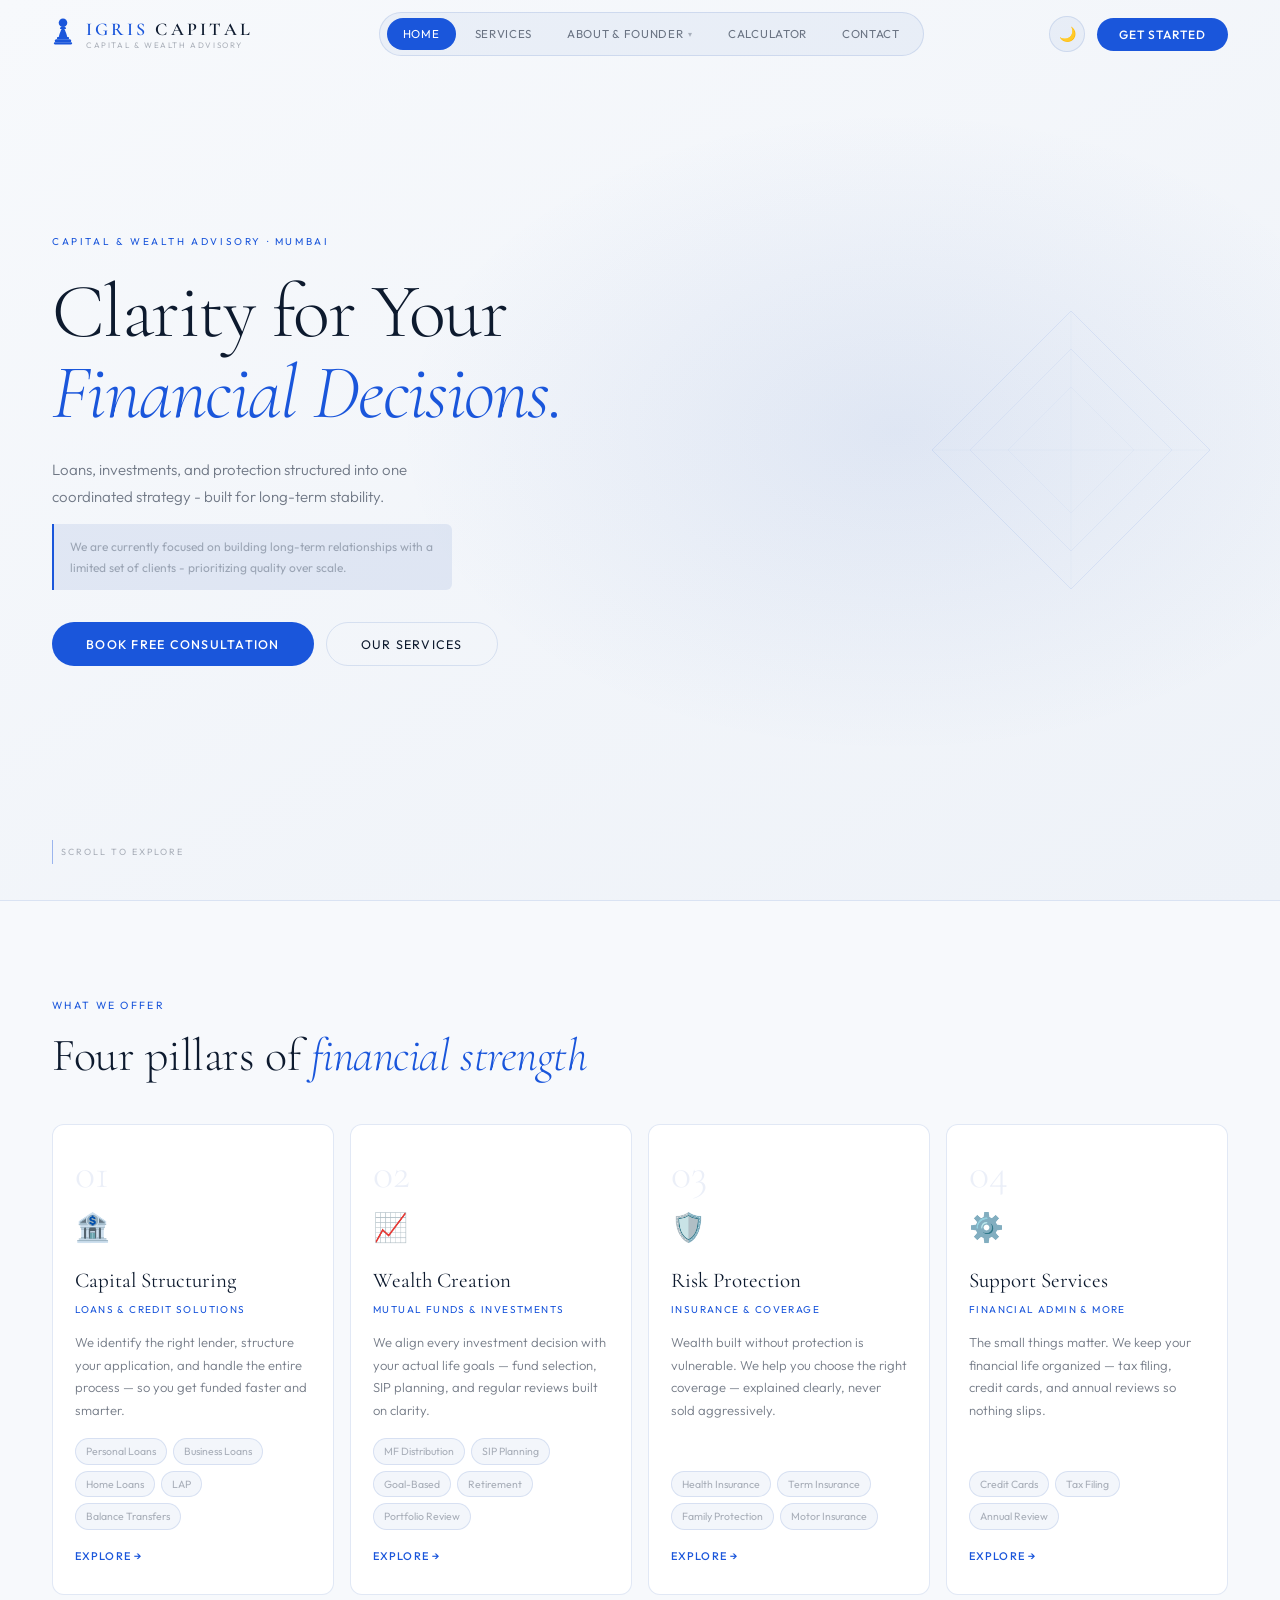
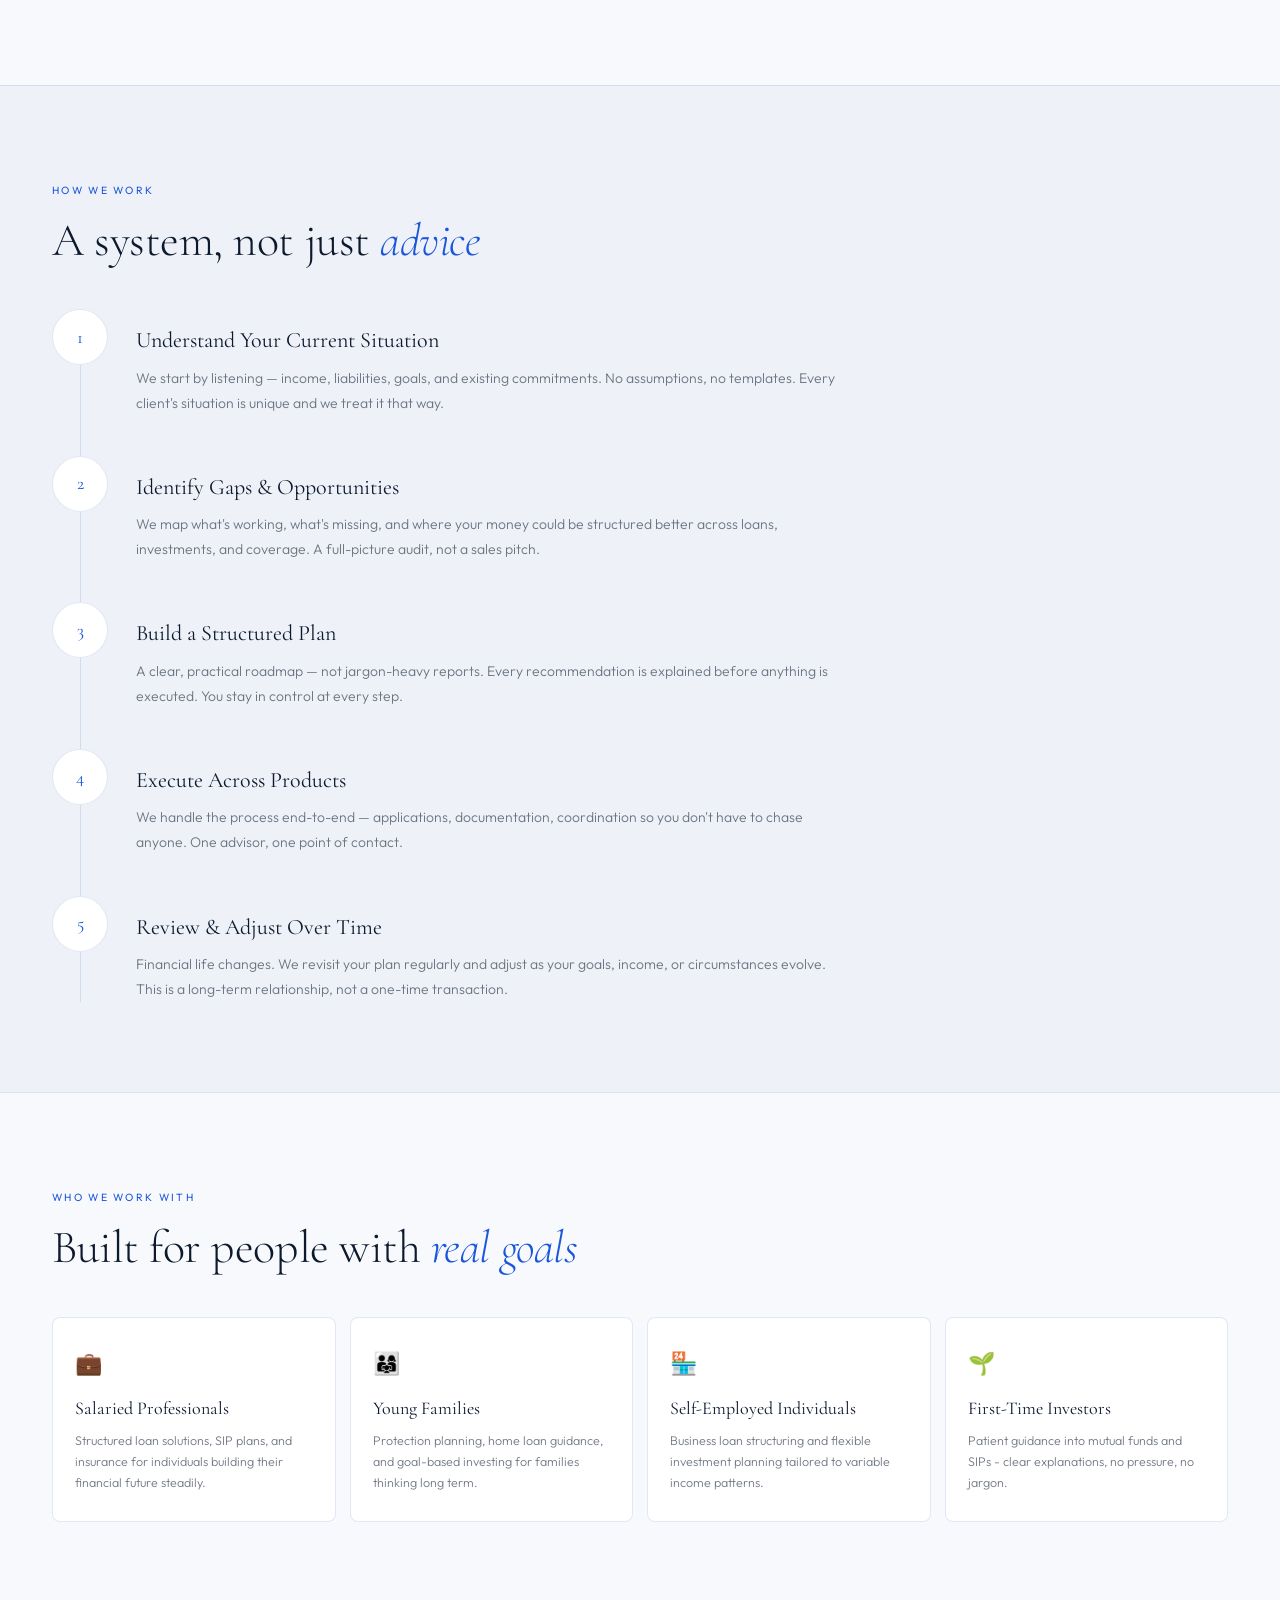
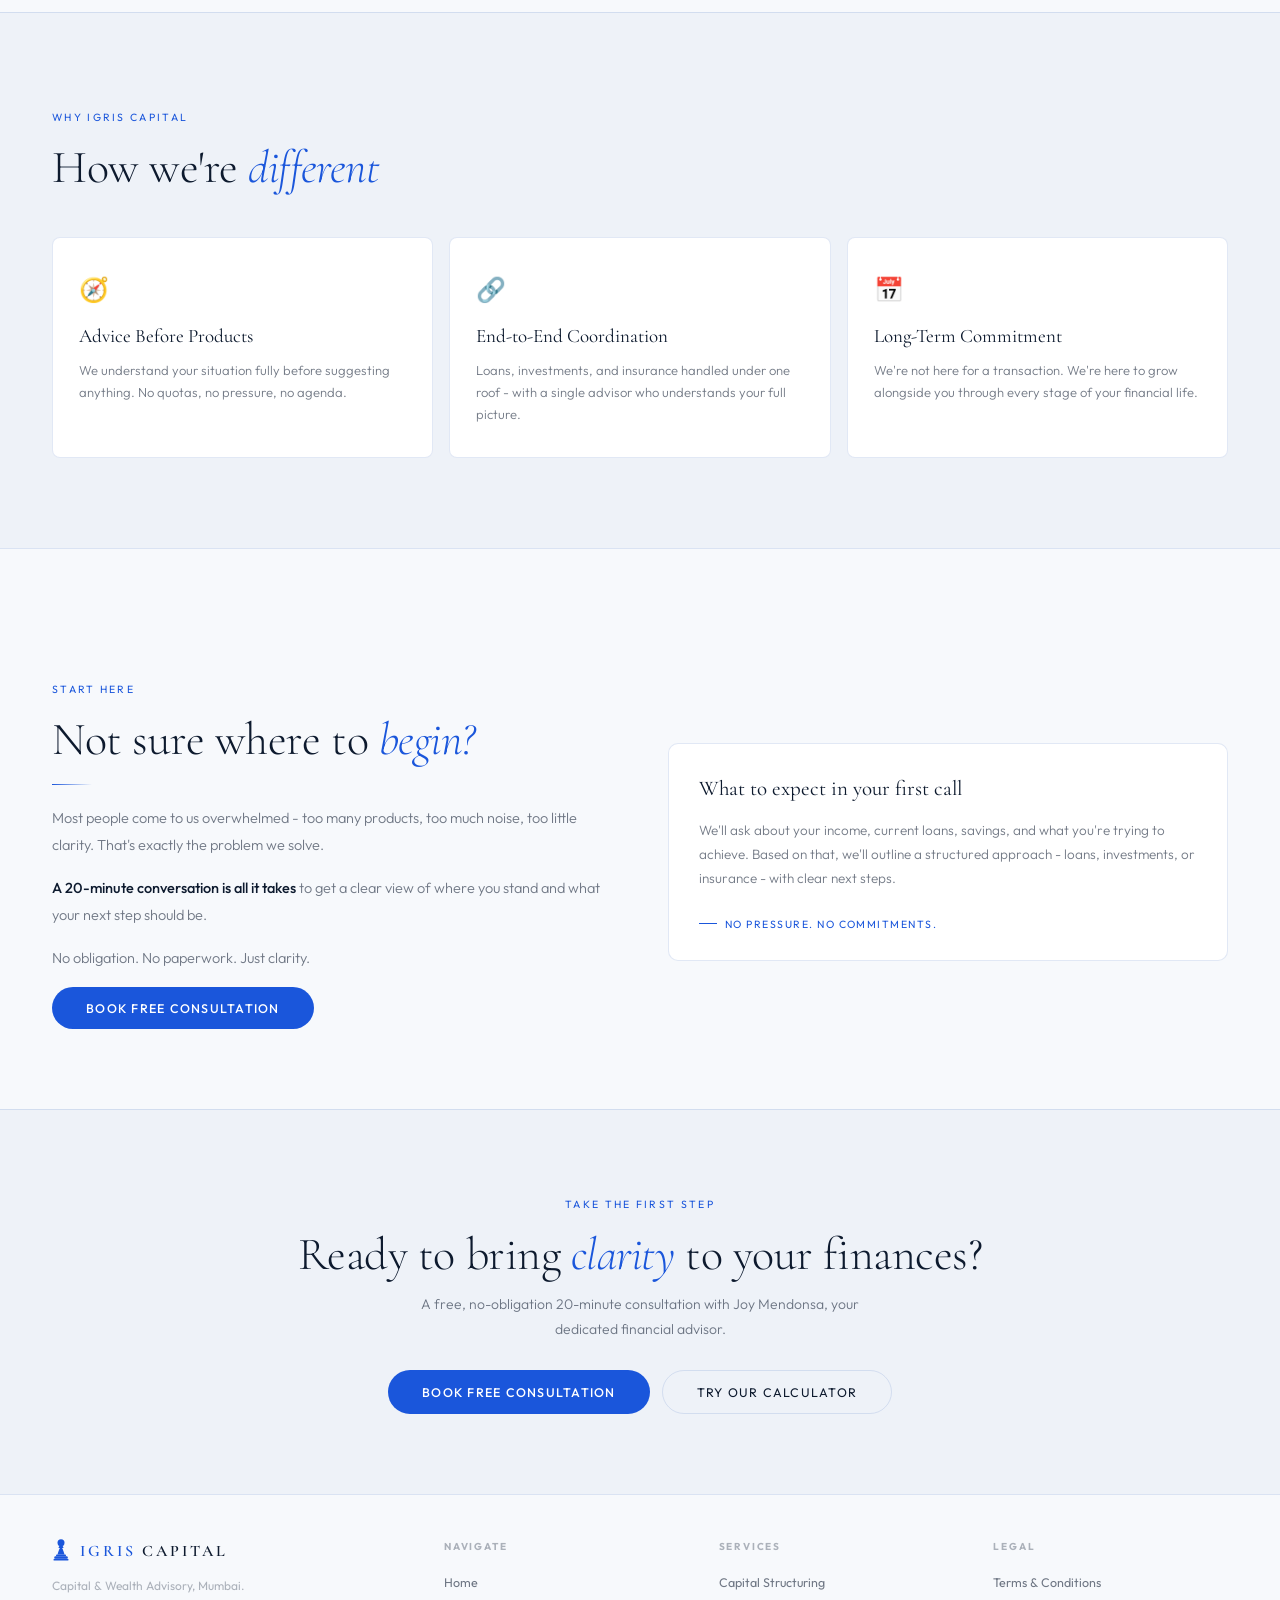
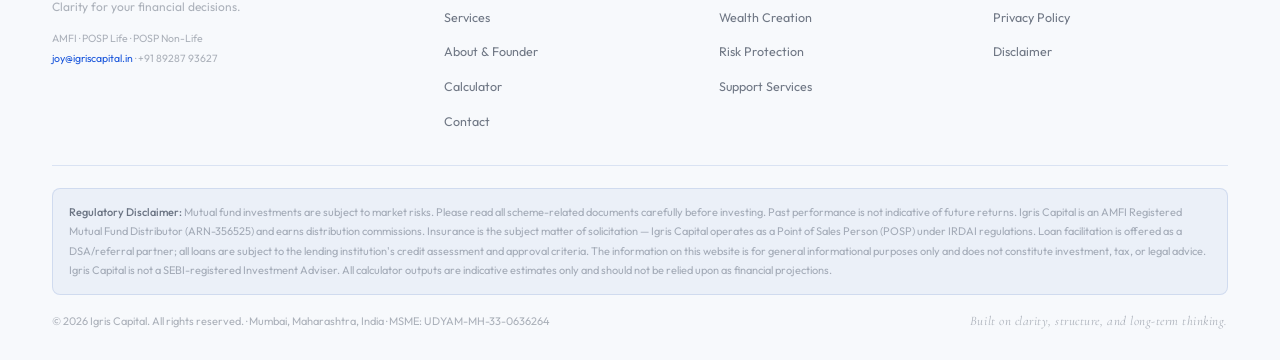
==== index.html @ b1b5e488 "Update index.html" ====
<!DOCTYPE html>
<html lang="en" data-theme="light">
<head>
<meta charset="UTF-8">
<meta name="viewport" content="width=device-width, initial-scale=1.0">
<meta http-equiv="X-Content-Type-Options" content="nosniff">
<meta http-equiv="X-Frame-Options" content="SAMEORIGIN">
<meta http-equiv="Referrer-Policy" content="strict-origin-when-cross-origin">
<meta name="description" content="Igris Capital — Clarity for Your Financial Decisions. Loans, investments, and protection structured into one coordinated strategy.">
<title>Igris Capital — Clarity for Your Financial Decisions</title>
<link href="https://fonts.googleapis.com/css2?family=Cormorant+Garamond:ital,wght@0,300;0,400;0,500;0,600;1,300;1,400&family=Outfit:wght@300;400;500&display=swap" rel="stylesheet">
<link rel="stylesheet" href="css/styles.css">
<link rel="icon" type="image/png" href="igris-capital-instagram-dp.png">
</head>
<body>
</head>
<body>

<!-- CHESS PAWN LOGO MARK (SVG definition, reused inline) -->
<svg style="display:none">
  <defs>
    <g id="pawn-logo">
      <!-- Chess pawn outline matching the reference image, filled blue -->
      <circle cx="30" cy="11" r="9" fill="var(--acc)" stroke="var(--acc)" stroke-width="1"/>
      <rect x="23" y="20" width="14" height="7" rx="3.5" fill="var(--acc)"/>
      <path d="M21 27 L16 54 L44 54 L39 27Z" fill="var(--acc)"/>
      <rect x="12" y="54" width="36" height="7" rx="3.5" fill="var(--acc)"/>
      <rect x="6" y="61" width="48" height="8" rx="4" fill="var(--acc)"/>
    </g>
  </defs>
</svg>

<nav id="nav">
  <div class="logo" onclick="go('home')">
    <!-- Chess Pawn Logo — Narrow Waist Staunton -->
    <svg class="logo-mark" viewBox="0 0 72 104" fill="none" xmlns="http://www.w3.org/2000/svg">
      <circle cx="36" cy="15" r="14" fill="var(--acc)"/>
      <rect x="28" y="28" width="16" height="4" rx="2" fill="var(--acc)"/>
      <rect x="26" y="31" width="20" height="4.5" rx="2.25" fill="var(--acc)"/>
      <path d="M32 35.5 C30 38 28 41 28 44 C26 48 24 54 22 62 L50 62 C48 54 46 48 44 44 C44 41 42 38 40 35.5 Z" fill="var(--acc)"/>
      <rect x="16" y="62" width="40" height="7" rx="3.5" fill="var(--acc)"/>
      <rect x="9" y="69" width="54" height="10" rx="5" fill="var(--acc)"/>
      <rect x="6" y="79" width="60" height="7" rx="3.5" fill="var(--acc)"/>
    </svg>
    <div class="logo-info">
      <span class="logo-name">Igris <span>Capital</span></span>
      <span class="logo-sub">Capital &amp; Wealth Advisory</span>
    </div>
  </div>
  <div class="nav-pill">
    <a onclick="go('home')" data-p="home" class="active">Home</a>
    <a onclick="go('services')" data-p="services">Services</a>
    <!-- About with dropdown -->
    <span class="nav-drop" style="position:relative">
      <a onclick="go('about')" data-p="about" style="display:inline-flex;align-items:center;gap:3px">About &amp; Founder <span class="nav-drop-arrow">▾</span></a>
      <div class="nav-drop-menu">
        <a onclick="go('about')">About &amp; Founder</a>
        <a onclick="go('terms')">Terms &amp; Conditions</a>
        <a onclick="go('privacy')">Privacy Policy</a>
        <a onclick="go('disclaimer')">Disclaimer</a>
      </div>
    </span>
    <a onclick="go('calculator')" data-p="calculator">Calculator</a>
    <a onclick="go('contact')" data-p="contact">Contact</a>
  </div>
  <div class="nav-r">
    <button class="theme-btn" id="themeBtn" aria-label="Toggle theme">🌙</button>
    <button class="cta-btn" onclick="go('contact')">Get Started</button>
    <button class="ham-btn" id="hamBtn" aria-label="Menu">
      <span></span><span></span><span></span>
    </button>
  </div>
</nav>

<div class="mob-nav" id="mobNav">
  <a onclick="go('home');closeMob()" data-p="home">Home</a>
  <a onclick="go('services');closeMob()" data-p="services">Services</a>
  <a onclick="go('about');closeMob()" data-p="about">About &amp; Founder</a>
  <a onclick="go('calculator');closeMob()" data-p="calculator">Calculator</a>
  <a onclick="go('contact');closeMob()" data-p="contact">Contact</a>
  <a onclick="go('terms');closeMob()" data-p="terms" style="font-size:11px;opacity:.7">Terms &amp; Conditions</a>
  <a onclick="go('privacy');closeMob()" data-p="privacy" style="font-size:11px;opacity:.7">Privacy Policy</a>
  <a onclick="go('disclaimer');closeMob()" data-p="disclaimer" style="font-size:11px;opacity:.7">Disclaimer</a>
</div>

<!-- ══════════════════════════════════════
     HOME
══════════════════════════════════════ -->
<div class="page active" id="page-home">
  <section class="hero">
    <div class="hero-bg"></div>
    <div class="hero-geo" aria-hidden="true">
      <svg viewBox="0 0 290 290" fill="none" xmlns="http://www.w3.org/2000/svg">
        <polygon points="145,6 284,145 145,284 6,145" stroke="var(--acc)" stroke-width="1" opacity="0.22"/>
        <polygon points="145,44 246,145 145,246 44,145" stroke="var(--acc)" stroke-width="1" opacity="0.14"/>
        <polygon points="145,82 208,145 145,208 82,145" stroke="var(--acc)" stroke-width="1" opacity="0.08"/>
        <line x1="145" y1="6" x2="145" y2="284" stroke="var(--acc)" stroke-width="0.5" opacity="0.1"/>
        <line x1="6" y1="145" x2="284" y2="145" stroke="var(--acc)" stroke-width="0.5" opacity="0.1"/>
      </svg>
    </div>
    <div class="hero-c">
      <div class="hero-eye fu">Capital &amp; Wealth Advisory &middot; Mumbai</div>
      <h1 class="fu d1">Clarity for Your<br><em>Financial Decisions.</em></h1>
      <p class="hero-sub fu d2">Loans, investments, and protection structured into one coordinated strategy - built for long-term stability.</p>
      <p class="hero-focus fu d3">We are currently focused on building long-term relationships with a limited set of clients - prioritizing quality over scale.</p>
      <div class="hero-acts fu d4">
        <button class="btn-p" onclick="go('contact')">Book Free Consultation</button>
        <button class="btn-o" onclick="go('services')">Our Services</button>
      </div>
    </div>
    <div class="scroll-hint">Scroll to explore</div>
  </section>

  <section class="h-svc">
    <div class="stag rev">What We Offer</div>
    <h2 class="rev">Four pillars of <em>financial strength</em></h2>
    <div class="pillar-grid rev">
      <div class="pillar-card" onclick="go('services')">
        <div class="pillar-num">01</div>
        <div class="pillar-icon">🏦</div>
        <div class="pillar-title">Capital Structuring</div>
        <div class="pillar-role">Loans &amp; Credit Solutions</div>
        <div class="pillar-desc">We identify the right lender, structure your application, and handle the entire process — so you get funded faster and smarter.</div>
        <div class="pillar-tags"><span>Personal Loans</span><span>Business Loans</span><span>Home Loans</span><span>LAP</span><span>Balance Transfers</span></div>
        <div class="pillar-cta">Explore →</div>
      </div>
      <div class="pillar-card" onclick="go('services')">
        <div class="pillar-num">02</div>
        <div class="pillar-icon">📈</div>
        <div class="pillar-title">Wealth Creation</div>
        <div class="pillar-role">Mutual Funds &amp; Investments</div>
        <div class="pillar-desc">We align every investment decision with your actual life goals — fund selection, SIP planning, and regular reviews built on clarity.</div>
        <div class="pillar-tags"><span>MF Distribution</span><span>SIP Planning</span><span>Goal-Based</span><span>Retirement</span><span>Portfolio Review</span></div>
        <div class="pillar-cta">Explore →</div>
      </div>
      <div class="pillar-card" onclick="go('services')">
        <div class="pillar-num">03</div>
        <div class="pillar-icon">🛡️</div>
        <div class="pillar-title">Risk Protection</div>
        <div class="pillar-role">Insurance &amp; Coverage</div>
        <div class="pillar-desc">Wealth built without protection is vulnerable. We help you choose the right coverage — explained clearly, never sold aggressively.</div>
        <div class="pillar-tags"><span>Health Insurance</span><span>Term Insurance</span><span>Family Protection</span><span>Motor Insurance</span></div>
        <div class="pillar-cta">Explore →</div>
      </div>
      <div class="pillar-card" onclick="go('services')">
        <div class="pillar-num">04</div>
        <div class="pillar-icon">⚙️</div>
        <div class="pillar-title">Support Services</div>
        <div class="pillar-role">Financial Admin &amp; More</div>
        <div class="pillar-desc">The small things matter. We keep your financial life organized — tax filing, credit cards, and annual reviews so nothing slips.</div>
        <div class="pillar-tags"><span>Credit Cards</span><span>Tax Filing</span><span>Annual Review</span></div>
        <div class="pillar-cta">Explore →</div>
      </div>
    </div>
  </section>

  <section class="process">
    <div class="stag rev">How We Work</div>
    <h2 class="rev">A system, not just <em>advice</em></h2>
    <div class="steps rev">
      <div class="step"><div class="step-num"><span>1</span></div><div class="step-body"><h4>Understand Your Current Situation</h4><p>We start by listening — income, liabilities, goals, and existing commitments. No assumptions, no templates. Every client's situation is unique and we treat it that way.</p></div></div>
      <div class="step"><div class="step-num"><span>2</span></div><div class="step-body"><h4>Identify Gaps &amp; Opportunities</h4><p>We map what's working, what's missing, and where your money could be structured better across loans, investments, and coverage. A full-picture audit, not a sales pitch.</p></div></div>
      <div class="step"><div class="step-num"><span>3</span></div><div class="step-body"><h4>Build a Structured Plan</h4><p>A clear, practical roadmap — not jargon-heavy reports. Every recommendation is explained before anything is executed. You stay in control at every step.</p></div></div>
      <div class="step"><div class="step-num"><span>4</span></div><div class="step-body"><h4>Execute Across Products</h4><p>We handle the process end-to-end — applications, documentation, coordination so you don't have to chase anyone. One advisor, one point of contact.</p></div></div>
      <div class="step"><div class="step-num"><span>5</span></div><div class="step-body"><h4>Review &amp; Adjust Over Time</h4><p>Financial life changes. We revisit your plan regularly and adjust as your goals, income, or circumstances evolve. This is a long-term relationship, not a one-time transaction.</p></div></div>
    </div>
  </section>

  <section class="who">
    <div class="stag rev">Who We Work With</div>
    <h2 class="rev">Built for people with <em>real goals</em></h2>
    <div class="who-grid rev">
      <div class="who-c"><div class="who-icon">💼</div><h4>Salaried Professionals</h4><p>Structured loan solutions, SIP plans, and insurance for individuals building their financial future steadily.</p></div>
      <div class="who-c"><div class="who-icon">👨‍👩‍👧</div><h4>Young Families</h4><p>Protection planning, home loan guidance, and goal-based investing for families thinking long term.</p></div>
      <div class="who-c"><div class="who-icon">🏪</div><h4>Self-Employed Individuals</h4><p>Business loan structuring and flexible investment planning tailored to variable income patterns.</p></div>
      <div class="who-c"><div class="who-icon">🌱</div><h4>First-Time Investors</h4><p>Patient guidance into mutual funds and SIPs - clear explanations, no pressure, no jargon.</p></div>
    </div>
  </section>

  <section class="h-why">
    <div class="stag rev">Why Igris Capital</div>
    <h2 class="rev">How we're <em>different</em></h2>
    <div class="why-trio rev">
      <div class="why-c"><div class="wi">🧭</div><h4>Advice Before Products</h4><p>We understand your situation fully before suggesting anything. No quotas, no pressure, no agenda.</p></div>
      <div class="why-c"><div class="wi">🔗</div><h4>End-to-End Coordination</h4><p>Loans, investments, and insurance handled under one roof - with a single advisor who understands your full picture.</p></div>
      <div class="why-c"><div class="wi">📅</div><h4>Long-Term Commitment</h4><p>We're not here for a transaction. We're here to grow alongside you through every stage of your financial life.</p></div>
    </div>
  </section>

  <section class="edu">
    <div class="edu-inner">
      <div class="edu-text rev">
        <div class="stag">Start Here</div>
        <h2>Not sure where to <em>begin?</em></h2>
        <div class="gline"></div>
        <p>Most people come to us overwhelmed - too many products, too much noise, too little clarity. That's exactly the problem we solve.</p>
        <p><strong>A 20-minute conversation is all it takes</strong> to get a clear view of where you stand and what your next step should be.</p>
        <p>No obligation. No paperwork. Just clarity.</p>
        <button class="btn-p" onclick="go('contact')">Book Free Consultation</button>
      </div>
      <div class="edu-focus rev">
        <h4>What to expect in your first call</h4>
        <p>We'll ask about your income, current loans, savings, and what you're trying to achieve. Based on that, we'll outline a structured approach - loans, investments, or insurance - with clear next steps.</p>
        <div class="early-tag">No pressure. No commitments.</div>
      </div>
    </div>
  </section>

  <section class="cta-band rev">
    <div class="stag" style="justify-content:center">Take the First Step</div>
    <h2 style="margin-bottom:12px">Ready to bring <em>clarity</em> to your finances?</h2>
    <p style="font-size:14px;color:var(--txm);max-width:440px;margin:0 auto 28px;line-height:1.8;font-weight:300">A free, no-obligation 20-minute consultation with Joy Mendonsa, your dedicated financial advisor.</p>
    <div style="display:flex;gap:12px;justify-content:center;flex-wrap:wrap">
      <button class="btn-p" onclick="go('contact')">Book Free Consultation</button>
      <button class="btn-o" onclick="go('calculator')">Try Our Calculator</button>
    </div>
  </section>
</div>

<!-- ══════════════════════════════════════
     SERVICES
══════════════════════════════════════ -->
<div class="page" id="page-services">
  <div class="pg-head">
    <div class="stag fu">Our Services</div>
    <h2 class="fu d1">Everything your finances <em>need</em></h2>
    <p class="fu d2">Four service pillars that work together - structured for your specific situation, not sold off a shelf.</p>
  </div>
  <div class="svcs-full">
    <div class="svc-row">
      <div class="svc-r-l rev">
        <div class="svc-r-num">01</div>
        <h3>Capital Structuring</h3>
        <div class="svc-r-role">Loans &amp; Credit Solutions</div>
        <p>We identify the right lender, structure your application, and handle the entire loan journey - so you get funded faster and smarter.</p>
      </div>
      <div class="svc-cards rev">
        <div class="svc-c"><div class="si">🏠</div><h5>Home Loans</h5><p>End-to-end home loan assistance with the right bank at the best rate.</p></div>
        <div class="svc-c"><div class="si">💳</div><h5>Personal Loans</h5><p>Quick disbursals for personal needs with transparent terms.</p></div>
        <div class="svc-c"><div class="si">🏢</div><h5>Business Loans</h5><p>Working capital and growth loans structured for your business cycle.</p></div>
        <div class="svc-c"><div class="si">🔑</div><h5>Loan Against Property</h5><p>Unlock the value of your assets at competitive rates.</p></div>
        <div class="svc-c"><div class="si">⚖️</div><h5>Balance Transfers</h5><p>Move your existing loan to a better lender and reduce your EMI.</p></div>
      </div>
    </div>
    <div class="svc-row">
      <div class="svc-r-l rev">
        <div class="svc-r-num">02</div>
        <h3>Wealth Creation</h3>
        <div class="svc-r-role">Mutual Funds &amp; Investments</div>
        <p>Goal-based investing through mutual funds and SIPs - every decision aligned with your actual life, not generic benchmarks.</p>
      </div>
      <div class="svc-cards rev">
        <div class="svc-c"><div class="si">📈</div><h5>Mutual Fund Distribution</h5><p>ARN-registered distributor. Direct and regular plan guidance.</p></div>
        <div class="svc-c"><div class="si">🔄</div><h5>SIP Planning</h5><p>Disciplined monthly investing matched to your income and goals.</p></div>
        <div class="svc-c"><div class="si">🎯</div><h5>Goal-Based Investing</h5><p>Build separate portfolios for each goal - home, education, retirement.</p></div>
        <div class="svc-c"><div class="si">🌅</div><h5>Retirement Planning</h5><p>Long-term wealth building for a financially independent future.</p></div>
        <div class="svc-c"><div class="si">🔍</div><h5>Portfolio Review</h5><p>Annual reviews to keep your portfolio aligned with your goals.</p></div>
      </div>
    </div>
    <div class="svc-row">
      <div class="svc-r-l rev">
        <div class="svc-r-num">03</div>
        <h3>Risk Protection</h3>
        <div class="svc-r-role">Insurance &amp; Coverage</div>
        <p>Wealth built without protection is vulnerable. We help you choose the right coverage - explained clearly, never sold aggressively.</p>
      </div>
      <div class="svc-cards rev">
        <div class="svc-c"><div class="si">🏥</div><h5>Health Insurance</h5><p>Comprehensive health cover for individuals and families.</p></div>
        <div class="svc-c"><div class="si">🛡️</div><h5>Term Insurance</h5><p>Pure life protection at the most affordable premiums.</p></div>
        <div class="svc-c"><div class="si">👨‍👩‍👧</div><h5>Family Protection</h5><p>Integrated insurance planning for your entire household.</p></div>
        <div class="svc-c"><div class="si">🚗</div><h5>Motor Insurance</h5><p>Car and two-wheeler insurance with quick claim support.</p></div>
      </div>
    </div>
    <div class="svc-row">
      <div class="svc-r-l rev">
        <div class="svc-r-num">04</div>
        <h3>Support Services</h3>
        <div class="svc-r-role">Financial Admin &amp; More</div>
        <p>The small things matter. We keep your financial life organized so nothing slips through the cracks.</p>
      </div>
      <div class="svc-cards rev">
        <div class="svc-c"><div class="si">💳</div><h5>Credit Cards</h5><p>Right card recommendations based on your spending patterns.</p></div>
        <div class="svc-c"><div class="si">📋</div><h5>Tax Filing Assistance</h5><p>Accurate ITR filing with professional guidance.</p></div>
        <div class="svc-c"><div class="si">📅</div><h5>Annual Financial Review</h5><p>Yearly check-in on your full financial picture and next steps.</p></div>
      </div>
    </div>
  </div>
</div>

<!-- ══════════════════════════════════════
     ABOUT
══════════════════════════════════════ -->
<div class="page" id="page-about">
  <div class="pg-head">
    <div class="stag fu">About Igris Capital</div>
    <h2 class="fu d1">Built on <em>clarity</em> and trust</h2>
    <p class="fu d2">A Mumbai-based financial advisory firm helping individuals and families structure their financial lives with clarity, purpose, and long-term thinking.</p>
  </div>
  <div style="padding:56px 52px 0">
    <div class="about-grid">
      <div class="at rev">
        <div class="stag">Our Story</div>
        <p>Igris Capital was founded with a simple belief: <strong>most people don't need more financial products - they need better financial clarity.</strong></p>
        <p>In a market flooded with agents chasing quotas, we chose a different path - building a firm where every recommendation starts with a question, not a product pitch.</p>
        <p>We work with a limited number of clients deliberately, because <strong>quality of advice demands depth of relationship.</strong> We are not building volume. We are building trust.</p>
        <div class="qbox"><p>"Most financial decisions go wrong not because of bad math, but because of unclear priorities."</p></div>
      </div>
      <div class="pain-stack rev">
        <div class="stag">Problems We Solve</div>
        <div class="pc"><div class="pci">😕</div><span>Confused about which mutual fund to pick or where to start investing</span></div>
        <div class="pc"><div class="pci">📞</div><span>Overwhelmed by agents pushing products without understanding your needs</span></div>
        <div class="pc"><div class="pci">🔗</div><span>Managing loans, insurance, and investments with different people and no coordination</span></div>
        <div class="pc"><div class="pci">⏳</div><span>Delaying financial decisions because nothing feels clear or trustworthy</span></div>
        <div class="pc"><div class="pci">💡</div><span>Needing a single, honest advisor who understands your full financial picture</span></div>
      </div>
    </div>
  </div>

  <section class="diff">
    <div class="stag rev">Our Philosophy</div>
    <h2 class="rev">Advisors, not <em>salespeople</em></h2>
    <div class="diff-grid">
      <div class="diff-left rev">
        <p>We don't lead with products. We lead with questions — about your goals, your situation, your timeline. Only then do we recommend.</p>
        <p>In a market full of agents pushing quotas, <strong>we've chosen to be advisors building relationships.</strong> Every client gets honest, jargon-free explanations before anything is executed.</p>
        <div class="phil-q"><p>"Good financial decisions start with clarity, not confidence."</p><cite>— Joy Mendonsa, Founder</cite></div>
      </div>
      <div class="diff-list rev">
        <div class="diff-item"><div class="diff-dot"></div><div class="diff-item-body"><h5>Advice-First Approach</h5><p>We understand fully before we recommend anything. No pressure, no agenda.</p></div></div>
        <div class="diff-item"><div class="diff-dot"></div><div class="diff-item-body"><h5>Clear Explanations - No Jargon</h5><p>Every product explained in plain language you can act on confidently.</p></div></div>
        <div class="diff-item"><div class="diff-dot"></div><div class="diff-item-body"><h5>Practical Execution Support</h5><p>We don't just advise and step back. We handle the process end-to-end with you.</p></div></div>
        <div class="diff-item"><div class="diff-dot"></div><div class="diff-item-body"><h5>Long-Term Planning Mindset</h5><p>We're here for the next decade of your financial life — not just the next transaction.</p></div></div>
      </div>
    </div>
  </section>

  <div style="padding:60px 52px 70px">
    <div class="stag rev">Our Commitment</div>
    <h2 class="rev">What we stand <em>for</em></h2>
    <div class="adv-g">
      <div class="adv-c rev"><div class="ai">🏛️</div><h4>All Needs, One Roof</h4><p>Every financial need coordinated by one trusted firm.</p></div>
      <div class="adv-c rev"><div class="ai">🤝</div><h4>Truly Personalized</h4><p>We understand your full picture before recommending anything.</p></div>
      <div class="adv-c rev"><div class="ai">⚡</div><h4>Fast Execution</h4><p>From documentation to disbursement - we move with precision.</p></div>
      <div class="adv-c rev"><div class="ai">📅</div><h4>Long-Term Relationship</h4><p>We track and support your journey through every life stage.</p></div>
      <div class="adv-c rev"><div class="ai">💬</div><h4>No Jargon, Ever</h4><p>Every recommendation explained clearly before any execution.</p></div>
      <div class="adv-c rev"><div class="ai">🔗</div><h4>Structured System</h4><p>Every service is part of a broader financial architecture for you.</p></div>
    </div>
  </div>

  <section class="founder-section">
    <div class="stag rev">Meet the Founder</div>
    <h2 class="rev">The person behind <em>Igris Capital</em></h2>
    <div class="team-grid team-solo">

      <div class="founder-card-v2 horizontal rev">
        <div class="fc-avatar-wrap">
          <div class="fc-avatar"><img src="[data-uri]" alt="Joy Mendonsa"></div>
          <div class="fc-avatar-info">
            <div class="fc-name">Joy Mendonsa</div>
            <div class="fc-title">Founder · Consultant &amp; Advisor</div>
          </div>
        </div>
        <div class="fc-content">
          <p class="fc-bio">Joy founded Igris Capital with a single conviction: <strong>financial advice should start with understanding, not with selling.</strong> With experience across mutual fund distribution, insurance planning, and loan structuring, Joy brings a rare ability to see the full financial picture — and communicate it plainly. Every client advisory relationship is led personally by Joy.</p>
          <div class="fc-creds">
            <div class="cred-badge"><span class="ci2">🎓</span> MBA Graduate</div>
            <div class="cred-badge"><span class="ci2">✦</span> AMFI Registered MF Distributor</div>
            <div class="cred-badge"><span class="ci2">✦</span> POSP Life &amp; Non-Life Insurance</div>
            <div class="cred-badge"><span class="ci2">💡</span> Financial Consultant &amp; Advisor</div>
            <div class="cred-badge"><span class="ci2">📍</span> Mumbai, Maharashtra</div>
          </div>
          <div class="fc-tags">
            <span class="fc-tag">MBA Graduate</span>
            <span class="fc-tag">Financial Advisory</span>
            <span class="fc-tag">Loan Structuring</span>
            <span class="fc-tag">Wealth Planning</span>
            <span class="fc-tag">Insurance Planning</span>
          </div>
          <div class="founder-phil" style="margin-top:18px;width:100%"><p>"I started Igris Capital because I believed clients deserved an advisor who asks before they answer."</p><cite>— Joy Mendonsa</cite></div>
        </div>
      </div>
    </div>
  </section>

  <div class="vision-b">
    <div class="vis-eye rev">Our Vision</div>
    <blockquote class="rev">To build a trusted financial ecosystem helping clients <em>structure capital</em>, protect wealth, and grow confidently.</blockquote>
    <div style="display:flex;gap:12px;justify-content:center;flex-wrap:wrap" class="rev">
      <button class="btn-p" onclick="go('contact')">Start the Conversation</button>
      <button class="btn-o" onclick="go('terms')">Legal &amp; Policies</button>
    </div>
  </div>
</div>

<!-- ══════════════════════════════════════
     CALCULATOR
══════════════════════════════════════ -->
<div class="page" id="page-calculator">
  <div class="calc-hero">
    <div class="stag fu">Financial Calculators</div>
    <h2 class="fu d1">Calculate your <em>financial future</em></h2>
    <p class="fu d2">Use our tools to estimate returns, plan SIPs, and understand how your money can grow over time.</p>
  </div>
  <div class="calc-body">
    <div class="calc-tabs-nav">
      <button class="calc-tab-btn on" onclick="switchCalc(0)">SIP Returns</button>
      <button class="calc-tab-btn" onclick="switchCalc(1)">Lumpsum Returns</button>
      <button class="calc-tab-btn" onclick="switchCalc(2)">Goal SIP Planner</button>
      <button class="calc-tab-btn" onclick="switchCalc(3)">EMI Calculator</button>
    </div>

    <!-- SIP CALCULATOR -->
    <div class="calc-panel on" id="calc-0">
      <div class="calc-grid">
        <div class="calc-card">
          <h3>SIP Returns Calculator</h3>
          <p>Estimate the wealth you can build through a Systematic Investment Plan over time.</p>
          <div class="calc-field">
            <label>Monthly SIP Amount (₹) <span style="color:var(--txf);font-size:10px;letter-spacing:0;text-transform:none;font-weight:300">Min ₹100</span></label>
            <div class="manual-row">
              <span class="rupee-prefix">₹</span>
              <input type="number" id="sip-amt-manual" min="100" max="100000" step="100" value="5000" oninput="syncFromManual('sip-amt','sip-amt-manual',100,100000);calcSIP()" class="manual-input">
            </div>
            <input type="range" id="sip-amt" min="100" max="100000" step="100" value="5000" oninput="syncFromRange('sip-amt','sip-amt-manual');calcSIP()" style="width:100%;accent-color:var(--acc);margin-top:8px">
            <div class="range-hints"><span>₹100</span><span>₹1L</span></div>
          </div>
          <div class="calc-field">
            <label>Expected Annual Return (%)</label>
            <div class="manual-row">
              <input type="number" id="sip-rate-manual" min="1" max="30" step="0.5" value="12" oninput="syncFromManual('sip-rate','sip-rate-manual',1,30);calcSIP()" class="manual-input" style="padding-left:13px">
              <span class="pct-suffix">%</span>
            </div>
            <input type="range" id="sip-rate" min="1" max="30" step="0.5" value="12" oninput="syncFromRange('sip-rate','sip-rate-manual');calcSIP()" style="width:100%;accent-color:var(--acc);margin-top:8px">
            <div class="range-hints"><span>1%</span><span>30%</span></div>
          </div>
          <div class="calc-field">
            <label>Investment Period (Years)</label>
            <div class="manual-row">
              <input type="number" id="sip-yrs-manual" min="1" max="40" step="1" value="10" oninput="syncFromManual('sip-yrs','sip-yrs-manual',1,40);calcSIP()" class="manual-input" style="padding-left:13px">
              <span class="pct-suffix">yrs</span>
            </div>
            <input type="range" id="sip-yrs" min="1" max="40" step="1" value="10" oninput="syncFromRange('sip-yrs','sip-yrs-manual');calcSIP()" style="width:100%;accent-color:var(--acc);margin-top:8px">
            <div class="range-hints"><span>1 yr</span><span>40 yrs</span></div>
          </div>
          <div class="calc-field inf-field">
            <label>&#127777;&#65039; Inflation Rate (%) <span style="font-size:10px;color:var(--txf);letter-spacing:0;text-transform:none;font-weight:300">for real returns</span></label>
            <div class="manual-row">
              <input type="number" id="sip-inf-manual" min="0" max="15" step="0.5" value="6" oninput="syncFromManual('sip-inf','sip-inf-manual',0,15);calcSIP()" class="manual-input" style="padding-left:13px">
              <span class="pct-suffix">%</span>
            </div>
            <input type="range" id="sip-inf" min="0" max="15" step="0.5" value="6" oninput="syncFromRange('sip-inf','sip-inf-manual');calcSIP()" style="width:100%;accent-color:#f59e0b;margin-top:8px">
            <div class="range-hints"><span>0%</span><span>15%</span></div>
          </div>
        </div>
        <div class="calc-result">
          <h3>Projected Returns</h3>
          <div class="result-row"><span class="result-label">Total Amount Invested</span><span class="result-val" id="sip-invested">—</span></div>
          <div class="result-row"><span class="result-label">Estimated Returns Earned</span><span class="result-val pos" id="sip-returns">—</span></div>
          <div class="result-row"><span class="result-label">Total Corpus (Nominal)</span><span class="result-val big" id="sip-total">—</span></div>
          <div class="result-row inf-row"><span class="result-label inf-label">&#127777;&#65039; Inflation-Adjusted Corpus</span><span class="result-val inf-val" id="sip-real">—</span></div>
          <div class="result-row"><span class="result-label" style="font-size:10.5px;color:var(--txf)">Real purchasing power in today's money</span></div>
          <div class="calc-chart" id="sip-chart"></div>
          <div class="calc-note">&#9888; These are estimated projections based on assumed returns. Mutual fund investments are subject to market risks. Past performance does not guarantee future results. Please consult your advisor before investing.</div>
        </div>
      </div>
    </div>

    <!-- LUMPSUM CALCULATOR -->
    <div class="calc-panel" id="calc-1">
      <div class="calc-grid">
        <div class="calc-card">
          <h3>Lumpsum Returns Calculator</h3>
          <p>Estimate how a one-time investment can grow over your investment horizon.</p>
          <div class="calc-field">
            <label>Investment Amount (₹)</label>
            <div class="manual-row">
              <span class="rupee-prefix">₹</span>
              <input type="number" id="ls-amt-manual" min="100" max="100000000" step="1000" value="100000" oninput="syncFromManual('ls-amt','ls-amt-manual',100,100000000);calcLS()" class="manual-input">
            </div>
            <input type="range" id="ls-amt" min="100" max="10000000" step="1000" value="100000" oninput="syncFromRange('ls-amt','ls-amt-manual');calcLS()" style="width:100%;accent-color:var(--acc);margin-top:8px">
            <div class="range-hints"><span>₹100</span><span>₹1 Cr</span></div>
          </div>
          <div class="calc-field">
            <label>Expected Annual Return (%)</label>
            <div class="manual-row">
              <input type="number" id="ls-rate-manual" min="1" max="30" step="0.5" value="12" oninput="syncFromManual('ls-rate','ls-rate-manual',1,30);calcLS()" class="manual-input" style="padding-left:13px">
              <span class="pct-suffix">%</span>
            </div>
            <input type="range" id="ls-rate" min="1" max="30" step="0.5" value="12" oninput="syncFromRange('ls-rate','ls-rate-manual');calcLS()" style="width:100%;accent-color:var(--acc);margin-top:8px">
            <div class="range-hints"><span>1%</span><span>30%</span></div>
          </div>
          <div class="calc-field">
            <label>Investment Period (Years)</label>
            <div class="manual-row">
              <input type="number" id="ls-yrs-manual" min="1" max="40" step="1" value="10" oninput="syncFromManual('ls-yrs','ls-yrs-manual',1,40);calcLS()" class="manual-input" style="padding-left:13px">
              <span class="pct-suffix">yrs</span>
            </div>
            <input type="range" id="ls-yrs" min="1" max="40" step="1" value="10" oninput="syncFromRange('ls-yrs','ls-yrs-manual');calcLS()" style="width:100%;accent-color:var(--acc);margin-top:8px">
            <div class="range-hints"><span>1 yr</span><span>40 yrs</span></div>
          </div>
          <div class="calc-field inf-field">
            <label>&#127777;&#65039; Inflation Rate (%) <span style="font-size:10px;color:var(--txf);letter-spacing:0;text-transform:none;font-weight:300">for real returns</span></label>
            <div class="manual-row">
              <input type="number" id="ls-inf-manual" min="0" max="15" step="0.5" value="6" oninput="syncFromManual('ls-inf','ls-inf-manual',0,15);calcLS()" class="manual-input" style="padding-left:13px">
              <span class="pct-suffix">%</span>
            </div>
            <input type="range" id="ls-inf" min="0" max="15" step="0.5" value="6" oninput="syncFromRange('ls-inf','ls-inf-manual');calcLS()" style="width:100%;accent-color:#f59e0b;margin-top:8px">
            <div class="range-hints"><span>0%</span><span>15%</span></div>
          </div>
        </div>
        <div class="calc-result">
          <h3>Projected Returns</h3>
          <div class="result-row"><span class="result-label">Amount Invested</span><span class="result-val" id="ls-invested">—</span></div>
          <div class="result-row"><span class="result-label">Estimated Returns Earned</span><span class="result-val pos" id="ls-returns">—</span></div>
          <div class="result-row"><span class="result-label">Total Corpus (Nominal)</span><span class="result-val big" id="ls-total">—</span></div>
          <div class="result-row"><span class="result-label">Wealth Multiplied By</span><span class="result-val" id="ls-mult">—</span></div>
          <div class="result-row inf-row"><span class="result-label inf-label">&#127777;&#65039; Inflation-Adjusted Corpus</span><span class="result-val inf-val" id="ls-real">—</span></div>
          <div class="result-row"><span class="result-label" style="font-size:10.5px;color:var(--txf)">Real purchasing power in today's money</span></div>
          <div class="calc-note">&#9888; These are estimated projections based on assumed returns. Mutual fund investments are subject to market risks. Past performance does not guarantee future results.</div>
        </div>
      </div>
    </div>

    <!-- GOAL SIP PLANNER -->
    <div class="calc-panel" id="calc-2">
      <div class="calc-grid">
        <div class="calc-card">
          <h3>Goal-Based SIP Planner</h3>
          <p>How much do you need to invest every month to reach your financial goal?</p>
          <div class="calc-field">
            <label>Target Corpus (₹)</label>
            <div class="manual-row">
              <span class="rupee-prefix">₹</span>
              <input type="number" id="goal-target-manual" min="1000" max="1000000000" step="10000" value="1000000" oninput="syncFromManual('goal-target','goal-target-manual',1000,1000000000);calcGoal()" class="manual-input">
            </div>
            <input type="range" id="goal-target" min="1000" max="100000000" step="10000" value="1000000" oninput="syncFromRange('goal-target','goal-target-manual');calcGoal()" style="width:100%;accent-color:var(--acc);margin-top:8px">
            <div class="range-hints"><span>₹1,000</span><span>₹10 Cr</span></div>
          </div>
          <div class="calc-field">
            <label>Expected Annual Return (%)</label>
            <div class="manual-row">
              <input type="number" id="goal-rate-manual" min="1" max="30" step="0.5" value="12" oninput="syncFromManual('goal-rate','goal-rate-manual',1,30);calcGoal()" class="manual-input" style="padding-left:13px">
              <span class="pct-suffix">%</span>
            </div>
            <input type="range" id="goal-rate" min="1" max="30" step="0.5" value="12" oninput="syncFromRange('goal-rate','goal-rate-manual');calcGoal()" style="width:100%;accent-color:var(--acc);margin-top:8px">
            <div class="range-hints"><span>1%</span><span>30%</span></div>
          </div>
          <div class="calc-field">
            <label>Time to Achieve Goal (Years)</label>
            <div class="manual-row">
              <input type="number" id="goal-yrs-manual" min="1" max="40" step="1" value="10" oninput="syncFromManual('goal-yrs','goal-yrs-manual',1,40);calcGoal()" class="manual-input" style="padding-left:13px">
              <span class="pct-suffix">yrs</span>
            </div>
            <input type="range" id="goal-yrs" min="1" max="40" step="1" value="10" oninput="syncFromRange('goal-yrs','goal-yrs-manual');calcGoal()" style="width:100%;accent-color:var(--acc);margin-top:8px">
            <div class="range-hints"><span>1 yr</span><span>40 yrs</span></div>
          </div>
          <div class="calc-field inf-field">
            <label>&#127777;&#65039; Inflation Rate (%) <span style="font-size:10px;color:var(--txf);letter-spacing:0;text-transform:none;font-weight:300">adjusts target for rising costs</span></label>
            <div class="manual-row">
              <input type="number" id="goal-inf-manual" min="0" max="15" step="0.5" value="6" oninput="syncFromManual('goal-inf','goal-inf-manual',0,15);calcGoal()" class="manual-input" style="padding-left:13px">
              <span class="pct-suffix">%</span>
            </div>
            <input type="range" id="goal-inf" min="0" max="15" step="0.5" value="6" oninput="syncFromRange('goal-inf','goal-inf-manual');calcGoal()" style="width:100%;accent-color:#f59e0b;margin-top:8px">
            <div class="range-hints"><span>0%</span><span>15%</span></div>
          </div>
        </div>
        <div class="calc-result">
          <h3>SIP Required</h3>
          <div class="result-row"><span class="result-label">Goal in Today's Value</span><span class="result-val" id="goal-corpus">—</span></div>
          <div class="result-row inf-row"><span class="result-label inf-label">&#127777;&#65039; Inflation-Adjusted Target</span><span class="result-val inf-val" id="goal-inf-target">—</span></div>
          <div class="result-row"><span class="result-label">Monthly SIP Needed</span><span class="result-val big" id="goal-sip">—</span></div>
          <div class="result-row"><span class="result-label">Total Amount You'll Invest</span><span class="result-val" id="goal-invested">—</span></div>
          <div class="result-row"><span class="result-label">Returns Your Money Generates</span><span class="result-val pos" id="goal-returns">—</span></div>
          <div class="calc-note">&#9888; These are estimated projections. Actual returns may vary depending on market conditions. Consult Igris Capital for a personalized investment plan.</div>
        </div>
      </div>
    </div>

    <!-- EMI CALCULATOR -->
    <div class="calc-panel" id="calc-3">
      <div class="calc-grid">
        <div class="calc-card">
          <h3>Loan EMI Calculator</h3>
          <p>Calculate your monthly EMI and total interest outgo for any loan.</p>
          <div class="calc-field">
            <label>Loan Amount (₹)</label>
            <div class="manual-row">
              <span class="rupee-prefix">₹</span>
              <input type="number" id="emi-amt-manual" min="1000" max="1000000000" step="10000" value="1000000" oninput="syncFromManual('emi-amt','emi-amt-manual',1000,1000000000);calcEMI()" class="manual-input">
            </div>
            <input type="range" id="emi-amt" min="1000" max="50000000" step="10000" value="1000000" oninput="syncFromRange('emi-amt','emi-amt-manual');calcEMI()" style="width:100%;accent-color:var(--acc);margin-top:8px">
            <div class="range-hints"><span>₹1,000</span><span>₹5 Cr</span></div>
          </div>
          <div class="calc-field">
            <label>Annual Interest Rate (%)</label>
            <div class="manual-row">
              <input type="number" id="emi-rate-manual" min="1" max="36" step="0.1" value="10.5" oninput="syncFromManual('emi-rate','emi-rate-manual',1,36);calcEMI()" class="manual-input" style="padding-left:13px">
              <span class="pct-suffix">%</span>
            </div>
            <input type="range" id="emi-rate" min="1" max="36" step="0.1" value="10.5" oninput="syncFromRange('emi-rate','emi-rate-manual');calcEMI()" style="width:100%;accent-color:var(--acc);margin-top:8px">
            <div class="range-hints"><span>1%</span><span>36%</span></div>
          </div>
          <div class="calc-field">
            <label>Loan Tenure (Years)</label>
            <div class="manual-row">
              <input type="number" id="emi-yrs-manual" min="1" max="30" step="1" value="5" oninput="syncFromManual('emi-yrs','emi-yrs-manual',1,30);calcEMI()" class="manual-input" style="padding-left:13px">
              <span class="pct-suffix">yrs</span>
            </div>
            <input type="range" id="emi-yrs" min="1" max="30" step="1" value="5" oninput="syncFromRange('emi-yrs','emi-yrs-manual');calcEMI()" style="width:100%;accent-color:var(--acc);margin-top:8px">
            <div class="range-hints"><span>1 yr</span><span>30 yrs</span></div>
          </div>
        </div>
        <div class="calc-result">
          <h3>EMI Breakdown</h3>
          <div class="result-row"><span class="result-label">Monthly EMI</span><span class="result-val big" id="emi-monthly">₹21,494</span></div>
          <div class="result-row"><span class="result-label">Loan Amount</span><span class="result-val" id="emi-principal">₹10,00,000</span></div>
          <div class="result-row"><span class="result-label">Total Interest Payable</span><span class="result-val" style="color:#ef4444" id="emi-interest">₹2,89,640</span></div>
          <div class="result-row"><span class="result-label">Total Amount Payable</span><span class="result-val" id="emi-total">₹12,89,640</span></div>
          <div class="calc-note">💡 Need a better rate? Igris Capital partners with HDFC, ICICI, Axis, and Bajaj Finserv to get you the most competitive loan terms. <span style="color:var(--acc);cursor:pointer" onclick="go('contact')">Book a free consultation →</span></div>
        </div>
      </div>
    </div>

    <div style="margin-top:44px;padding:24px 28px;border:1px solid var(--bdr);border-radius:10px;background:var(--surf)">
      <div style="display:flex;align-items:center;gap:16px;flex-wrap:wrap;justify-content:space-between">
        <div>
          <div class="stag" style="margin-bottom:6px">Get Expert Guidance</div>
          <p style="font-size:13.5px;color:var(--txm);font-weight:300;max-width:480px;line-height:1.7">These calculations are indicative. For a personalized plan tailored to your goals and situation, speak with Joy Mendonsa directly.</p>
        </div>
        <button class="btn-p" onclick="go('contact')">Book Free Consultation</button>
      </div>
    </div>
  </div>
</div>

<!-- ══════════════════════════════════════
     CONTACT
══════════════════════════════════════ -->
<div class="page" id="page-contact">
  <div class="pg-head">
    <div class="stag fu">Contact Us</div>
    <h2 class="fu d1">Let's talk about <em>your goals</em></h2>
    <p class="fu d2">Free 20-minute consultation. No obligation. No product pushing. Just an honest conversation about your financial situation.</p>
  </div>
  <div class="contact-body">
    <div class="ci-b rev">
      <h3>We're here to help</h3>
      <p>Every enquiry gets a personal response from Joy directly — no bots, no call centres, no outsourcing.</p>
      <div class="ci-list">
        <div class="ci-item"><span class="cii">📍</span><span>Mumbai, Maharashtra, India</span></div>
        <div class="ci-item"><span class="cii">✉️</span><span><a href="mailto:joy@igriscapital.in" style="color:var(--acc);text-decoration:none">joy@igriscapital.in</a></span></div>
        <div class="ci-item"><span class="cii">📞</span><span>+91 89287 93627</span></div>
        <div class="ci-item"><span class="cii">🕐</span><span>Monday – Saturday, 10am – 7pm</span></div>
      </div>
      <a class="wa-btn" href="https://wa.me/918928793627?text=Hi%20Joy%2C%20I%20came%20across%20Igris%20Capital%20and%20would%20like%20to%20book%20a%20free%2020-minute%20consultation." target="_blank" rel="noopener noreferrer">
        <svg viewBox="0 0 24 24" xmlns="http://www.w3.org/2000/svg"><path d="M17.472 14.382c-.297-.149-1.758-.867-2.03-.967-.273-.099-.471-.148-.67.15-.197.297-.767.966-.94 1.164-.173.199-.347.223-.644.075-.297-.15-1.255-.463-2.39-1.475-.883-.788-1.48-1.761-1.653-2.059-.173-.297-.018-.458.13-.606.134-.133.298-.347.446-.52.149-.174.198-.298.298-.497.099-.198.05-.371-.025-.52-.075-.149-.669-1.612-.916-2.207-.242-.579-.487-.5-.669-.51-.173-.008-.371-.01-.57-.01-.198 0-.52.074-.792.372-.272.297-1.04 1.016-1.04 2.479 0 1.462 1.065 2.875 1.213 3.074.149.198 2.096 3.2 5.077 4.487.709.306 1.262.489 1.694.625.712.227 1.36.195 1.871.118.571-.085 1.758-.719 2.006-1.413.248-.694.248-1.289.173-1.413-.074-.124-.272-.198-.57-.347m-5.421 7.403h-.004a9.87 9.87 0 01-5.031-1.378l-.361-.214-3.741.982.998-3.648-.235-.374a9.86 9.86 0 01-1.51-5.26c.001-5.45 4.436-9.884 9.888-9.884 2.64 0 5.122 1.03 6.988 2.898a9.825 9.825 0 012.893 6.994c-.003 5.45-4.437 9.884-9.885 9.884m8.413-18.297A11.815 11.815 0 0012.05 0C5.495 0 .16 5.335.157 11.892c0 2.096.547 4.142 1.588 5.945L.057 24l6.305-1.654a11.882 11.882 0 005.683 1.448h.005c6.554 0 11.89-5.335 11.893-11.893a11.821 11.821 0 00-3.48-8.413z"/></svg>
        Chat on WhatsApp
      </a>
      <div class="contact-promises">
        <div class="promise">Free 20-minute consultation</div>
        <div class="promise">Clear guidance, no jargon</div>
        <div class="promise">No pressure, no commitments</div>
        <div class="promise">Direct response from Joy Mendonsa</div>
      </div>
      <div class="gline" style="margin-top:22px"></div>
      <p style="font-size:11px;color:var(--txf);line-height:1.7">AMFI Registered Mutual Fund Distributor<br>POSP Life &amp; Non-Life Insurance<br>Lending Partners: HDFC · ICICI · Axis · Bajaj Finserv<br><strong style="color:var(--txm)">MSME Registered</strong> · UDYAM-MH-33-0636264</p>
    </div>
    <div class="form-card rev">
      <div id="f-fields">
        <div class="form-head"><h4>Send an Enquiry</h4><p>We respond within 24 hours - personally.</p></div>
        <div class="frow">
          <div class="fg"><label>Full Name *</label><input type="text" id="fn" placeholder="Your full name" maxlength="80" autocomplete="name"></div>
          <div class="fg"><label>Phone Number *</label><input type="tel" id="fp" placeholder="+91 00000 00000" maxlength="20" autocomplete="tel"></div>
        </div>
        <div class="fg"><label>Email Address *</label><input type="email" id="fe" placeholder="you@email.com" maxlength="100" autocomplete="email"></div>
        <div class="fg">
          <label>I'm interested in</label>
          <select id="fs">
            <option value="" disabled selected>Select a service</option>
            <option>Personal Loan</option><option>Business Loan</option>
            <option>Home Loan / Loan Against Property</option>
            <option>Mutual Funds &amp; SIP Investment</option>
            <option>Health / Term Insurance</option>
            <option>Tax Filing Assistance</option><option>Credit Card</option>
            <option>Complete Financial Review</option>
            <option>Not sure yet - just exploring</option>
          </select>
        </div>
        <div class="fg"><label>Anything you'd like to share (optional)</label><textarea id="fm" placeholder="Your current financial situation, goals, or questions." maxlength="1000"></textarea></div>
        <div class="hp-field" aria-hidden="true"><input type="text" id="hp-contact" tabindex="-1" autocomplete="off"></div>
        <button class="btn-p" id="sbtn" style="width:100%;border-radius:8px;padding:14px;font-size:13px" onclick="submitForm()">Send Enquiry →</button>
        <p class="f-note">🔒 Your details are private and will never be shared with third parties.</p>
      </div>
      <div id="f-success">
        <div class="fck">✅</div>
        <h4>Enquiry Received!</h4>
        <p>Joy will reach out to you personally within 24 hours to schedule your free 20-minute consultation.</p>
      </div>
    </div>
  </div>

  <!-- FEEDBACK WALL -->
  <div class="fb-section rev">
    <div class="stag" style="justify-content:center">Client Feedback</div>
    <h2 style="text-align:center;margin-bottom:6px">What our <em>clients say</em></h2>
    <p style="text-align:center;color:var(--txm);font-size:13.5px;font-weight:300;margin-bottom:36px">Share your experience — it helps others make informed decisions.</p>
    <div class="fb-layout">
      <div class="fb-form-wrap">
        <h4>Leave a Review</h4>
        <div class="fg"><label>Your Name *</label><input type="text" id="fb-name" placeholder="Your full name" maxlength="60" autocomplete="off"></div>
        <div style="margin-bottom:16px">
          <label style="font-size:10.5px;letter-spacing:.08em;text-transform:uppercase;color:var(--txm);font-weight:500;display:block;margin-bottom:10px">Rating *</label>
          <div class="star-row" id="star-row" role="group" aria-label="Rating">
            <button class="star-btn" data-val="1" aria-label="1 star" type="button">&#9733;</button>
            <button class="star-btn" data-val="2" aria-label="2 stars" type="button">&#9733;</button>
            <button class="star-btn" data-val="3" aria-label="3 stars" type="button">&#9733;</button>
            <button class="star-btn" data-val="4" aria-label="4 stars" type="button">&#9733;</button>
            <button class="star-btn" data-val="5" aria-label="5 stars" type="button">&#9733;</button>
          </div>
          <div id="star-error" style="font-size:11px;color:#ef4444;margin-top:6px;display:none">Please select a rating.</div>
        </div>
        <div class="fg"><label>Your Feedback *</label><textarea id="fb-text" placeholder="Share your experience with Igris Capital..." maxlength="500" style="min-height:110px"></textarea></div>
        <button class="btn-p" id="fb-submit-btn" style="width:100%;border-radius:8px;padding:13px" type="button" onclick="submitFeedbackNew()">Submit Feedback &#8594;</button>
        <p class="f-note" style="margin-top:10px">&#128274; Your feedback is displayed publicly on this page.</p>
        <div id="fb-success-msg" style="display:none;margin-top:14px;padding:14px 16px;border-radius:8px;background:rgba(34,197,94,.1);border:1px solid rgba(34,197,94,.3);color:#16a34a;font-size:13px;text-align:center">
          ✓ Thank you! Your review has been submitted.
        </div>
      </div>
      <div class="fb-wall-wrap">
        <h4>Recent Reviews</h4>
        <div id="fb-wall">
          <div class="fb-empty" id="fb-empty-state">
            <div class="fb-empty-icon">&#9733;</div>
            <p>No reviews yet — be the first to share your experience!</p>
          </div>
        </div>
      </div>
    </div>
  </div>
</div>

<!-- ══════════════════════════════════════
     TERMS & CONDITIONS (hidden page)
══════════════════════════════════════ -->
<div class="page" id="page-terms">
  <div class="legal-body">
    <span class="legal-back" onclick="history.go(-1)||go('home')">← Back</span>
    <div class="stag">Legal</div>
    <h1>Terms &amp; <em>Conditions</em></h1>
    <span class="legal-date">Last updated: January 2026</span>
    <div class="legal-divider"></div>
    <p>Welcome to Igris Capital. By accessing or using our website and services, you agree to be bound by these Terms and Conditions. Please read them carefully before proceeding.</p>

    <h3>1. About Igris Capital</h3>
    <p>Igris Capital is a financial advisory and distribution services firm based in Mumbai, Maharashtra, India. We are registered as an AMFI Mutual Fund Distributor (ARN holder) and operate as a Point of Sales Person (POSP) for both Life and Non-Life Insurance products under applicable IRDAI regulations. Igris Capital is also a registered MSME under the Government of India — <strong>UDYAM-MH-33-0636264</strong>.</p>

    <h3>2. Services Offered</h3>
    <p>Igris Capital provides the following services:</p>
    <ul>
      <li>Mutual Fund Distribution and SIP planning (as an AMFI registered ARN holder)</li>
      <li>Insurance product distribution (Life and Non-Life) as a POSP</li>
      <li>Loan facilitation and credit advisory (as a DSA/referral partner with licensed NBFCs and banks)</li>
      <li>General financial advisory and planning guidance</li>
    </ul>

    <h3>3. Nature of Advice</h3>
    <p>Information provided on this website and in consultations is for general educational and informational purposes only. It does not constitute personalized investment advice, tax advice, or legal counsel. Igris Capital is not a registered Investment Advisor (IA) under SEBI (Investment Advisers) Regulations, 2013.</p>
    <p>All mutual fund investments are subject to market risks. Clients are advised to read all scheme-related documents carefully before investing.</p>

    <h3>4. User Responsibilities</h3>
    <ul>
      <li>Provide accurate and complete information when seeking our services</li>
      <li>Conduct your own due diligence before making any financial decision</li>
      <li>Not misuse this website or attempt to gain unauthorized access to any system</li>
      <li>Comply with all applicable laws and regulations in your jurisdiction</li>
    </ul>

    <h3>5. Intellectual Property</h3>
    <p>All content on this website — including text, logos, graphics, and the Igris Capital brand — is the intellectual property of Igris Capital. Unauthorized reproduction, distribution, or use is strictly prohibited.</p>

    <h3>6. Third-Party Links</h3>
    <p>Our website may contain links to third-party websites (such as mutual fund AMCs, insurance companies, or lenders). Igris Capital is not responsible for the content, accuracy, or privacy practices of any third-party sites. Visiting such links is at your own risk.</p>

    <h3>7. Limitation of Liability</h3>
    <p>Igris Capital shall not be liable for any direct, indirect, incidental, or consequential losses arising from reliance on information on this website or from investment decisions made by clients. Past performance of any product is not indicative of future returns.</p>

    <h3>8. Amendments</h3>
    <p>Igris Capital reserves the right to update these Terms and Conditions at any time without prior notice. Continued use of the website constitutes acceptance of the revised terms.</p>

    <h3>9. Governing Law</h3>
    <p>These terms are governed by the laws of India. Any disputes arising shall be subject to the exclusive jurisdiction of courts in Mumbai, Maharashtra.</p>

    <h3>10. Contact</h3>
    <p>For any questions regarding these terms, please contact us at <a href="mailto:joy@igriscapital.in" style="color:var(--acc);text-decoration:none">joy@igriscapital.in</a> or call +91 89287 93627.</p>
    <div class="legal-divider"></div>
    <div style="display:flex;gap:12px;flex-wrap:wrap">
      <button class="btn-p" onclick="go('contact')">Get in Touch</button>
      <button class="btn-o" onclick="go('privacy')">Privacy Policy</button>
      <button class="btn-o" onclick="go('disclaimer')">Disclaimer</button>
    </div>
  </div>
</div>

<!-- ══════════════════════════════════════
     PRIVACY POLICY (hidden page)
══════════════════════════════════════ -->
<div class="page" id="page-privacy">
  <div class="legal-body">
    <span class="legal-back" onclick="history.go(-1)||go('home')">← Back</span>
    <div class="stag">Legal</div>
    <h1>Privacy <em>Policy</em></h1>
    <span class="legal-date">Last updated: January 2026</span>
    <div class="legal-divider"></div>
    <p>Igris Capital is committed to protecting your personal information. This Privacy Policy explains how we collect, use, store, and safeguard your data when you use our website or engage with our services.</p>

    <h3>1. Information We Collect</h3>
    <p>We may collect the following types of information when you interact with Igris Capital:</p>
    <ul>
      <li><strong>Personal Identification:</strong> Name, phone number, email address, date of birth</li>
      <li><strong>Financial Information:</strong> Income details, loan requirements, investment goals — shared voluntarily for advisory purposes</li>
      <li><strong>Communication Data:</strong> Messages sent via our contact form, WhatsApp, or email</li>
      <li><strong>Usage Data:</strong> Browser type, pages visited, time spent — collected anonymously for improving user experience</li>
    </ul>

    <h3>2. How We Use Your Information</h3>
    <ul>
      <li>To respond to your enquiries and provide financial advisory services</li>
      <li>To process loan applications, mutual fund investments, or insurance through our partner institutions</li>
      <li>To send relevant updates, service reminders, or important communications (you may opt out at any time)</li>
      <li>To improve our website and services</li>
    </ul>

    <h3>3. Data Sharing</h3>
    <p>We do not sell, rent, or trade your personal information. We may share data with:</p>
    <ul>
      <li>Lending partners (HDFC, ICICI, Axis, Bajaj Finserv) solely for loan processing purposes</li>
      <li>AMFI-registered AMCs for mutual fund transactions</li>
      <li>IRDAI-regulated insurance companies for policy issuance</li>
      <li>Regulatory bodies if required by law</li>
    </ul>
    <p>All third-party partners are bound by their own privacy policies and applicable regulations.</p>

    <h3>4. Data Security</h3>
    <p>We implement appropriate technical and organizational measures to protect your data from unauthorized access, disclosure, or loss. However, no method of internet transmission is 100% secure, and we cannot guarantee absolute security.</p>

    <h3>5. Data Retention</h3>
    <p>We retain your personal data only for as long as necessary to fulfil the purposes outlined in this policy, or as required by applicable law (e.g., KYC and financial transaction records as mandated by SEBI/IRDAI/RBI).</p>

    <h3>6. Your Rights</h3>
    <ul>
      <li>Right to access: Request a copy of the personal data we hold about you</li>
      <li>Right to correction: Request correction of inaccurate data</li>
      <li>Right to deletion: Request deletion of your data, subject to legal obligations</li>
      <li>Right to opt out: Unsubscribe from communications at any time</li>
    </ul>

    <h3>7. Cookies</h3>
    <p>Our website may use minimal cookies to improve functionality and user experience. No personally identifiable information is stored in cookies.</p>

    <h3>8. Children's Privacy</h3>
    <p>Our services are not directed to individuals under 18 years of age. We do not knowingly collect data from minors.</p>

    <h3>9. Changes to This Policy</h3>
    <p>We may update this Privacy Policy periodically. Any changes will be reflected on this page with an updated date. Continued use of our services constitutes acceptance of the revised policy.</p>

    <h3>10. Contact Us</h3>
    <p>For privacy-related queries or to exercise your rights, contact Joy Mendonsa at <a href="mailto:joy@igriscapital.in" style="color:var(--acc);text-decoration:none">joy@igriscapital.in</a> or +91 89287 93627.</p>
    <div class="legal-divider"></div>
    <div style="display:flex;gap:12px;flex-wrap:wrap">
      <button class="btn-p" onclick="go('contact')">Get in Touch</button>
      <button class="btn-o" onclick="go('terms')">Terms &amp; Conditions</button>
      <button class="btn-o" onclick="go('disclaimer')">Disclaimer</button>
    </div>
  </div>
</div>

<!-- ══════════════════════════════════════
     DISCLAIMER (hidden page)
══════════════════════════════════════ -->
<div class="page" id="page-disclaimer">
  <div class="legal-body">
    <span class="legal-back" onclick="history.go(-1)||go('home')">← Back</span>
    <div class="stag">Legal</div>
    <h1>Investment <em>Disclaimer</em></h1>
    <span class="legal-date">Last updated: January 2026</span>
    <div class="legal-divider"></div>

    <h3>Mutual Fund Disclaimer</h3>
    <p><strong>Mutual fund investments are subject to market risks. Please read all scheme-related documents carefully before investing.</strong></p>
    <p>Past performance of a mutual fund scheme does not indicate or guarantee future performance. The NAV of units issued under the scheme can go up or down depending on factors and forces affecting the securities markets.</p>
    <p>Igris Capital is registered as an AMFI Mutual Fund Distributor (ARN holder) and earns commission/trail income from AMCs for mutual fund distribution. This constitutes a potential conflict of interest. Clients are advised to seek independent advice if in doubt.</p>

    <h3>Insurance Disclaimer</h3>
    <p>Insurance is the subject matter of solicitation. Igris Capital operates as a Point of Sales Person (POSP) for Life and Non-Life Insurance under the IRDAI framework.</p>
    <ul>
      <li>Tax benefits under the Income Tax Act are subject to change in tax laws</li>
      <li>Please read the policy document carefully before purchasing</li>
      <li>Claims are subject to policy terms and conditions</li>
    </ul>

    <h3>Loan / Credit Disclaimer</h3>
    <p>Igris Capital facilitates loan applications as a referral/DSA partner with licensed banks and NBFCs. We do not independently lend money. All loans are subject to approval by the respective lending institution based on their credit assessment criteria.</p>
    <ul>
      <li>Loan approval is not guaranteed</li>
      <li>Interest rates and terms are determined by the lending institution</li>
      <li>All EMI calculations shown on this website are indicative only</li>
    </ul>

    <h3>General Financial Disclaimer</h3>
    <p>Information on this website is for general informational purposes only and does not constitute financial, investment, tax, or legal advice. Igris Capital is not a SEBI-registered Investment Adviser.</p>
    <p>The calculators and tools on this website provide approximate estimations based on user-inputted assumptions. Actual returns will depend on market conditions, specific fund performance, interest rate changes, and other factors beyond our control.</p>
    <p>Igris Capital is not liable for any financial losses incurred based on information provided on this website. We strongly recommend consulting with a qualified financial professional before making any investment, insurance, or borrowing decision.</p>

    <h3>Regulatory Registrations</h3>
    <ul>
      <li>MSME Registered · UDYAM-MH-33-0636264</li>
      <li>AMFI Registered Mutual Fund Distributor (ARN Holder)</li>
      <li>POSP — Life Insurance (IRDAI Compliant)</li>
      <li>POSP — Non-Life Insurance (IRDAI Compliant)</li>
      <li>DSA / Referral Partner: HDFC Bank, ICICI Bank, Axis Bank, Bajaj Finserv</li>
    </ul>

    <h3>Contact for Grievances</h3>
    <p>If you have a grievance related to our services, please contact Joy Mendonsa at <a href="mailto:joy@igriscapital.in" style="color:var(--acc);text-decoration:none">joy@igriscapital.in</a> or +91 89287 93627. We are committed to resolving all concerns within 7 working days.</p>
    <div class="legal-divider"></div>
    <div style="display:flex;gap:12px;flex-wrap:wrap">
      <button class="btn-p" onclick="go('contact')">Get in Touch</button>
      <button class="btn-o" onclick="go('terms')">Terms &amp; Conditions</button>
      <button class="btn-o" onclick="go('privacy')">Privacy Policy</button>
    </div>
  </div>
</div>

<!-- ══════════════════════════════════════
     FOOTER
══════════════════════════════════════ -->
<footer id="site-footer">
  <div class="footer-top">
    <div class="footer-brand">
      <div style="display:flex;align-items:center;gap:10px;margin-bottom:8px">
        <svg width="18" height="26" viewBox="0 0 72 104" fill="none">
          <circle cx="36" cy="15" r="14" fill="var(--acc)"/>
          <rect x="28" y="28" width="16" height="4" rx="2" fill="var(--acc)"/>
          <rect x="26" y="31" width="20" height="4.5" rx="2.25" fill="var(--acc)"/>
          <path d="M32 35.5 C30 38 28 41 28 44 C26 48 24 54 22 62 L50 62 C48 54 46 48 44 44 C44 41 42 38 40 35.5 Z" fill="var(--acc)"/>
          <rect x="16" y="62" width="40" height="7" rx="3.5" fill="var(--acc)"/>
          <rect x="9" y="69" width="54" height="10" rx="5" fill="var(--acc)"/>
          <rect x="6" y="79" width="60" height="7" rx="3.5" fill="var(--acc)"/>
        </svg>
        <span class="logo-name" style="font-size:16px">Igris <span>Capital</span></span>
      </div>
      <p>Capital &amp; Wealth Advisory, Mumbai. Clarity for your financial decisions.</p>
      <div style="margin-top:12px;font-size:10.5px;color:var(--txf);line-height:1.85">
        AMFI · POSP Life · POSP Non-Life<br>
        <span style="color:var(--acc)"><a href="mailto:joy@igriscapital.in" style="color:var(--acc);text-decoration:none">joy@igriscapital.in</a></span> · +91 89287 93627
      </div>
    </div>
    <div class="footer-col">
      <h5>Navigate</h5>
      <ul>
        <li><a onclick="go('home')">Home</a></li>
        <li><a onclick="go('services')">Services</a></li>
        <li><a onclick="go('about')">About &amp; Founder</a></li>
        <li><a onclick="go('calculator')">Calculator</a></li>
        <li><a onclick="go('contact')">Contact</a></li>
      </ul>
    </div>
    <div class="footer-col">
      <h5>Services</h5>
      <ul>
        <li><a onclick="go('services')">Capital Structuring</a></li>
        <li><a onclick="go('services')">Wealth Creation</a></li>
        <li><a onclick="go('services')">Risk Protection</a></li>
        <li><a onclick="go('services')">Support Services</a></li>
      </ul>
    </div>
    <div class="footer-col">
      <h5>Legal</h5>
      <ul>
        <li><a onclick="go('terms')">Terms &amp; Conditions</a></li>
        <li><a onclick="go('privacy')">Privacy Policy</a></li>
        <li><a onclick="go('disclaimer')">Disclaimer</a></li>
      </ul>
    </div>
  </div>
  <div class="footer-bottom">
    <div class="footer-disclaimer">
      <strong>Regulatory Disclaimer:</strong> Mutual fund investments are subject to market risks. Please read all scheme-related documents carefully before investing. Past performance is not indicative of future returns. Igris Capital is an AMFI Registered Mutual Fund Distributor (ARN-356525) and earns distribution commissions. Insurance is the subject matter of solicitation — Igris Capital operates as a Point of Sales Person (POSP) under IRDAI regulations. Loan facilitation is offered as a DSA/referral partner; all loans are subject to the lending institution's credit assessment and approval criteria. The information on this website is for general informational purposes only and does not constitute investment, tax, or legal advice. Igris Capital is not a SEBI-registered Investment Adviser. All calculator outputs are indicative estimates only and should not be relied upon as financial projections.
    </div>
    <div class="footer-meta">
      <div class="fcopy">© 2026 Igris Capital. All rights reserved. · Mumbai, Maharashtra, India · MSME: UDYAM-MH-33-0636264</div>
      <div class="footer-dna">Built on clarity, structure, and long-term thinking.</div>
    </div>
  </div>
</footer>
<script src="js/app.js"></script>
</body>
</html>
---- css/styles.css ----
*,*::before,*::after{box-sizing:border-box;margin:0;padding:0}
:root{--tr:.32s ease}
[data-theme="light"]{
  --bg:#f7f9fc;--bg2:#eef2f8;--surf:#ffffff;
  --bdr:rgba(30,80,180,.13);--txt:#0d1a2e;--txm:rgba(13,26,46,.58);--txf:rgba(13,26,46,.32);
  --card:rgba(30,80,180,.05);--navbg:rgba(247,249,252,.97);
  --acc:#1a56db;--acc2:#2563eb;--accsub:rgba(30,80,180,.09);
  --sh:0 8px 32px rgba(13,26,46,.09)
}
[data-theme="dark"]{
  --bg:#070d1a;--bg2:#0b1221;--surf:#0f1829;
  --bdr:rgba(80,130,255,.16);--txt:#e8f0ff;--txm:rgba(232,240,255,.54);--txf:rgba(232,240,255,.28);
  --card:rgba(255,255,255,.03);--navbg:rgba(7,13,26,.96);
  --acc:#4f8cff;--acc2:#6ba3ff;--accsub:rgba(80,140,255,.1);
  --sh:0 12px 48px rgba(0,0,0,.5)
}
html{scroll-behavior:smooth}
body{font-family:'Outfit',sans-serif;background:var(--bg);color:var(--txt);overflow-x:hidden;line-height:1.6;transition:background var(--tr),color var(--tr)}
.page{display:none;min-height:100vh}.page.active{display:block}

/* NAV */
nav{position:fixed;top:0;left:0;right:0;z-index:500;display:flex;align-items:center;justify-content:space-between;padding:0 52px;height:68px;transition:background var(--tr),box-shadow var(--tr)}
nav.scrolled{background:var(--navbg);box-shadow:0 1px 0 var(--bdr);backdrop-filter:blur(16px)}
.logo{display:flex;align-items:center;gap:12px;cursor:pointer;user-select:none}
.logo-mark{width:22px;height:32px;flex-shrink:0}
.logo-info{display:flex;flex-direction:column;line-height:1}
.logo-name{font-family:'Cormorant Garamond',serif;font-size:18px;font-weight:600;letter-spacing:.18em;text-transform:uppercase;color:var(--acc)}
.logo-name span{color:var(--txt)}
.logo-sub{font-size:8px;letter-spacing:.2em;text-transform:uppercase;color:var(--txf);margin-top:3px}
.nav-pill{display:flex;align-items:center;gap:3px;background:var(--card);border:1px solid var(--bdr);border-radius:100px;padding:5px 7px}
.nav-pill a{padding:7px 16px;border-radius:100px;font-size:11.5px;letter-spacing:.06em;text-transform:uppercase;color:var(--txm);text-decoration:none;cursor:pointer;font-weight:400;transition:all .25s;white-space:nowrap}
.nav-pill a:hover{color:var(--txt)}
.nav-pill a.active{background:var(--acc);color:#fff}
.nav-r{display:flex;align-items:center;gap:12px}
.theme-btn{width:36px;height:36px;border-radius:50%;border:1px solid var(--bdr);background:var(--card);cursor:pointer;display:flex;align-items:center;justify-content:center;font-size:14px;transition:all .3s}
.theme-btn:hover{border-color:var(--acc)}
.cta-btn{padding:9px 22px;border-radius:100px;background:var(--acc);border:none;color:#fff;font-family:'Outfit',sans-serif;font-size:12px;letter-spacing:.08em;text-transform:uppercase;cursor:pointer;font-weight:500;transition:all .3s}
.cta-btn:hover{background:var(--acc2);transform:translateY(-1px)}

/* UTILITY */
.stag{display:inline-flex;align-items:center;gap:9px;font-size:10.5px;letter-spacing:.22em;text-transform:uppercase;color:var(--acc);margin-bottom:16px;font-weight:400}
h2{font-family:'Cormorant Garamond',serif;font-size:clamp(28px,3.6vw,48px);font-weight:300;line-height:1.1;color:var(--txt);letter-spacing:-.01em}
h2 em{font-style:italic;color:var(--acc)}
.gline{width:40px;height:1px;background:linear-gradient(to right,var(--acc),transparent);margin:20px 0}
.btn-p{background:var(--acc);color:#fff;border:none;padding:13px 34px;font-family:'Outfit',sans-serif;font-size:12.5px;letter-spacing:.1em;text-transform:uppercase;cursor:pointer;font-weight:500;border-radius:100px;display:inline-block;transition:all .3s;text-decoration:none}
.btn-p:hover{background:var(--acc2);transform:translateY(-1px)}
.btn-o{background:transparent;color:var(--txt);border:1px solid var(--bdr);padding:13px 34px;font-family:'Outfit',sans-serif;font-size:12.5px;letter-spacing:.1em;text-transform:uppercase;cursor:pointer;font-weight:400;border-radius:100px;display:inline-block;transition:all .3s}
.btn-o:hover{border-color:var(--acc);color:var(--acc)}
@keyframes fadeUp{from{opacity:0;transform:translateY(24px)}to{opacity:1;transform:translateY(0)}}
.fu{animation:fadeUp .7s ease forwards;opacity:0}
.d1{animation-delay:.1s}.d2{animation-delay:.22s}.d3{animation-delay:.36s}.d4{animation-delay:.5s}
.rev{opacity:0;transform:translateY(18px);transition:opacity .6s ease,transform .6s ease}
.rev.vis{opacity:1;transform:translateY(0)}

/* HERO */
.hero{min-height:100vh;display:flex;align-items:center;padding:0 52px;position:relative;overflow:hidden}
.hero-bg{position:absolute;inset:0;background:radial-gradient(ellipse 60% 55% at 70% 48%,var(--accsub) 0%,transparent 65%),linear-gradient(150deg,var(--bg) 0%,var(--bg2) 100%)}
.hero-geo{position:absolute;right:5%;top:50%;transform:translateY(-50%);width:290px;height:290px;z-index:1;opacity:.4}
.hero-c{position:relative;z-index:2;max-width:580px}
.hero-eye{font-size:10px;letter-spacing:.26em;text-transform:uppercase;color:var(--acc);margin-bottom:22px;opacity:.8}
h1{font-family:'Cormorant Garamond',serif;font-size:clamp(44px,6vw,80px);font-weight:300;line-height:1.05;color:var(--txt);letter-spacing:-.02em;margin-bottom:22px}
h1 em{font-style:italic;color:var(--acc)}
.hero-sub{font-size:15px;color:var(--txm);max-width:430px;line-height:1.8;margin-bottom:14px;font-weight:300}
.hero-focus{font-size:12px;color:var(--txf);max-width:400px;line-height:1.75;margin-bottom:32px;padding:12px 16px;border-left:2px solid var(--acc);background:var(--accsub);border-radius:0 6px 6px 0}
.hero-acts{display:flex;gap:12px;flex-wrap:wrap}
.scroll-hint{position:absolute;bottom:36px;left:52px;font-size:9px;letter-spacing:.22em;text-transform:uppercase;color:var(--txf);z-index:2;display:flex;align-items:center;gap:8px}
.scroll-hint::before{content:'';width:1px;height:24px;background:var(--acc);opacity:.4}

/* SERVICE PILLARS */
.h-svc{padding:90px 52px;border-top:1px solid var(--bdr)}
.pillar-grid{display:grid;grid-template-columns:repeat(4,1fr);gap:16px;margin-top:44px}
.pillar-card{background:var(--surf);border:1px solid var(--bdr);border-radius:12px;padding:28px 22px;cursor:pointer;transition:all .3s;position:relative;overflow:hidden;display:flex;flex-direction:column}
.pillar-card::after{content:'';position:absolute;bottom:0;left:0;right:0;height:3px;background:var(--acc);transform:scaleX(0);transform-origin:left;transition:transform .35s}
.pillar-card:hover{transform:translateY(-4px);box-shadow:var(--sh);border-color:var(--acc)}.pillar-card:hover::after{transform:scaleX(1)}
.pillar-num{font-family:'Cormorant Garamond',serif;font-size:42px;font-weight:300;color:var(--accsub);line-height:1;margin-bottom:10px}
.pillar-icon{font-size:28px;margin-bottom:14px}
.pillar-title{font-family:'Cormorant Garamond',serif;font-size:21px;font-weight:400;color:var(--txt);margin-bottom:4px}
.pillar-role{font-size:10px;letter-spacing:.14em;text-transform:uppercase;color:var(--acc);margin-bottom:13px}
.pillar-desc{font-size:13px;color:var(--txm);line-height:1.75;font-weight:300;margin-bottom:16px;flex:1}
.pillar-tags{display:flex;flex-wrap:wrap;gap:6px;margin-bottom:18px}
.pillar-tags span{padding:4px 10px;border:1px solid var(--bdr);border-radius:100px;font-size:10.5px;color:var(--txf);background:var(--card)}
.pillar-cta{font-size:11px;letter-spacing:.1em;text-transform:uppercase;color:var(--acc);font-weight:500;margin-top:auto}

/* PROCESS */
.process{padding:90px 52px;border-top:1px solid var(--bdr);background:var(--bg2)}
.steps{display:flex;flex-direction:column;gap:0;margin-top:44px;position:relative;max-width:800px}
.steps::before{content:'';position:absolute;left:28px;top:0;bottom:0;width:1px;background:var(--bdr)}
.step{display:flex;align-items:flex-start;gap:28px;padding-bottom:40px;position:relative}
.step:last-child{padding-bottom:0}
.step-num{width:56px;height:56px;border-radius:50%;background:var(--surf);border:1px solid var(--bdr);display:flex;align-items:center;justify-content:center;flex-shrink:0;position:relative;z-index:1}
.step-num span{font-family:'Cormorant Garamond',serif;font-size:18px;font-weight:400;color:var(--acc)}
.step-body{padding-top:14px}
.step-body h4{font-family:'Cormorant Garamond',serif;font-size:22px;font-weight:400;color:var(--txt);margin-bottom:7px}
.step-body p{font-size:14px;color:var(--txm);line-height:1.8;font-weight:300}

/* SOLO TEAM (founder only) */
.team-solo{grid-template-columns:1fr;max-width:720px}

/* WHO */
.who{padding:90px 52px;border-top:1px solid var(--bdr)}
.who-grid{display:grid;grid-template-columns:repeat(4,1fr);gap:14px;margin-top:44px}
.who-c{padding:28px 22px;border:1px solid var(--bdr);border-radius:8px;background:var(--surf);transition:all .3s;position:relative;overflow:hidden}
.who-c::after{content:'';position:absolute;bottom:0;left:0;right:0;height:2px;background:var(--acc);transform:scaleX(0);transform-origin:left;transition:transform .35s}
.who-c:hover{transform:translateY(-3px);box-shadow:var(--sh)}.who-c:hover::after{transform:scaleX(1)}
.who-icon{font-size:22px;margin-bottom:13px}
.who-c h4{font-family:'Cormorant Garamond',serif;font-size:18px;font-weight:400;color:var(--txt);margin-bottom:7px}
.who-c p{font-size:12.5px;color:var(--txm);line-height:1.7;font-weight:300}

/* WHY */
.h-why{padding:90px 52px;border-top:1px solid var(--bdr);background:var(--bg2)}
.why-trio{display:grid;grid-template-columns:repeat(3,1fr);gap:16px;margin-top:44px}
.why-c{padding:32px 26px;border:1px solid var(--bdr);border-radius:8px;background:var(--surf);transition:all .3s;position:relative;overflow:hidden}
.why-c::before{content:'';position:absolute;top:0;left:0;right:0;height:2px;background:linear-gradient(to right,var(--acc),transparent);transform:scaleX(0);transform-origin:left;transition:transform .35s}
.why-c:hover{transform:translateY(-3px);box-shadow:var(--sh)}.why-c:hover::before{transform:scaleX(1)}
.wi{font-size:24px;margin-bottom:13px}
.why-c h4{font-family:'Cormorant Garamond',serif;font-size:19px;font-weight:400;color:var(--txt);margin-bottom:7px}
.why-c p{font-size:13px;color:var(--txm);line-height:1.7;font-weight:300}

/* EDU */
.edu{padding:80px 52px;border-top:1px solid var(--bdr)}
.edu-inner{display:grid;grid-template-columns:1fr 1fr;gap:56px;align-items:center;margin-top:46px}
.edu-text p{font-size:14.5px;color:var(--txm);line-height:1.85;font-weight:300;margin-bottom:16px}
.edu-text p strong{color:var(--txt);font-weight:500}
.edu-focus{padding:28px 30px;border:1px solid var(--bdr);border-radius:10px;background:var(--surf)}
.edu-focus h4{font-family:'Cormorant Garamond',serif;font-size:21px;font-weight:400;color:var(--txt);margin-bottom:12px}
.edu-focus p{font-size:13.5px;color:var(--txm);line-height:1.8;font-weight:300;margin-bottom:16px}
.early-tag{display:inline-flex;align-items:center;gap:8px;font-size:10.5px;letter-spacing:.14em;text-transform:uppercase;color:var(--acc)}
.early-tag::before{content:'';width:18px;height:1px;background:var(--acc)}
.cta-band{padding:80px 52px;text-align:center;border-top:1px solid var(--bdr);background:var(--bg2)}

/* SERVICES */
.pg-head{padding:130px 52px 56px;border-bottom:1px solid var(--bdr);background:var(--bg2)}
.pg-head p{font-size:14.5px;color:var(--txm);max-width:520px;margin-top:14px;font-weight:300;line-height:1.8}
.svcs-full{padding:44px 52px 76px}
.svc-row{display:grid;grid-template-columns:1fr 1.8fr;gap:52px;padding:52px 0;border-bottom:1px solid var(--bdr);align-items:start}
.svc-row:last-child{border-bottom:none}
.svc-r-l{position:sticky;top:100px}
.svc-r-num{font-family:'Cormorant Garamond',serif;font-size:76px;font-weight:300;color:var(--accsub);line-height:1}
.svc-r-l h3{font-family:'Cormorant Garamond',serif;font-size:27px;font-weight:400;color:var(--txt);margin-bottom:6px}
.svc-r-role{font-size:10px;letter-spacing:.14em;text-transform:uppercase;color:var(--acc);margin-bottom:13px}
.svc-r-l p{font-size:13.5px;color:var(--txm);line-height:1.78;font-weight:300}
.svc-cards{display:grid;grid-template-columns:repeat(2,1fr);gap:12px}
.svc-c{padding:20px 18px;border:1px solid var(--bdr);border-radius:8px;background:var(--surf);transition:all .3s}
.svc-c:hover{border-color:var(--acc);transform:translateY(-2px);box-shadow:var(--sh)}
.svc-c .si{font-size:19px;margin-bottom:8px}
.svc-c h5{font-family:'Cormorant Garamond',serif;font-size:15px;font-weight:400;color:var(--txt);margin-bottom:4px}
.svc-c p{font-size:11.5px;color:var(--txm);line-height:1.6;font-weight:300}

/* ABOUT+FOUNDER */
.about-grid{display:grid;grid-template-columns:1fr 1fr;gap:70px;align-items:start;margin-top:46px}
.at p{font-size:14.5px;color:var(--txm);line-height:1.85;font-weight:300;margin-bottom:16px}
.at p strong{color:var(--txt);font-weight:500}
.qbox{border-left:2px solid var(--acc);padding:20px 24px;background:var(--accsub);border-radius:0 6px 6px 0;margin-top:20px}
.qbox p{font-family:'Cormorant Garamond',serif;font-size:18px;font-style:italic;color:var(--txt);line-height:1.5}
.pain-stack{display:flex;flex-direction:column;gap:10px}
.pc{display:flex;align-items:flex-start;gap:12px;padding:14px 16px;border:1px solid var(--bdr);border-radius:8px;background:var(--surf);transition:all .3s}
.pc:hover{border-color:var(--acc);transform:translateX(4px)}
.pci{width:28px;height:28px;border-radius:50%;background:var(--accsub);display:flex;align-items:center;justify-content:center;font-size:12px;flex-shrink:0}
.pc span{font-size:13px;color:var(--txm);line-height:1.55;padding-top:4px;font-weight:300}
.diff{padding:80px 52px;border-top:1px solid var(--bdr);background:var(--bg2)}
.diff-grid{display:grid;grid-template-columns:1fr 1fr;gap:56px;margin-top:46px}
.diff-left p{font-size:14.5px;color:var(--txm);line-height:1.85;font-weight:300;margin-bottom:16px}
.diff-left p strong{color:var(--txt);font-weight:500}
.phil-q{border-left:2px solid var(--acc);padding:20px 24px;background:var(--accsub);border-radius:0 8px 8px 0;margin-top:22px}
.phil-q p{font-family:'Cormorant Garamond',serif;font-size:18px;font-style:italic;color:var(--txt);line-height:1.5}
.phil-q cite{font-size:10px;letter-spacing:.14em;text-transform:uppercase;color:var(--acc);display:block;margin-top:10px}
.diff-list{display:flex;flex-direction:column;gap:10px}
.diff-item{display:flex;align-items:flex-start;gap:13px;padding:16px 18px;border:1px solid var(--bdr);border-radius:8px;background:var(--surf);transition:all .3s}
.diff-item:hover{border-color:var(--acc);transform:translateX(3px)}
.diff-dot{width:6px;height:6px;border-radius:50%;background:var(--acc);flex-shrink:0;margin-top:6px}
.diff-item-body h5{font-family:'Cormorant Garamond',serif;font-size:16px;font-weight:400;color:var(--txt);margin-bottom:3px}
.diff-item-body p{font-size:12.5px;color:var(--txm);line-height:1.6;font-weight:300}
.adv-g{display:grid;grid-template-columns:repeat(3,1fr);gap:13px;margin-top:42px}
.adv-c{padding:26px 22px;border:1px solid var(--bdr);border-radius:8px;background:var(--surf);transition:all .3s}
.adv-c:hover{border-color:var(--acc);transform:translateY(-3px);box-shadow:var(--sh)}
.adv-c .ai{font-size:22px;margin-bottom:11px}
.adv-c h4{font-family:'Cormorant Garamond',serif;font-size:18px;font-weight:400;color:var(--txt);margin-bottom:5px}
.adv-c p{font-size:12px;color:var(--txm);line-height:1.7;font-weight:300}
.vision-b{padding:90px 52px;text-align:center;background:var(--bg2);border-top:1px solid var(--bdr)}
.vis-eye{display:inline-flex;align-items:center;gap:12px;font-size:10.5px;letter-spacing:.2em;text-transform:uppercase;color:var(--acc);margin-bottom:24px}
.vis-eye::before,.vis-eye::after{content:'';width:32px;height:1px;background:var(--acc);opacity:.5}
.vision-b blockquote{font-family:'Cormorant Garamond',serif;font-size:clamp(22px,3vw,40px);font-weight:300;font-style:italic;line-height:1.45;max-width:800px;margin:0 auto 40px;color:var(--txt)}
.vision-b blockquote em{color:var(--acc);font-style:normal}

/* FOUNDER CARD */
.founder-section{padding:80px 52px;border-top:1px solid var(--bdr)}
.founder-card{display:grid;grid-template-columns:260px 1fr;gap:56px;align-items:start;margin-top:46px;padding:44px;border:1px solid var(--bdr);border-radius:12px;background:var(--surf)}
.founder-left{display:flex;flex-direction:column}
.founder-avatar{width:100px;height:100px;border-radius:50%;border:2.5px solid var(--acc);overflow:hidden;margin-bottom:18px;background:var(--accsub);display:flex;align-items:center;justify-content:center;font-size:38px}
.founder-name{font-family:'Cormorant Garamond',serif;font-size:24px;font-weight:400;color:var(--txt);margin-bottom:3px}
.founder-title{font-size:10px;letter-spacing:.16em;text-transform:uppercase;color:var(--acc);margin-bottom:18px}
.founder-creds{display:flex;flex-direction:column;gap:7px}
.cred-badge{display:flex;align-items:center;gap:8px;padding:7px 12px;border:1px solid var(--bdr);border-radius:6px;background:var(--card);font-size:11px;color:var(--txm);font-weight:300}
.cred-badge .ci2{color:var(--acc);font-size:13px;flex-shrink:0}
.founder-right p{font-size:14px;color:var(--txm);line-height:1.85;font-weight:300;margin-bottom:14px}
.founder-right p strong{color:var(--txt);font-weight:500}
.founder-phil{margin-top:20px;padding:20px 24px;border-left:2px solid var(--acc);background:var(--accsub);border-radius:0 8px 8px 0}
.founder-phil p{font-family:'Cormorant Garamond',serif;font-size:18px;font-style:italic;color:var(--txt);line-height:1.5}
.founder-phil cite{font-size:10px;letter-spacing:.14em;text-transform:uppercase;color:var(--acc);display:block;margin-top:10px}
/* TEAM CARDS */
.team-grid{display:grid;grid-template-columns:1fr 1fr;gap:28px;margin-top:46px}
.founder-card-v2{display:flex;flex-direction:column;border:1px solid var(--bdr);border-radius:12px;background:var(--surf);padding:36px 32px 32px;transition:all .3s;align-items:flex-start}
.founder-card-v2:hover{transform:translateY(-3px);box-shadow:var(--sh)}
.fc-avatar-wrap{display:flex;align-items:center;gap:20px;margin-bottom:22px;width:100%}
.fc-avatar{width:90px;height:90px;border-radius:50%;border:2.5px solid var(--acc);overflow:hidden;flex-shrink:0;background:var(--accsub)}
.fc-avatar img{width:100%;height:100%;object-fit:cover;object-position:center top;display:block}
.fc-avatar-info{display:flex;flex-direction:column}
.fc-name{font-family:'Cormorant Garamond',serif;font-size:24px;font-weight:400;color:var(--txt);margin-bottom:3px}
.fc-title{font-size:10px;letter-spacing:.16em;text-transform:uppercase;color:var(--acc)}
.fc-bio{font-size:13.5px;color:var(--txm);line-height:1.8;font-weight:300;margin-bottom:16px}
.fc-creds{display:flex;flex-direction:column;gap:7px;margin-bottom:16px;width:100%}
.fc-tags{display:flex;flex-wrap:wrap;gap:7px}
.fc-tag{padding:5px 12px;border:1px solid var(--bdr);border-radius:100px;font-size:11px;color:var(--txm);background:var(--card)}
@media(max-width:860px){.team-grid{grid-template-columns:1fr}}
@media(max-width:600px){.fc-avatar{width:72px;height:72px}.fc-name{font-size:20px}}


/* DSA */
.dsa-row{display:flex;flex-wrap:wrap;gap:7px;margin-top:18px}
.dsa-tag{padding:5px 13px;border-radius:100px;border:1px solid var(--bdr);font-size:11px;color:var(--txm);background:var(--card);font-weight:300}

/* CONTACT */
.contact-body{padding:56px 52px 90px;display:grid;grid-template-columns:1fr 1.4fr;gap:70px;align-items:start}
.ci-b{position:sticky;top:100px}
.ci-b h3{font-family:'Cormorant Garamond',serif;font-size:26px;font-weight:400;margin-bottom:12px;color:var(--txt)}
.ci-b>p{font-size:14px;color:var(--txm);line-height:1.8;font-weight:300;margin-bottom:24px}
.ci-list{display:flex;flex-direction:column;gap:12px}
.ci-item{display:flex;align-items:center;gap:12px;font-size:13px;color:var(--txm)}
.cii{font-size:15px;width:20px;text-align:center;color:var(--acc);flex-shrink:0}
.contact-promises{display:flex;flex-direction:column;gap:9px;margin-top:22px}
.promise{display:flex;align-items:center;gap:10px;font-size:13px;color:var(--txm);font-weight:300}
.promise::before{content:'✓';color:var(--acc);font-weight:600}
.wa-btn{display:flex;align-items:center;gap:10px;padding:12px 22px;border-radius:100px;background:#25d366;border:none;color:#fff;font-family:'Outfit',sans-serif;font-size:13px;font-weight:500;cursor:pointer;text-decoration:none;transition:all .3s;margin-top:22px;width:fit-content}
.wa-btn:hover{background:#1ebe5d;transform:translateY(-1px)}
.wa-btn svg{width:17px;height:17px;fill:#fff;flex-shrink:0}
.form-card{background:var(--surf);border:1px solid var(--bdr);border-radius:12px;padding:34px 30px;box-shadow:var(--sh)}
.form-head{margin-bottom:22px}
.form-head h4{font-family:'Cormorant Garamond',serif;font-size:21px;font-weight:400;color:var(--txt);margin-bottom:3px}
.form-head p{font-size:12px;color:var(--txm)}
.fg{margin-bottom:14px}
.fg label{display:block;font-size:10px;letter-spacing:.15em;text-transform:uppercase;color:var(--txf);margin-bottom:5px}
.fg input,.fg select,.fg textarea{width:100%;background:var(--bg);border:1px solid var(--bdr);border-radius:6px;padding:11px 13px;font-family:'Outfit',sans-serif;font-size:13.5px;color:var(--txt);outline:none;transition:border-color .3s;font-weight:300}
.fg input::placeholder,.fg textarea::placeholder{color:var(--txf)}
.fg input:focus,.fg select:focus,.fg textarea:focus{border-color:var(--acc)}
.fg select{appearance:none;cursor:pointer;background-repeat:no-repeat;background-position:right 13px center}
[data-theme="dark"] .fg select{background-image:url("data:image/svg+xml,%3Csvg xmlns='http://www.w3.org/2000/svg' width='10' height='6'%3E%3Cpath fill='%234f8cff' d='M0 0l5 6 5-6z'/%3E%3C/svg%3E")}
[data-theme="light"] .fg select{background-image:url("data:image/svg+xml,%3Csvg xmlns='http://www.w3.org/2000/svg' width='10' height='6'%3E%3Cpath fill='%231a56db' d='M0 0l5 6 5-6z'/%3E%3C/svg%3E")}
.fg select option{background:var(--bg);color:var(--txt)}
.fg textarea{resize:vertical;min-height:86px}
.frow{display:grid;grid-template-columns:1fr 1fr;gap:12px}
.f-note{font-size:10.5px;color:var(--txf);margin-top:10px;text-align:center;line-height:1.6}
#f-success{display:none;text-align:center;padding:34px 14px}
#f-success .fck{font-size:42px;margin-bottom:12px}
#f-success h4{font-family:'Cormorant Garamond',serif;font-size:23px;font-weight:400;color:var(--txt);margin-bottom:7px}
#f-success p{font-size:13px;color:var(--txm)}
.hp-field{position:absolute;left:-9999px;opacity:0;pointer-events:none;tabindex:-1}

/* FEEDBACK */
.feedback-sec{padding:80px 52px;border-top:1px solid var(--bdr);background:var(--bg2)}
.feedback-sec .stag{justify-content:flex-start}
.fb-layout{display:grid;grid-template-columns:1fr 1.6fr;gap:52px;margin-top:44px;align-items:start}
.fb-form-wrap{background:var(--surf);border:1px solid var(--bdr);border-radius:12px;padding:30px 26px}
.fb-form-wrap h4{font-family:'Cormorant Garamond',serif;font-size:20px;font-weight:400;color:var(--txt);margin-bottom:4px}
.fb-form-wrap p{font-size:12.5px;color:var(--txm);margin-bottom:20px}
.fb-wall{display:flex;flex-direction:column;gap:14px}
.fb-empty{text-align:center;padding:40px 20px;color:var(--txf);font-size:13px;border:1px dashed var(--bdr);border-radius:10px}
.fb-card{background:var(--surf);border:1px solid var(--bdr);border-radius:10px;padding:18px 20px;position:relative;transition:all .3s}
.fb-card:hover{border-color:var(--acc);box-shadow:var(--sh)}
.fb-card::before{content:'\201C';font-family:'Cormorant Garamond',serif;font-size:44px;color:var(--acc);opacity:.25;position:absolute;top:8px;left:14px;line-height:1}
.fb-text{font-size:13.5px;color:var(--txm);line-height:1.75;font-weight:300;padding-left:8px;margin-bottom:12px}
.fb-meta{display:flex;align-items:center;justify-content:space-between}
.fb-name{font-size:11px;letter-spacing:.12em;text-transform:uppercase;color:var(--acc);font-weight:400}
.fb-date{font-size:10px;color:var(--txf)}
.fb-stars{font-size:12px;margin-bottom:6px}

/* ── CALCULATOR ── */
.calc-hero{padding:130px 52px 56px;border-bottom:1px solid var(--bdr);background:var(--bg2)}
.calc-hero p{font-size:14.5px;color:var(--txm);max-width:520px;margin-top:14px;font-weight:300;line-height:1.8}
.calc-body{padding:52px 52px 90px;max-width:1100px}
.calc-tabs-nav{display:flex;gap:8px;flex-wrap:wrap;margin-bottom:36px}
.calc-tab-btn{padding:9px 22px;border-radius:100px;border:1px solid var(--bdr);background:var(--card);font-family:'Outfit',sans-serif;font-size:12px;letter-spacing:.06em;text-transform:uppercase;color:var(--txm);cursor:pointer;transition:all .25s}
.calc-tab-btn.on{background:var(--acc);color:#fff;border-color:var(--acc)}
.calc-panel{display:none}.calc-panel.on{display:block}
.calc-grid{display:grid;grid-template-columns:1fr 1fr;gap:32px;align-items:start}
.calc-card{background:var(--surf);border:1px solid var(--bdr);border-radius:12px;padding:32px 28px;box-shadow:var(--sh)}
.calc-card h3{font-family:'Cormorant Garamond',serif;font-size:22px;font-weight:400;color:var(--txt);margin-bottom:6px}
.calc-card>p{font-size:13px;color:var(--txm);margin-bottom:24px;line-height:1.7}
.calc-field{margin-bottom:18px}
.calc-field label{display:block;font-size:10px;letter-spacing:.15em;text-transform:uppercase;color:var(--txf);margin-bottom:6px}
.calc-field input,.calc-field select{width:100%;background:var(--bg);border:1px solid var(--bdr);border-radius:6px;padding:11px 13px;font-family:'Outfit',sans-serif;font-size:14px;color:var(--txt);outline:none;transition:border-color .3s}
.calc-field input:focus,.calc-field select:focus{border-color:var(--acc)}
.calc-field .range-row{display:flex;align-items:center;gap:12px}
.calc-field input[type=range]{flex:1;accent-color:var(--acc);height:4px}
.calc-field .range-val{font-size:14px;font-weight:500;color:var(--acc);min-width:80px;text-align:right}
.calc-result{background:var(--bg2);border:1px solid var(--bdr);border-radius:12px;padding:28px 26px}
.calc-result h3{font-family:'Cormorant Garamond',serif;font-size:22px;font-weight:400;color:var(--txt);margin-bottom:20px}
.result-row{display:flex;justify-content:space-between;align-items:center;padding:12px 0;border-bottom:1px solid var(--bdr)}
.result-row:last-child{border-bottom:none}
.result-label{font-size:12px;color:var(--txm);letter-spacing:.04em}
.result-val{font-family:'Cormorant Garamond',serif;font-size:22px;font-weight:400;color:var(--acc)}
.result-val.big{font-size:30px}
.result-val.pos{color:#22c55e}
.calc-note{font-size:10.5px;color:var(--txf);line-height:1.65;margin-top:16px;padding:12px 14px;border-left:2px solid var(--bdr);background:var(--card);border-radius:0 6px 6px 0}
.calc-chart{margin-top:20px;height:140px;position:relative;display:flex;align-items:flex-end;gap:4px;padding:0 0 24px}
.bar-wrap{flex:1;display:flex;flex-direction:column;align-items:center;gap:4px}
.bar-invested,.bar-returns{width:100%;border-radius:4px 4px 0 0;transition:height .6s ease}
.bar-invested{background:var(--bdr)}
.bar-returns{background:var(--acc);opacity:.8}
.bar-yr{font-size:9px;color:var(--txf);text-align:center}
/* manual input rows */
.manual-row{display:flex;align-items:center;background:var(--bg);border:1px solid var(--bdr);border-radius:6px;overflow:hidden;transition:border-color .3s}
.manual-row:focus-within{border-color:var(--acc)}
.rupee-prefix{padding:0 8px 0 12px;font-size:14px;color:var(--txm);font-weight:400;flex-shrink:0}
.pct-suffix{padding:0 12px 0 6px;font-size:13px;color:var(--txm);flex-shrink:0}
.manual-input{flex:1;background:transparent;border:none;outline:none;padding:10px 8px;font-family:'Outfit',sans-serif;font-size:14px;color:var(--txt);font-weight:400;min-width:0}
.manual-input::-webkit-inner-spin-button,.manual-input::-webkit-outer-spin-button{-webkit-appearance:none;margin:0}
.manual-input[type=number]{-moz-appearance:textfield}
.range-hints{display:flex;justify-content:space-between;font-size:10px;color:var(--txf);margin-top:3px}

/* ── HIDDEN PAGES ── */
.legal-body{padding:130px 52px 90px;max-width:860px;margin:0 auto}
.legal-body h1{font-size:clamp(32px,4vw,52px);margin-bottom:8px}
.legal-body .legal-date{font-size:11px;color:var(--txf);letter-spacing:.12em;text-transform:uppercase;margin-bottom:40px;display:block}
.legal-body h3{font-family:'Cormorant Garamond',serif;font-size:20px;font-weight:400;color:var(--txt);margin:28px 0 8px}
.legal-body p{font-size:14px;color:var(--txm);line-height:1.85;margin-bottom:12px;font-weight:300}
.legal-body ul{list-style:none;display:flex;flex-direction:column;gap:7px;margin-bottom:16px}
.legal-body ul li{font-size:14px;color:var(--txm);padding-left:18px;position:relative;line-height:1.75;font-weight:300}
.legal-body ul li::before{content:'—';position:absolute;left:0;color:var(--acc);font-size:12px}
.legal-back{display:inline-flex;align-items:center;gap:8px;font-size:11px;letter-spacing:.12em;text-transform:uppercase;color:var(--acc);cursor:pointer;margin-bottom:32px;transition:gap .25s}
.legal-back:hover{gap:12px}
.legal-divider{width:100%;height:1px;background:var(--bdr);margin:20px 0}

/* FOOTER */
footer{background:var(--bg);border-top:1px solid var(--bdr);padding:44px 52px 28px}
.footer-top{display:grid;grid-template-columns:1.5fr 1fr 1fr 1fr;gap:40px;margin-bottom:32px}
.footer-brand .logo-name{font-size:17px}
.footer-brand p{font-size:12px;color:var(--txf);line-height:1.75;margin-top:10px;max-width:220px}
.footer-col h5{font-size:10px;letter-spacing:.18em;text-transform:uppercase;color:var(--txf);margin-bottom:14px}
.footer-col ul{list-style:none;display:flex;flex-direction:column;gap:9px}
.footer-col ul li a{font-size:12.5px;color:var(--txm);text-decoration:none;cursor:pointer;transition:color .25s}
.footer-col ul li a:hover{color:var(--acc)}
.footer-bottom{border-top:1px solid var(--bdr);padding-top:22px}
.footer-disclaimer{font-size:11px;color:var(--txf);line-height:1.75;margin-bottom:16px;padding:14px 16px;border:1px solid var(--bdr);border-radius:8px;background:var(--card)}
.footer-disclaimer strong{color:var(--txm);font-weight:500}
.footer-meta{display:flex;justify-content:space-between;align-items:center;flex-wrap:wrap;gap:12px}
.fcopy{font-size:11px;color:var(--txf)}
.footer-dna{font-family:'Cormorant Garamond',serif;font-size:13px;font-style:italic;color:var(--txf);letter-spacing:.04em}

/* HAMBURGER / MOBILE NAV */
.ham-btn{display:none;flex-direction:column;gap:5px;background:none;border:none;cursor:pointer;padding:6px;margin-left:4px}
.ham-btn span{display:block;width:22px;height:2px;background:var(--txt);border-radius:2px;transition:all .3s}
.ham-btn.open span:nth-child(1){transform:translateY(7px) rotate(45deg)}
.ham-btn.open span:nth-child(2){opacity:0}
.ham-btn.open span:nth-child(3){transform:translateY(-7px) rotate(-45deg)}
.mob-nav{display:none;position:fixed;top:60px;left:0;right:0;z-index:490;background:var(--navbg);backdrop-filter:blur(16px);border-bottom:1px solid var(--bdr);flex-direction:column;padding:12px 0 18px}
.mob-nav a{padding:13px 22px;font-size:13px;letter-spacing:.07em;text-transform:uppercase;color:var(--txm);cursor:pointer;border-bottom:1px solid var(--bdr);transition:color .25s}
.mob-nav a:last-child{border-bottom:none}
.mob-nav a:hover,.mob-nav a.active{color:var(--acc)}

/* ABOUT DROPDOWN */
.nav-drop{position:relative}
.nav-drop-menu{display:none;position:absolute;top:calc(100% + 8px);left:50%;transform:translateX(-50%);background:var(--surf);border:1px solid var(--bdr);border-radius:10px;padding:8px;min-width:200px;box-shadow:var(--sh);z-index:600}
.nav-drop:hover .nav-drop-menu,.nav-drop-menu:hover{display:block}
.nav-drop-menu a{display:block;padding:9px 14px;font-size:11.5px;letter-spacing:.05em;text-transform:uppercase;color:var(--txm);text-decoration:none;cursor:pointer;border-radius:6px;transition:all .2s;white-space:nowrap}
.nav-drop-menu a:hover{background:var(--accsub);color:var(--acc)}
.nav-drop-arrow{font-size:8px;margin-left:2px;opacity:.5}

/* RESPONSIVE */
@media(max-width:960px){
  .ham-btn{display:flex}
  .cta-btn{display:none}
  .nav-pill{display:none}
  nav{padding:0 20px}
  .logo-name{font-size:16px}
  .hero,.h-svc,.h-why,.cta-band,.process,.who,.diff,.edu,
  .founder-section,.pg-head,.svcs-full,.contact-body,.vision-b,.feedback-sec,
  .calc-hero,.calc-body,.legal-body{padding-left:28px;padding-right:28px}
  .calc-body{padding-top:36px;padding-bottom:52px}
  h1{font-size:clamp(36px,7vw,58px)}
  h2{font-size:clamp(26px,4.5vw,40px)}
  .hero{padding-top:100px;padding-bottom:60px;align-items:flex-start}
  .hero-c{max-width:100%}
  .hero-geo{display:none}
  .scroll-hint{display:none}
  .pillar-grid{grid-template-columns:repeat(2,1fr)}
  .about-grid{grid-template-columns:1fr;gap:32px}
  .svc-row{grid-template-columns:1fr;gap:28px}
  .contact-body{grid-template-columns:1fr;gap:36px}
  .diff-grid{grid-template-columns:1fr;gap:32px}
  .edu-inner{grid-template-columns:1fr;gap:28px}
  .founder-card{grid-template-columns:1fr;gap:28px;padding:28px 24px}
  .founder-left{flex-direction:row;align-items:flex-start;gap:20px;flex-wrap:wrap}
  .founder-avatar{width:80px;height:80px;flex-shrink:0}
  .founder-creds{margin-top:0}
  .svc-r-l{position:static}
  .ci-b{position:static}
  .who-grid{grid-template-columns:repeat(2,1fr)}
  .adv-g{grid-template-columns:repeat(2,1fr)}
  .why-trio{grid-template-columns:repeat(2,1fr)}
  .svc-cards{grid-template-columns:repeat(2,1fr)}
  .frow{grid-template-columns:1fr 1fr}
  .steps::before{left:22px}
  footer{padding:32px 28px 20px}
  .footer-top{grid-template-columns:1fr 1fr;gap:28px}
  .footer-meta{flex-direction:column;align-items:flex-start;gap:8px}
  .fb-layout{grid-template-columns:1fr;gap:32px}
  .calc-grid{grid-template-columns:1fr;gap:24px}
}
@media(max-width:600px){
  nav{padding:0 16px;height:60px}
  .logo-name{font-size:15px;letter-spacing:.12em}
  .logo-sub{display:none}
  .hero,.h-svc,.h-why,.cta-band,.process,.who,.diff,.edu,
  .founder-section,.pg-head,.svcs-full,.contact-body,.vision-b,.feedback-sec,
  .calc-hero,.calc-body,.legal-body{padding-left:16px;padding-right:16px}
  h1{font-size:clamp(32px,9vw,48px)}
  h2{font-size:clamp(24px,6.5vw,34px)}
  .hero{padding-top:90px;min-height:auto;padding-bottom:56px}
  .hero-sub{font-size:14px}
  .hero-acts{flex-direction:column;gap:10px}
  .hero-acts .btn-p,.hero-acts .btn-o{width:100%;text-align:center;padding:14px}
  .who-grid{grid-template-columns:1fr}
  .adv-g{grid-template-columns:1fr}
  .why-trio{grid-template-columns:1fr}
  .svc-cards{grid-template-columns:1fr}
  .step{gap:18px}
  .step-num{width:38px;height:38px;flex-shrink:0}
  .step-num span{font-size:15px}
  .founder-card{padding:22px 16px}
  .founder-left{flex-direction:column;align-items:flex-start}
  .founder-avatar{width:80px;height:80px}
  .pillar-grid{grid-template-columns:1fr}
  .h-svc,.process,.who,.h-why,.edu,.diff,.founder-section{padding-top:60px;padding-bottom:60px}
  .pg-head{padding-top:100px;padding-bottom:36px}
  .svcs-full{padding-top:28px;padding-bottom:44px}
  .svc-row{padding:36px 0}
  .frow{grid-template-columns:1fr}
  .form-card{padding:24px 18px}
  .contact-body{padding-top:36px;padding-bottom:60px}
  .vision-b{padding:60px 16px}
  .cta-band{padding:60px 16px}
  .cta-band .btn-p,.cta-band .btn-o{width:100%;text-align:center}
  footer{padding:24px 16px 16px}
  .footer-top{grid-template-columns:1fr}
  .feedback-sec{padding-top:60px;padding-bottom:60px}
  .calc-tabs-nav{gap:6px}
  .calc-tab-btn{font-size:11px;padding:8px 16px}
  .legal-body{padding-top:100px;padding-left:16px;padding-right:16px}
}
::-webkit-scrollbar{width:4px}
::-webkit-scrollbar-track{background:var(--bg)}
[data-theme="dark"] ::-webkit-scrollbar-thumb{background:rgba(80,140,255,.25);border-radius:2px}
[data-theme="light"] ::-webkit-scrollbar-thumb{background:rgba(30,80,180,.3);border-radius:2px}

/* ── INFLATION FIELD ── */
.inf-field{background:rgba(245,158,11,.06);border:1px solid rgba(245,158,11,.25);border-radius:8px;padding:12px 14px;margin-top:4px}
.inf-field label{color:var(--txm)}
.inf-row{border-top:1px dashed var(--bdr);padding-top:10px;margin-top:4px}
.inf-label{color:#f59e0b!important}
.inf-val{color:#f59e0b!important}

/* ── FEEDBACK SECTION ── */
.fb-section{max-width:1100px;margin:0 auto;padding:60px 32px 80px}
.fb-layout{display:grid;grid-template-columns:1fr 1.4fr;gap:36px;align-items:start}
.fb-form-wrap,.fb-wall-wrap{background:var(--surf);border:1px solid var(--bdr);border-radius:14px;padding:28px 24px}
.fb-form-wrap h4,.fb-wall-wrap h4{font-size:15px;font-weight:500;color:var(--tx);margin-bottom:18px;letter-spacing:-.02em}
.star-row{display:flex;gap:6px}
.star-btn{background:none;border:none;font-size:26px;color:var(--txf);cursor:pointer;padding:0;line-height:1;transition:color .15s,transform .12s}
.star-btn:hover,.star-btn.active{color:#f59e0b;transform:scale(1.15)}
.fb-wall{display:flex;flex-direction:column;gap:14px;max-height:520px;overflow-y:auto}
.fb-card{background:var(--bg);border:1px solid var(--bdr);border-radius:10px;padding:16px 18px}
.fb-stars{color:#f59e0b;font-size:14px;letter-spacing:1px;margin-bottom:8px}
.fb-text{font-size:13.5px;color:var(--txm);line-height:1.7;font-weight:300;margin-bottom:10px}
.fb-meta{display:flex;justify-content:space-between;align-items:center}
.fb-name{font-size:12px;font-weight:500;color:var(--tx)}
.fb-date{font-size:11px;color:var(--txf)}
@media(max-width:700px){
  .fb-layout{grid-template-columns:1fr}
  .fb-section{padding:44px 16px 60px}
}
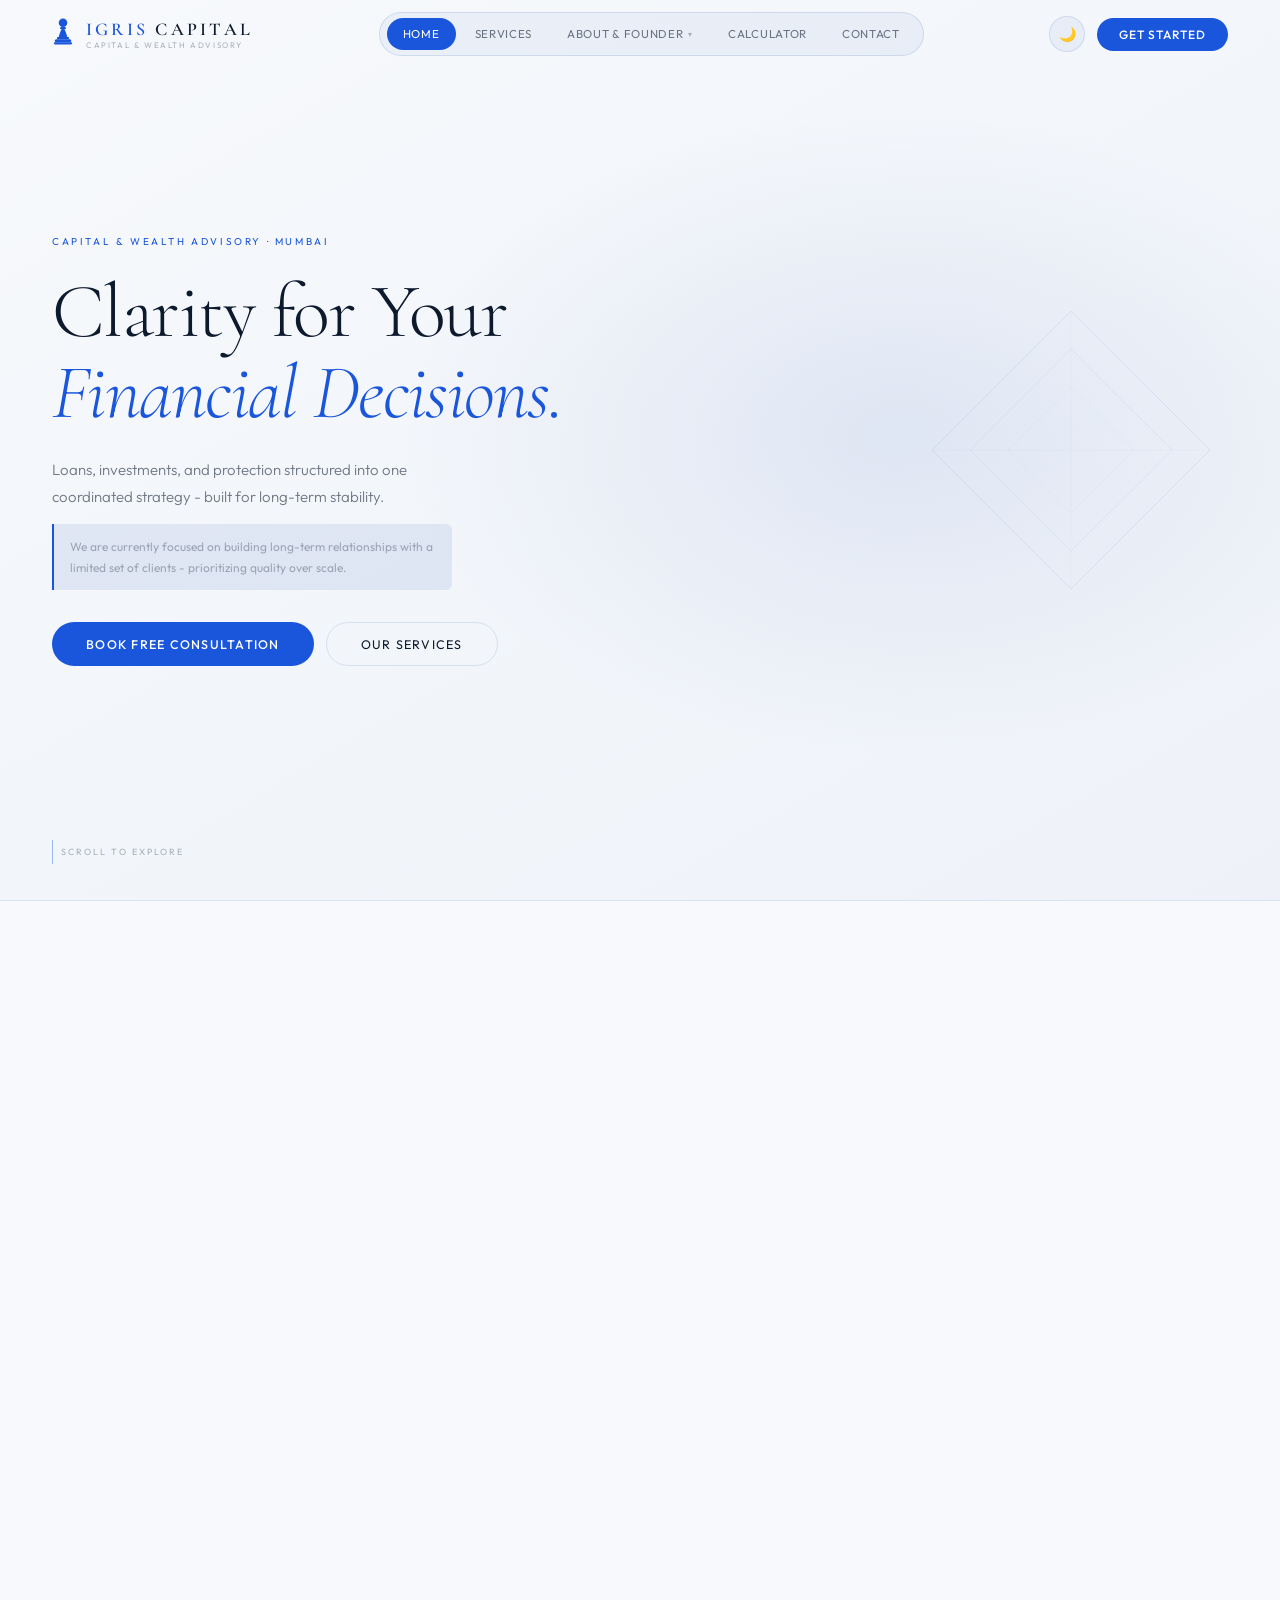
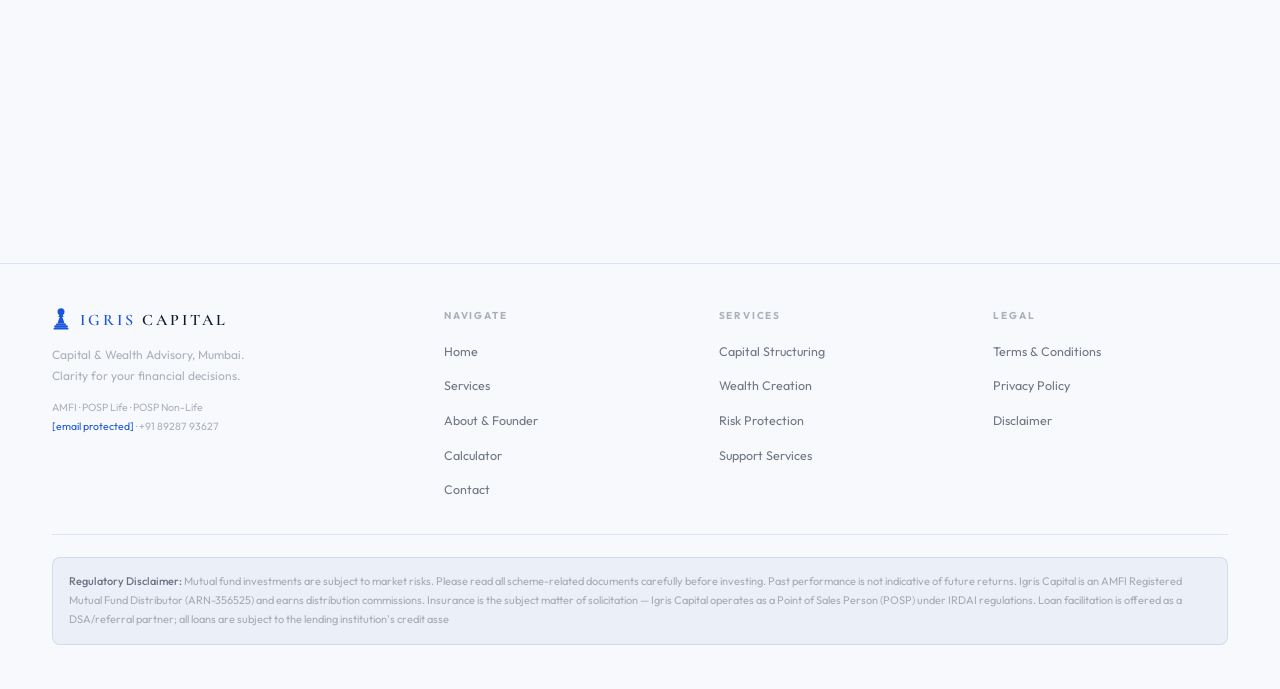
==== commit 7f25c635: "Update index.html" ====
--- a/index.html
+++ b/index.html
@@ -115,54 +115,114 @@
     <div class="stag rev">What We Offer</div>
     <h2 class="rev">Four pillars of <em>financial strength</em></h2>
     <div class="pillar-grid rev">
+
+      <!-- CARD 01 — Capital Structuring -->
       <div class="pillar-card" onclick="go('services')">
-        <div class="pillar-num">01</div>
-        <div class="pillar-icon">🏦</div>
-        <div class="pillar-title">Capital Structuring</div>
-        <div class="pillar-role">Loans &amp; Credit Solutions</div>
-        <div class="pillar-desc">We identify the right lender, structure your application, and handle the entire process — so you get funded faster and smarter.</div>
-        <div class="pillar-tags"><span>Personal Loans</span><span>Business Loans</span><span>Home Loans</span><span>LAP</span><span>Balance Transfers</span></div>
-        <div class="pillar-cta">Explore →</div>
-      </div>
+        <div class="pillar-img-wrap">
+          <img src="[data-uri]" alt="Capital Structuring — Loans & Credit">
+          <div class="pillar-slash"></div>
+          <div class="pillar-num-badge">01</div>
+        </div>
+        <div class="pillar-body">
+          <div class="pillar-title">Capital Structuring</div>
+          <div class="pillar-role">Loans &amp; Credit Solutions</div>
+          <div class="pillar-desc">We identify the right lender, structure your application, and handle the entire process — so you get funded faster and smarter.</div>
+          <div class="pillar-tags"><span>Personal Loans</span><span>Business Loans</span><span>Home Loans</span><span>LAP</span><span>Balance Transfers</span></div>
+          <div class="pillar-cta">Explore →</div>
+        </div>
+      </div>
+
+      <!-- CARD 02 — Wealth Creation -->
       <div class="pillar-card" onclick="go('services')">
-        <div class="pillar-num">02</div>
-        <div class="pillar-icon">📈</div>
-        <div class="pillar-title">Wealth Creation</div>
-        <div class="pillar-role">Mutual Funds &amp; Investments</div>
-        <div class="pillar-desc">We align every investment decision with your actual life goals — fund selection, SIP planning, and regular reviews built on clarity.</div>
-        <div class="pillar-tags"><span>MF Distribution</span><span>SIP Planning</span><span>Goal-Based</span><span>Retirement</span><span>Portfolio Review</span></div>
-        <div class="pillar-cta">Explore →</div>
-      </div>
+        <div class="pillar-img-wrap">
+          <img src="[data-uri]" alt="Wealth Creation — Mutual Funds & Investments">
+          <div class="pillar-slash"></div>
+          <div class="pillar-num-badge">02</div>
+        </div>
+        <div class="pillar-body">
+          <div class="pillar-title">Wealth Creation</div>
+          <div class="pillar-role">Mutual Funds &amp; Investments</div>
+          <div class="pillar-desc">We align every investment decision with your actual life goals — fund selection, SIP planning, and regular reviews built on clarity.</div>
+          <div class="pillar-tags"><span>MF Distribution</span><span>SIP Planning</span><span>Goal-Based</span><span>Retirement</span><span>Portfolio Review</span></div>
+          <div class="pillar-cta">Explore →</div>
+        </div>
+      </div>
+
+      <!-- CARD 03 — Risk Protection -->
       <div class="pillar-card" onclick="go('services')">
-        <div class="pillar-num">03</div>
-        <div class="pillar-icon">🛡️</div>
-        <div class="pillar-title">Risk Protection</div>
-        <div class="pillar-role">Insurance &amp; Coverage</div>
-        <div class="pillar-desc">Wealth built without protection is vulnerable. We help you choose the right coverage — explained clearly, never sold aggressively.</div>
-        <div class="pillar-tags"><span>Health Insurance</span><span>Term Insurance</span><span>Family Protection</span><span>Motor Insurance</span></div>
-        <div class="pillar-cta">Explore →</div>
-      </div>
+        <div class="pillar-img-wrap">
+          <img src="[data-uri]" alt="Risk Protection — Insurance & Coverage">
+          <div class="pillar-slash"></div>
+          <div class="pillar-num-badge">03</div>
+        </div>
+        <div class="pillar-body">
+          <div class="pillar-title">Risk Protection</div>
+          <div class="pillar-role">Insurance &amp; Coverage</div>
+          <div class="pillar-desc">Wealth built without protection is vulnerable. We help you choose the right coverage — explained clearly, never sold aggressively.</div>
+          <div class="pillar-tags"><span>Health Insurance</span><span>Term Insurance</span><span>Family Protection</span><span>Motor Insurance</span></div>
+          <div class="pillar-cta">Explore →</div>
+        </div>
+      </div>
+
+      <!-- CARD 04 — Support Services -->
       <div class="pillar-card" onclick="go('services')">
-        <div class="pillar-num">04</div>
-        <div class="pillar-icon">⚙️</div>
-        <div class="pillar-title">Support Services</div>
-        <div class="pillar-role">Financial Admin &amp; More</div>
-        <div class="pillar-desc">The small things matter. We keep your financial life organized — tax filing, credit cards, and annual reviews so nothing slips.</div>
-        <div class="pillar-tags"><span>Credit Cards</span><span>Tax Filing</span><span>Annual Review</span></div>
-        <div class="pillar-cta">Explore →</div>
-      </div>
+        <div class="pillar-img-wrap">
+          <img src="[data-uri]" alt="Support Services — Financial Admin & More">
+          <div class="pillar-slash"></div>
+          <div class="pillar-num-badge">04</div>
+        </div>
+        <div class="pillar-body">
+          <div class="pillar-title">Support Services</div>
+          <div class="pillar-role">Financial Admin &amp; More</div>
+          <div class="pillar-desc">The small things matter. We keep your financial life organized — tax filing, credit cards, and annual reviews so nothing slips.</div>
+          <div class="pillar-tags"><span>Credit Cards</span><span>Tax Filing</span><span>Annual Review</span></div>
+          <div class="pillar-cta">Explore →</div>
+        </div>
+      </div>
+
     </div>
   </section>
 
   <section class="process">
     <div class="stag rev">How We Work</div>
     <h2 class="rev">A system, not just <em>advice</em></h2>
-    <div class="steps rev">
-      <div class="step"><div class="step-num"><span>1</span></div><div class="step-body"><h4>Understand Your Current Situation</h4><p>We start by listening — income, liabilities, goals, and existing commitments. No assumptions, no templates. Every client's situation is unique and we treat it that way.</p></div></div>
-      <div class="step"><div class="step-num"><span>2</span></div><div class="step-body"><h4>Identify Gaps &amp; Opportunities</h4><p>We map what's working, what's missing, and where your money could be structured better across loans, investments, and coverage. A full-picture audit, not a sales pitch.</p></div></div>
-      <div class="step"><div class="step-num"><span>3</span></div><div class="step-body"><h4>Build a Structured Plan</h4><p>A clear, practical roadmap — not jargon-heavy reports. Every recommendation is explained before anything is executed. You stay in control at every step.</p></div></div>
-      <div class="step"><div class="step-num"><span>4</span></div><div class="step-body"><h4>Execute Across Products</h4><p>We handle the process end-to-end — applications, documentation, coordination so you don't have to chase anyone. One advisor, one point of contact.</p></div></div>
-      <div class="step"><div class="step-num"><span>5</span></div><div class="step-body"><h4>Review &amp; Adjust Over Time</h4><p>Financial life changes. We revisit your plan regularly and adjust as your goals, income, or circumstances evolve. This is a long-term relationship, not a one-time transaction.</p></div></div>
+
+    <!-- FLOWCHART ARROWS -->
+    <div class="flow-arrows rev">
+      <div class="flow-arrow fa-1"><span>Understand</span></div>
+      <div class="flow-arrow fa-2"><span>Identify</span></div>
+      <div class="flow-arrow fa-3"><span>Plan</span></div>
+      <div class="flow-arrow fa-4"><span>Execute</span></div>
+      <div class="flow-arrow fa-5"><span>Review</span></div>
+    </div>
+
+    <!-- STEP CARDS BELOW ARROWS -->
+    <div class="flow-cards rev">
+      <div class="flow-card">
+        <div class="flow-icon">🎧</div>
+        <h4>Understand Your Current Situation</h4>
+        <p>We start by listening — income, liabilities, goals, and existing commitments. No assumptions, no templates. Every client's situation is unique and we treat it that way.</p>
+      </div>
+      <div class="flow-card">
+        <div class="flow-icon">🔍</div>
+        <h4>Identify Gaps &amp; Opportunities</h4>
+        <p>We map what's working, what's missing, and where your money could be structured better across loans, investments, and coverage. A full-picture audit, not a sales pitch.</p>
+      </div>
+      <div class="flow-card">
+        <div class="flow-icon">📋</div>
+        <h4>Build a Structured Plan</h4>
+        <p>A clear, practical roadmap — not jargon-heavy reports. Every recommendation is explained before anything is executed. You stay in control at every step.</p>
+      </div>
+      <div class="flow-card">
+        <div class="flow-icon">⚡</div>
+        <h4>Execute Across Products</h4>
+        <p>We handle the process end-to-end — applications, documentation, coordination so you don't have to chase anyone. One advisor, one point of contact.</p>
+      </div>
+      <div class="flow-card">
+        <div class="flow-icon">🎯</div>
+        <h4>Review &amp; Adjust Over Time</h4>
+        <p>Financial life changes. We revisit your plan regularly and adjust as your goals, income, or circumstances evolve. This is a long-term relationship, not a one-time transaction.</p>
+      </div>
     </div>
   </section>
 
@@ -350,33 +410,44 @@
   <section class="founder-section">
     <div class="stag rev">Meet the Founder</div>
     <h2 class="rev">The person behind <em>Igris Capital</em></h2>
-    <div class="team-grid team-solo">
-
-      <div class="founder-card-v2 horizontal rev">
-        <div class="fc-avatar-wrap">
-          <div class="fc-avatar"><img src="[data-uri]" alt="Joy Mendonsa"></div>
-          <div class="fc-avatar-info">
-            <div class="fc-name">Joy Mendonsa</div>
-            <div class="fc-title">Founder · Consultant &amp; Advisor</div>
-          </div>
-        </div>
-        <div class="fc-content">
-          <p class="fc-bio">Joy founded Igris Capital with a single conviction: <strong>financial advice should start with understanding, not with selling.</strong> With experience across mutual fund distribution, insurance planning, and loan structuring, Joy brings a rare ability to see the full financial picture — and communicate it plainly. Every client advisory relationship is led personally by Joy.</p>
-          <div class="fc-creds">
-            <div class="cred-badge"><span class="ci2">🎓</span> MBA Graduate</div>
-            <div class="cred-badge"><span class="ci2">✦</span> AMFI Registered MF Distributor</div>
-            <div class="cred-badge"><span class="ci2">✦</span> POSP Life &amp; Non-Life Insurance</div>
-            <div class="cred-badge"><span class="ci2">💡</span> Financial Consultant &amp; Advisor</div>
-            <div class="cred-badge"><span class="ci2">📍</span> Mumbai, Maharashtra</div>
-          </div>
-          <div class="fc-tags">
-            <span class="fc-tag">MBA Graduate</span>
-            <span class="fc-tag">Financial Advisory</span>
-            <span class="fc-tag">Loan Structuring</span>
-            <span class="fc-tag">Wealth Planning</span>
-            <span class="fc-tag">Insurance Planning</span>
-          </div>
-          <div class="founder-phil" style="margin-top:18px;width:100%"><p>"I started Igris Capital because I believed clients deserved an advisor who asks before they answer."</p><cite>— Joy Mendonsa</cite></div>
+
+    <div class="founder-profile-new rev">
+      <div class="fpn-photo-col">
+        <div class="fpn-photo-frame">
+          <img src="[data-uri]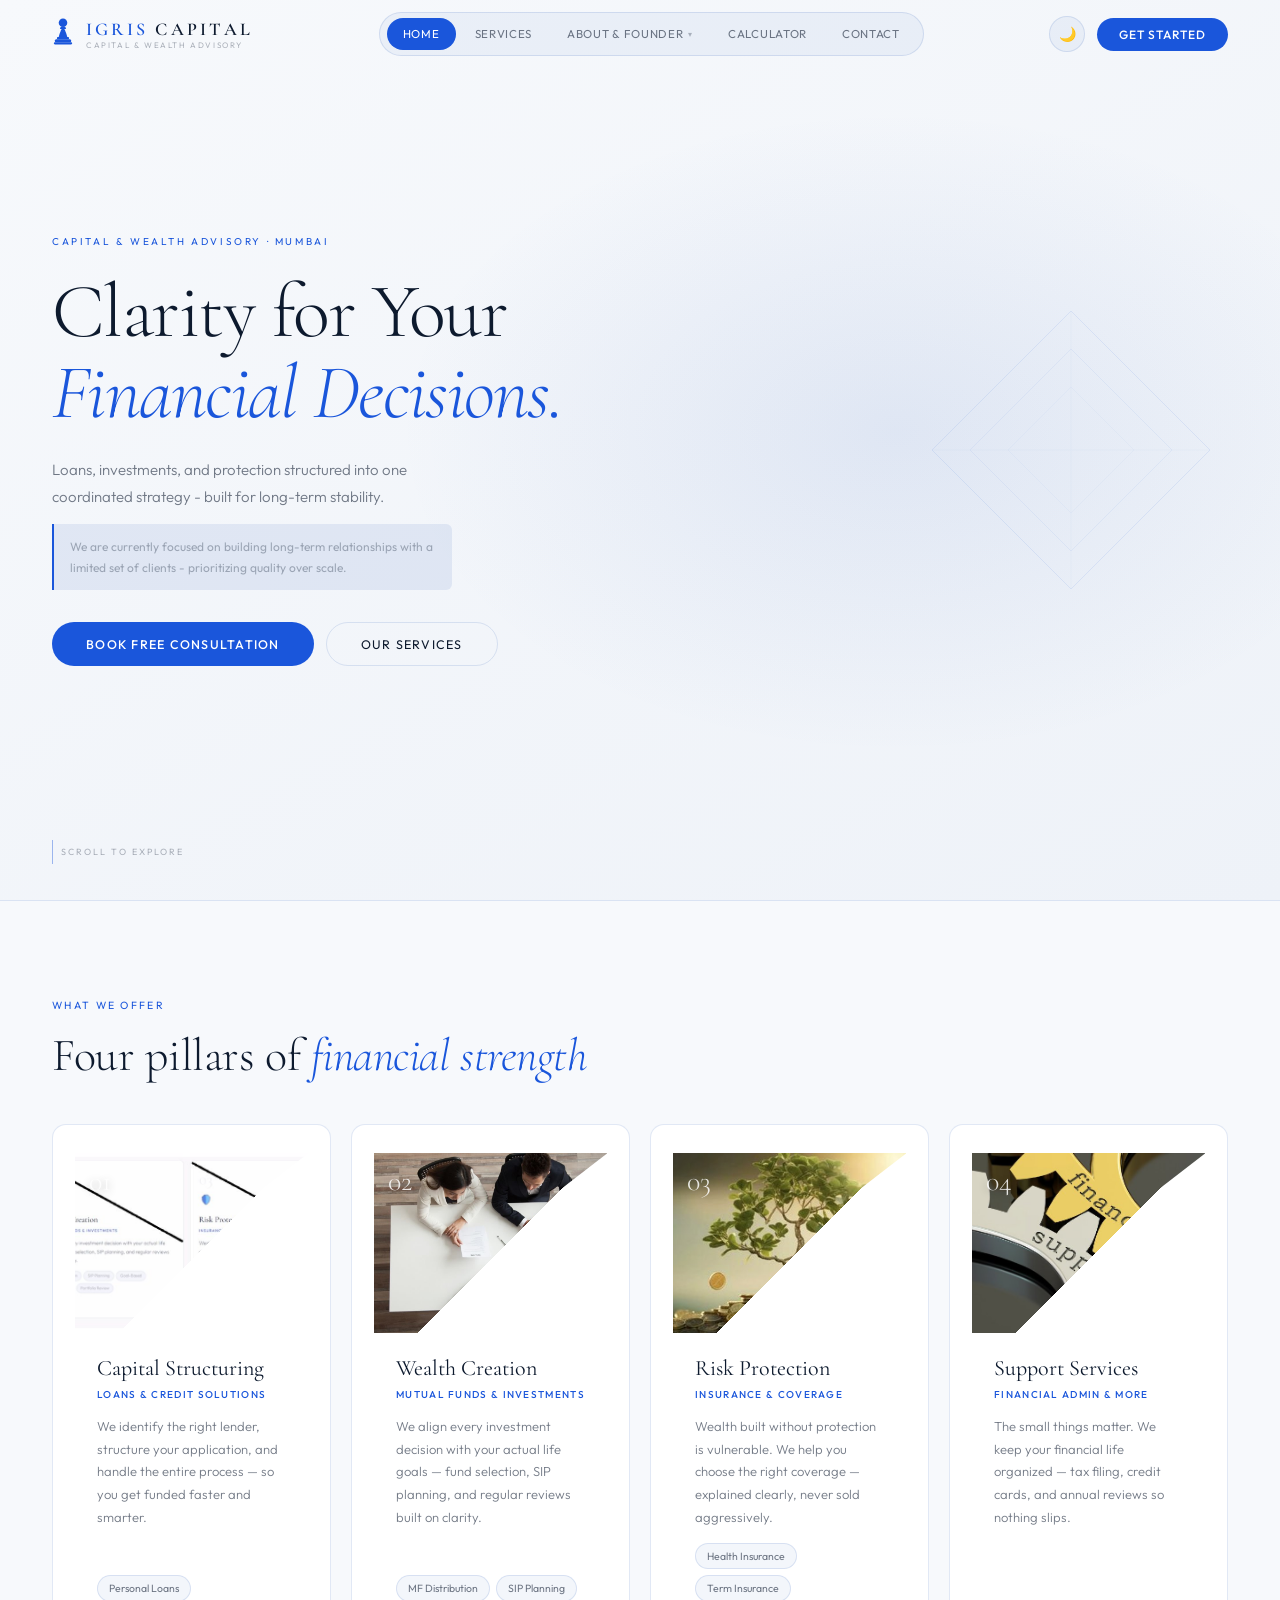
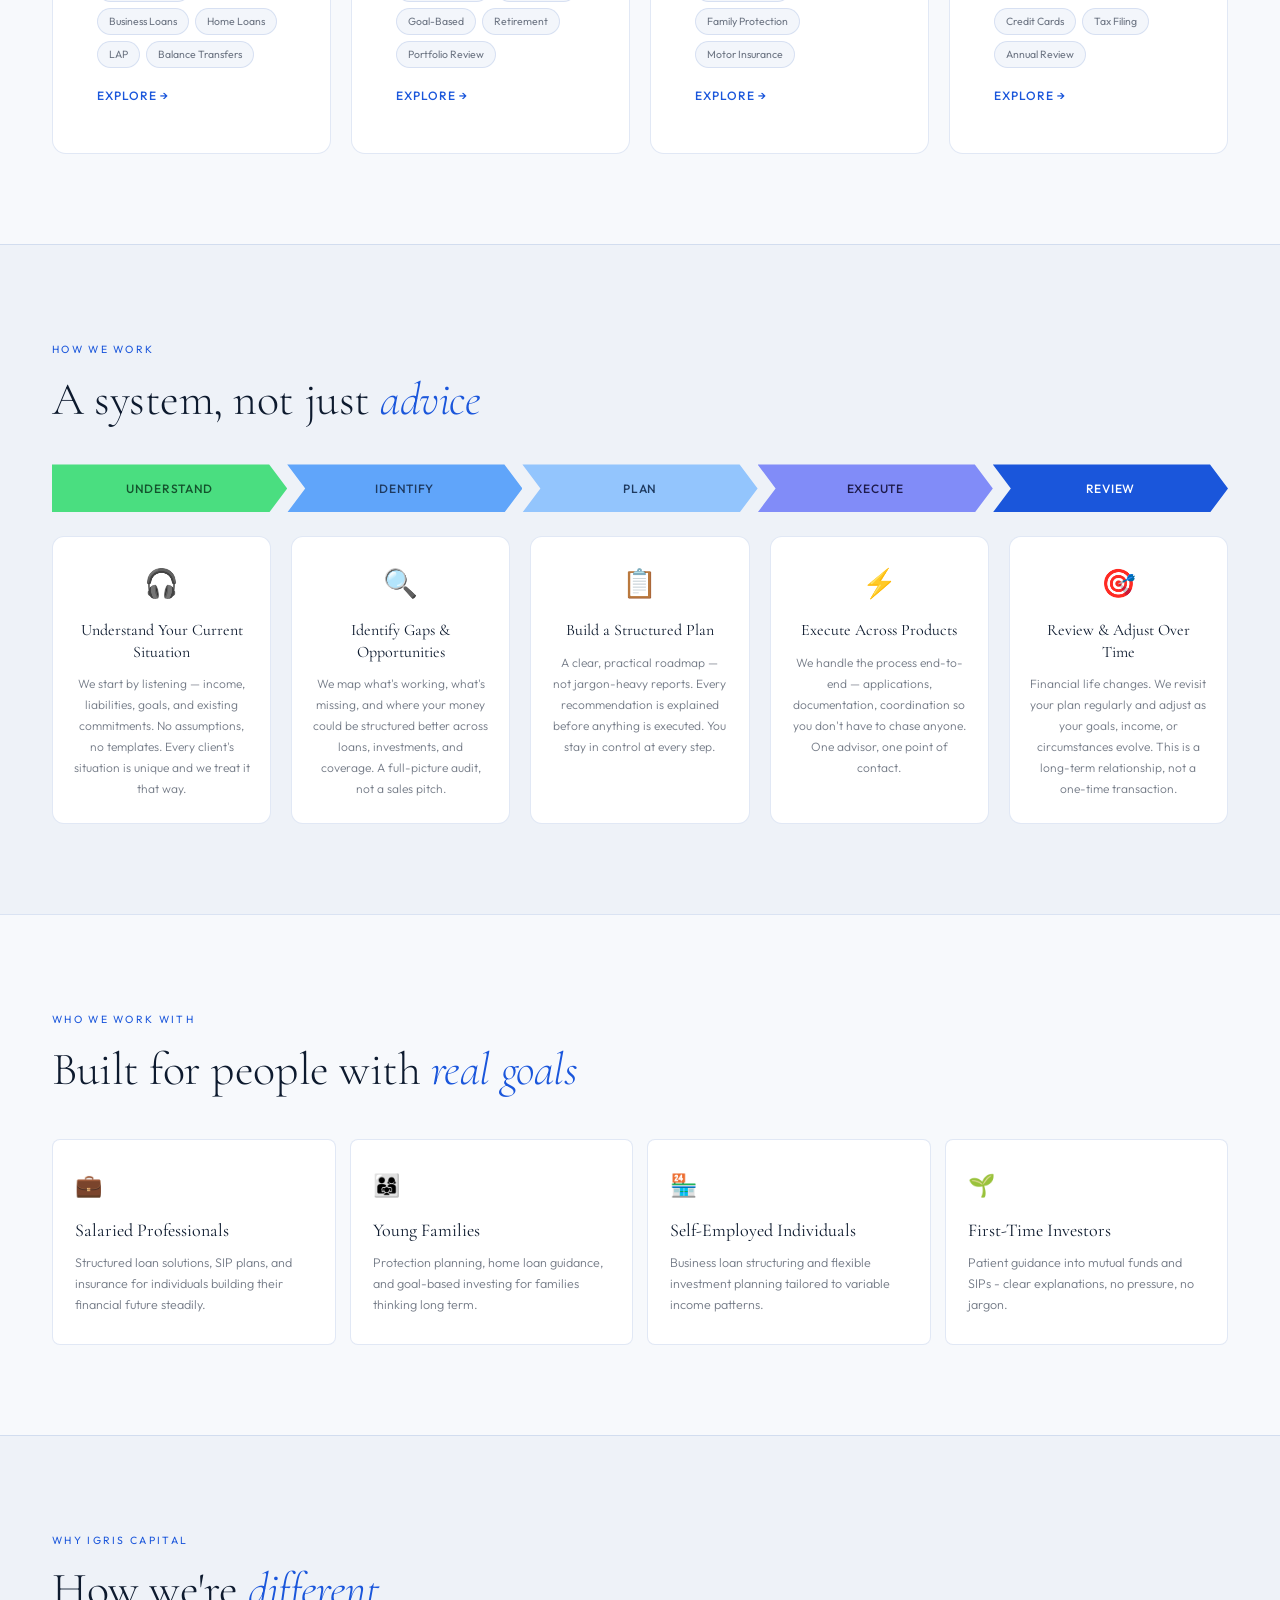
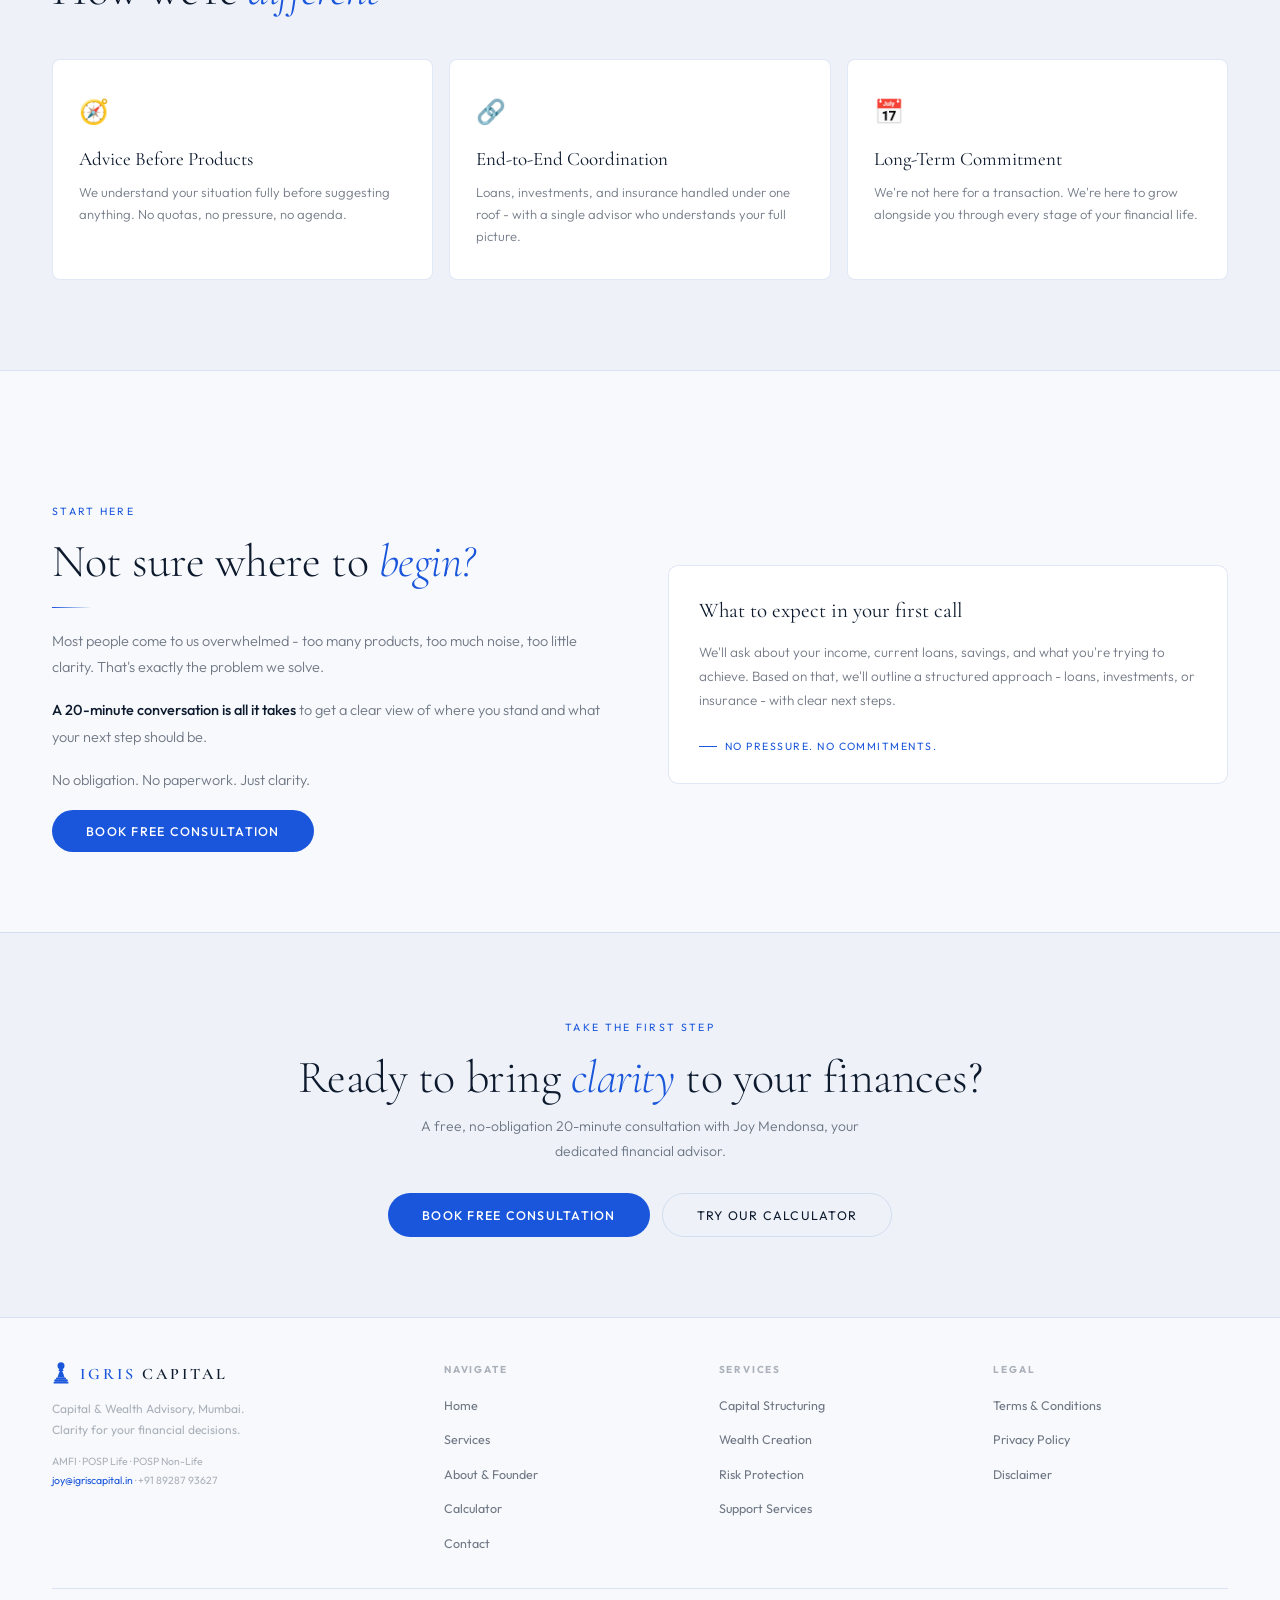
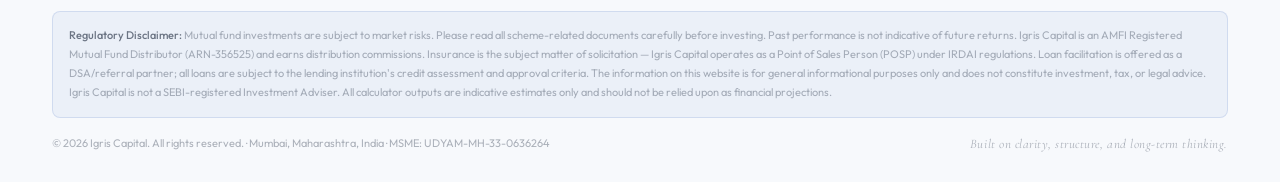
==== commit 81895c08: "Update index.html" ====
--- a/index.html
+++ b/index.html
@@ -13,8 +13,6 @@
 <link rel="icon" type="image/png" href="igris-capital-instagram-dp.png">
 </head>
 <body>
-</head>
-<body>
 
 <!-- CHESS PAWN LOGO MARK (SVG definition, reused inline) -->
 <svg style="display:none">
@@ -719,7 +717,7 @@
       <p>Every enquiry gets a personal response from Joy directly — no bots, no call centres, no outsourcing.</p>
       <div class="ci-list">
         <div class="ci-item"><span class="cii">📍</span><span>Mumbai, Maharashtra, India</span></div>
-        <div class="ci-item"><span class="cii">✉️</span><span><a href="/cdn-cgi/l/email-protection#62080d1b220b05100b110103120b16030e4c0b0c" style="color:var(--acc);text-decoration:none"><span class="__cf_email__" data-cfemail="1b7174625b727c697268787a6b726f7a77357275">[email&#160;protected]</span></a></span></div>
+        <div class="ci-item"><span class="cii">✉️</span><span><a href="mailto:joy@igriscapital.in" style="color:var(--acc);text-decoration:none">joy@igriscapital.in</a></span></div>
         <div class="ci-item"><span class="cii">📞</span><span>+91 89287 93627</span></div>
         <div class="ci-item"><span class="cii">🕐</span><span>Monday – Saturday, 10am – 7pm</span></div>
       </div>
@@ -862,7 +860,7 @@
     <p>These terms are governed by the laws of India. Any disputes arising shall be subject to the exclusive jurisdiction of courts in Mumbai, Maharashtra.</p>
 
     <h3>10. Contact</h3>
-    <p>For any questions regarding these terms, please contact us at <a href="/cdn-cgi/l/email-protection#c3a9acba83aaa4b1aab0a0a2b3aab7a2afedaaad" style="color:var(--acc);text-decoration:none"><span class="__cf_email__" data-cfemail="b9d3d6c0f9d0decbd0cadad8c9d0cdd8d597d0d7">[email&#160;protected]</span></a> or call +91 89287 93627.</p>
+    <p>For any questions regarding these terms, please contact us at <a href="mailto:joy@igriscapital.in" style="color:var(--acc);text-decoration:none">joy@igriscapital.in</a> or call +91 89287 93627.</p>
     <div class="legal-divider"></div>
     <div style="display:flex;gap:12px;flex-wrap:wrap">
       <button class="btn-p" onclick="go('contact')">Get in Touch</button>
@@ -935,7 +933,7 @@
     <p>We may update this Privacy Policy periodically. Any changes will be reflected on this page with an updated date. Continued use of our services constitutes acceptance of the revised policy.</p>
 
     <h3>10. Contact Us</h3>
-    <p>For privacy-related queries or to exercise your rights, contact Joy Mendonsa at <a href="/cdn-cgi/l/email-protection#0c6663754c656b7e657f6f6d7c65786d60226562" style="color:var(--acc);text-decoration:none"><span class="__cf_email__" data-cfemail="f49e9b8db49d93869d879795849d809598da9d9a">[email&#160;protected]</span></a> or +91 89287 93627.</p>
+    <p>For privacy-related queries or to exercise your rights, contact Joy Mendonsa at <a href="mailto:joy@igriscapital.in" style="color:var(--acc);text-decoration:none">joy@igriscapital.in</a> or +91 89287 93627.</p>
     <div class="legal-divider"></div>
     <div style="display:flex;gap:12px;flex-wrap:wrap">
       <button class="btn-p" onclick="go('contact')">Get in Touch</button>
@@ -992,7 +990,7 @@
     </ul>
 
     <h3>Contact for Grievances</h3>
-    <p>If you have a grievance related to our services, please contact Joy Mendonsa at <a href="/cdn-cgi/l/email-protection#0e6461774e67697c677d6d6f7e677a6f62206760" style="color:var(--acc);text-decoration:none"><span class="__cf_email__" data-cfemail="87ede8fec7eee0f5eef4e4e6f7eef3e6eba9eee9">[email&#160;protected]</span></a> or +91 89287 93627. We are committed to resolving all concerns within 7 working days.</p>
+    <p>If you have a grievance related to our services, please contact Joy Mendonsa at <a href="mailto:joy@igriscapital.in" style="color:var(--acc);text-decoration:none">joy@igriscapital.in</a> or +91 89287 93627. We are committed to resolving all concerns within 7 working days.</p>
     <div class="legal-divider"></div>
     <div style="display:flex;gap:12px;flex-wrap:wrap">
       <button class="btn-p" onclick="go('contact')">Get in Touch</button>
@@ -1023,7 +1021,7 @@
       <p>Capital &amp; Wealth Advisory, Mumbai. Clarity for your financial decisions.</p>
       <div style="margin-top:12px;font-size:10.5px;color:var(--txf);line-height:1.85">
         AMFI · POSP Life · POSP Non-Life<br>
-        <span style="color:var(--acc)"><a href="/cdn-cgi/l/email-protection#553f3a2c153c32273c263634253c2134397b3c3b" style="color:var(--acc);text-decoration:none"><span class="__cf_email__" data-cfemail="a8c2c7d1e8c1cfdac1dbcbc9d8c1dcc9c486c1c6">[email&#160;protected]</span></a></span> · +91 89287 93627
+        <span style="color:var(--acc)"><a href="mailto:joy@igriscapital.in" style="color:var(--acc);text-decoration:none">joy@igriscapital.in</a></span> · +91 89287 93627
       </div>
     </div>
     <div class="footer-col">
@@ -1056,4 +1054,14 @@
   </div>
   <div class="footer-bottom">
     <div class="footer-disclaimer">
-      <strong>Regulatory Disclaimer:</strong> Mutual fund investments are subject to market risks. Please read all scheme-related documents carefully before investing. Past performance is not indicative of future returns. Igris Capital is an AMFI Registered Mutual Fund Distributor (ARN-356525) and earns distribution commissions. Insurance is the subject matter of solicitation — Igris Capital operates as a Point of Sales Person (POSP) under IRDAI regulations. Loan facilitation is offered as a DSA/referral partner; all loans are subject to the lending institution's credit asse
+      <strong>Regulatory Disclaimer:</strong> Mutual fund investments are subject to market risks. Please read all scheme-related documents carefully before investing. Past performance is not indicative of future returns. Igris Capital is an AMFI Registered Mutual Fund Distributor (ARN-356525) and earns distribution commissions. Insurance is the subject matter of solicitation — Igris Capital operates as a Point of Sales Person (POSP) under IRDAI regulations. Loan facilitation is offered as a DSA/referral partner; all loans are subject to the lending institution's credit assessment and approval criteria. The information on this website is for general informational purposes only and does not constitute investment, tax, or legal advice. Igris Capital is not a SEBI-registered Investment Adviser. All calculator outputs are indicative estimates only and should not be relied upon as financial projections.
+    </div>
+    <div class="footer-meta">
+      <div class="fcopy">© 2026 Igris Capital. All rights reserved. · Mumbai, Maharashtra, India · MSME: UDYAM-MH-33-0636264</div>
+      <div class="footer-dna">Built on clarity, structure, and long-term thinking.</div>
+    </div>
+  </div>
+</footer>
+<script src="js/app.js"></script>
+</body>
+</html>
--- a/css/styles.css
+++ b/css/styles.css
@@ -486,3 +486,341 @@
   .fb-layout{grid-template-columns:1fr}
   .fb-section{padding:44px 16px 60px}
 }
+
+/* ── FLOWCHART PROCESS SECTION ── */
+.flow-arrows{
+  display:flex;
+  align-items:center;
+  margin:40px 0 0;
+  gap:0;
+  overflow-x:auto;
+  padding-bottom:4px;
+}
+.flow-arrow{
+  flex:1;
+  min-width:120px;
+  height:48px;
+  display:flex;
+  align-items:center;
+  justify-content:center;
+  position:relative;
+  clip-path:polygon(0 0, calc(100% - 18px) 0, 100% 50%, calc(100% - 18px) 100%, 0 100%, 18px 50%);
+  font-family:'Outfit',sans-serif;
+  font-size:12px;
+  font-weight:500;
+  letter-spacing:.06em;
+  text-transform:uppercase;
+  color:#fff;
+  transition:opacity .2s;
+}
+.flow-arrow:first-child{
+  clip-path:polygon(0 0, calc(100% - 18px) 0, 100% 50%, calc(100% - 18px) 100%, 0 100%);
+}
+.flow-arrow:hover{opacity:.85}
+.fa-1{background:#4ade80;color:#14532d}
+.fa-2{background:#60a5fa;color:#1e3a5f}
+.fa-3{background:#93c5fd;color:#1e3a5f}
+.fa-4{background:#818cf8;color:#1e1b4b}
+.fa-5{background:var(--acc);color:#fff}
+
+.flow-cards{
+  display:grid;
+  grid-template-columns:repeat(5,1fr);
+  gap:20px;
+  margin-top:20px;
+}
+.flow-card{
+  background:var(--surf);
+  border:1px solid var(--bdr);
+  border-radius:12px;
+  padding:24px 20px;
+  text-align:center;
+  transition:box-shadow .25s,transform .25s;
+}
+.flow-card:hover{
+  transform:translateY(-3px);
+  box-shadow:var(--sh);
+}
+.flow-icon{
+  font-size:28px;
+  margin-bottom:14px;
+  display:block;
+}
+.flow-card h4{
+  font-family:'Cormorant Garamond',serif;
+  font-size:16px;
+  font-weight:400;
+  color:var(--txt);
+  margin-bottom:10px;
+  line-height:1.35;
+}
+.flow-card p{
+  font-size:12px;
+  color:var(--txm);
+  line-height:1.75;
+  font-weight:300;
+}
+
+/* ── FOUNDER PROFILE NEW ── */
+.founder-profile-new{
+  display:grid;
+  grid-template-columns:340px 1fr;
+  gap:56px;
+  align-items:start;
+  margin-top:48px;
+}
+.fpn-photo-col{
+  display:flex;
+  flex-direction:column;
+  align-items:center;
+  gap:20px;
+}
+.fpn-photo-frame{
+  width:100%;
+  border-radius:16px;
+  overflow:hidden;
+  border:1px solid var(--bdr);
+  box-shadow:var(--sh);
+  aspect-ratio:3/4;
+}
+.fpn-photo-frame img{
+  width:100%;
+  height:100%;
+  object-fit:cover;
+  object-position:center top;
+  display:block;
+}
+.fpn-name-block{
+  text-align:center;
+}
+.fpn-name{
+  font-family:'Cormorant Garamond',serif;
+  font-size:26px;
+  font-weight:400;
+  color:var(--txt);
+  margin-bottom:4px;
+}
+.fpn-role{
+  font-size:11px;
+  letter-spacing:.14em;
+  text-transform:uppercase;
+  color:var(--acc);
+  margin-bottom:8px;
+}
+.fpn-location{
+  font-size:12px;
+  color:var(--txm);
+  font-weight:300;
+}
+.fpn-story p{
+  font-size:14px;
+  color:var(--txm);
+  line-height:1.85;
+  font-weight:300;
+}
+.fpn-creds-grid{
+  display:grid;
+  grid-template-columns:1fr 1fr;
+  gap:14px;
+  margin-top:28px;
+}
+.fpn-cred{
+  display:flex;
+  align-items:flex-start;
+  gap:12px;
+  padding:14px 16px;
+  background:var(--surf);
+  border:1px solid var(--bdr);
+  border-radius:10px;
+}
+.fpn-ci{
+  font-size:20px;
+  flex-shrink:0;
+  margin-top:2px;
+}
+.fpn-cred strong{
+  font-size:13px;
+  color:var(--txt);
+  font-weight:500;
+  display:block;
+  margin-bottom:2px;
+}
+.fpn-cred span{
+  font-size:11.5px;
+  color:var(--txm);
+  font-weight:300;
+}
+.fpn-tags{
+  display:flex;
+  flex-wrap:wrap;
+  gap:8px;
+  margin-top:20px;
+}
+.fpn-tags span{
+  padding:5px 14px;
+  border:1px solid var(--bdr);
+  border-radius:100px;
+  font-size:11.5px;
+  color:var(--txm);
+  background:var(--card);
+}
+
+/* ── RESPONSIVE ── */
+@media(max-width:1024px){
+  .flow-cards{grid-template-columns:repeat(3,1fr)}
+  .founder-profile-new{grid-template-columns:260px 1fr;gap:36px}
+}
+@media(max-width:768px){
+  .flow-arrows{gap:2px}
+  .flow-arrow{min-width:80px;font-size:10px;height:40px}
+  .flow-cards{grid-template-columns:1fr 1fr}
+  .founder-profile-new{grid-template-columns:1fr;gap:32px}
+  .fpn-photo-frame{aspect-ratio:4/3;max-width:340px;margin:0 auto}
+  .fpn-creds-grid{grid-template-columns:1fr}
+}
+@media(max-width:480px){
+  .flow-cards{grid-template-columns:1fr}
+  .flow-arrows{display:grid;grid-template-columns:1fr 1fr;gap:6px}
+  .flow-arrow{clip-path:none;border-radius:8px;height:36px}
+  .fa-5{grid-column:1/-1}
+}
+
+/* ── PILLAR CARDS — IMAGE TOP WITH DIAGONAL SLASH ── */
+.pillar-grid{
+  display:grid;
+  grid-template-columns:repeat(4,1fr);
+  gap:20px;
+  margin-top:44px;
+}
+.pillar-card{
+  background:var(--surf);
+  border:1px solid var(--bdr);
+  border-radius:14px;
+  overflow:hidden;
+  cursor:pointer;
+  transition:transform .25s,box-shadow .25s;
+  display:flex;
+  flex-direction:column;
+}
+.pillar-card:hover{
+  transform:translateY(-5px);
+  box-shadow:0 16px 40px rgba(0,0,0,.10);
+}
+
+/* Image block at top */
+.pillar-img-wrap{
+  position:relative;
+  width:100%;
+  height:180px;
+  overflow:hidden;
+  flex-shrink:0;
+}
+.pillar-img-wrap img{
+  width:100%;
+  height:100%;
+  object-fit:cover;
+  object-position:center;
+  display:block;
+  transition:transform .4s ease;
+}
+.pillar-card:hover .pillar-img-wrap img{
+  transform:scale(1.04);
+}
+
+/* Diagonal slash overlay — top-right to bottom-left */
+.pillar-slash{
+  position:absolute;
+  inset:0;
+  pointer-events:none;
+  background:linear-gradient(
+    135deg,
+    transparent 0%,
+    transparent 54%,
+    var(--surf) 54%,
+    var(--surf) 100%
+  );
+  clip-path:polygon(100% 0, 100% 100%, 0 100%);
+}
+
+/* Number badge top-left */
+.pillar-num-badge{
+  position:absolute;
+  top:14px;
+  left:14px;
+  font-family:'Cormorant Garamond',serif;
+  font-size:28px;
+  font-weight:300;
+  color:rgba(255,255,255,.85);
+  line-height:1;
+  text-shadow:0 2px 8px rgba(0,0,0,.3);
+  pointer-events:none;
+}
+
+/* Content area */
+.pillar-body{
+  padding:22px 22px 20px;
+  display:flex;
+  flex-direction:column;
+  flex:1;
+}
+.pillar-title{
+  font-family:'Cormorant Garamond',serif;
+  font-size:22px;
+  font-weight:400;
+  color:var(--txt);
+  margin-bottom:5px;
+  line-height:1.2;
+}
+.pillar-role{
+  font-size:10px;
+  letter-spacing:.13em;
+  text-transform:uppercase;
+  color:var(--acc);
+  font-weight:500;
+  margin-bottom:12px;
+}
+.pillar-desc{
+  font-size:13px;
+  color:var(--txm);
+  line-height:1.75;
+  font-weight:300;
+  flex:1;
+  margin-bottom:14px;
+}
+.pillar-tags{
+  display:flex;
+  flex-wrap:wrap;
+  gap:6px;
+  margin-bottom:18px;
+}
+.pillar-tags span{
+  padding:4px 11px;
+  border:1px solid var(--bdr);
+  border-radius:100px;
+  font-size:10.5px;
+  color:var(--txm);
+  background:var(--card);
+}
+.pillar-cta{
+  font-size:12px;
+  letter-spacing:.08em;
+  text-transform:uppercase;
+  color:var(--acc);
+  font-weight:500;
+  margin-top:auto;
+}
+.pillar-card:hover .pillar-cta{
+  text-decoration:underline;
+}
+
+/* Old pillar classes no longer needed — reset */
+.pillar-num, .pillar-icon{ display:none; }
+
+/* Responsive */
+@media(max-width:1024px){
+  .pillar-grid{grid-template-columns:repeat(2,1fr)}
+}
+@media(max-width:560px){
+  .pillar-grid{grid-template-columns:1fr}
+  .pillar-img-wrap{height:200px}
+}
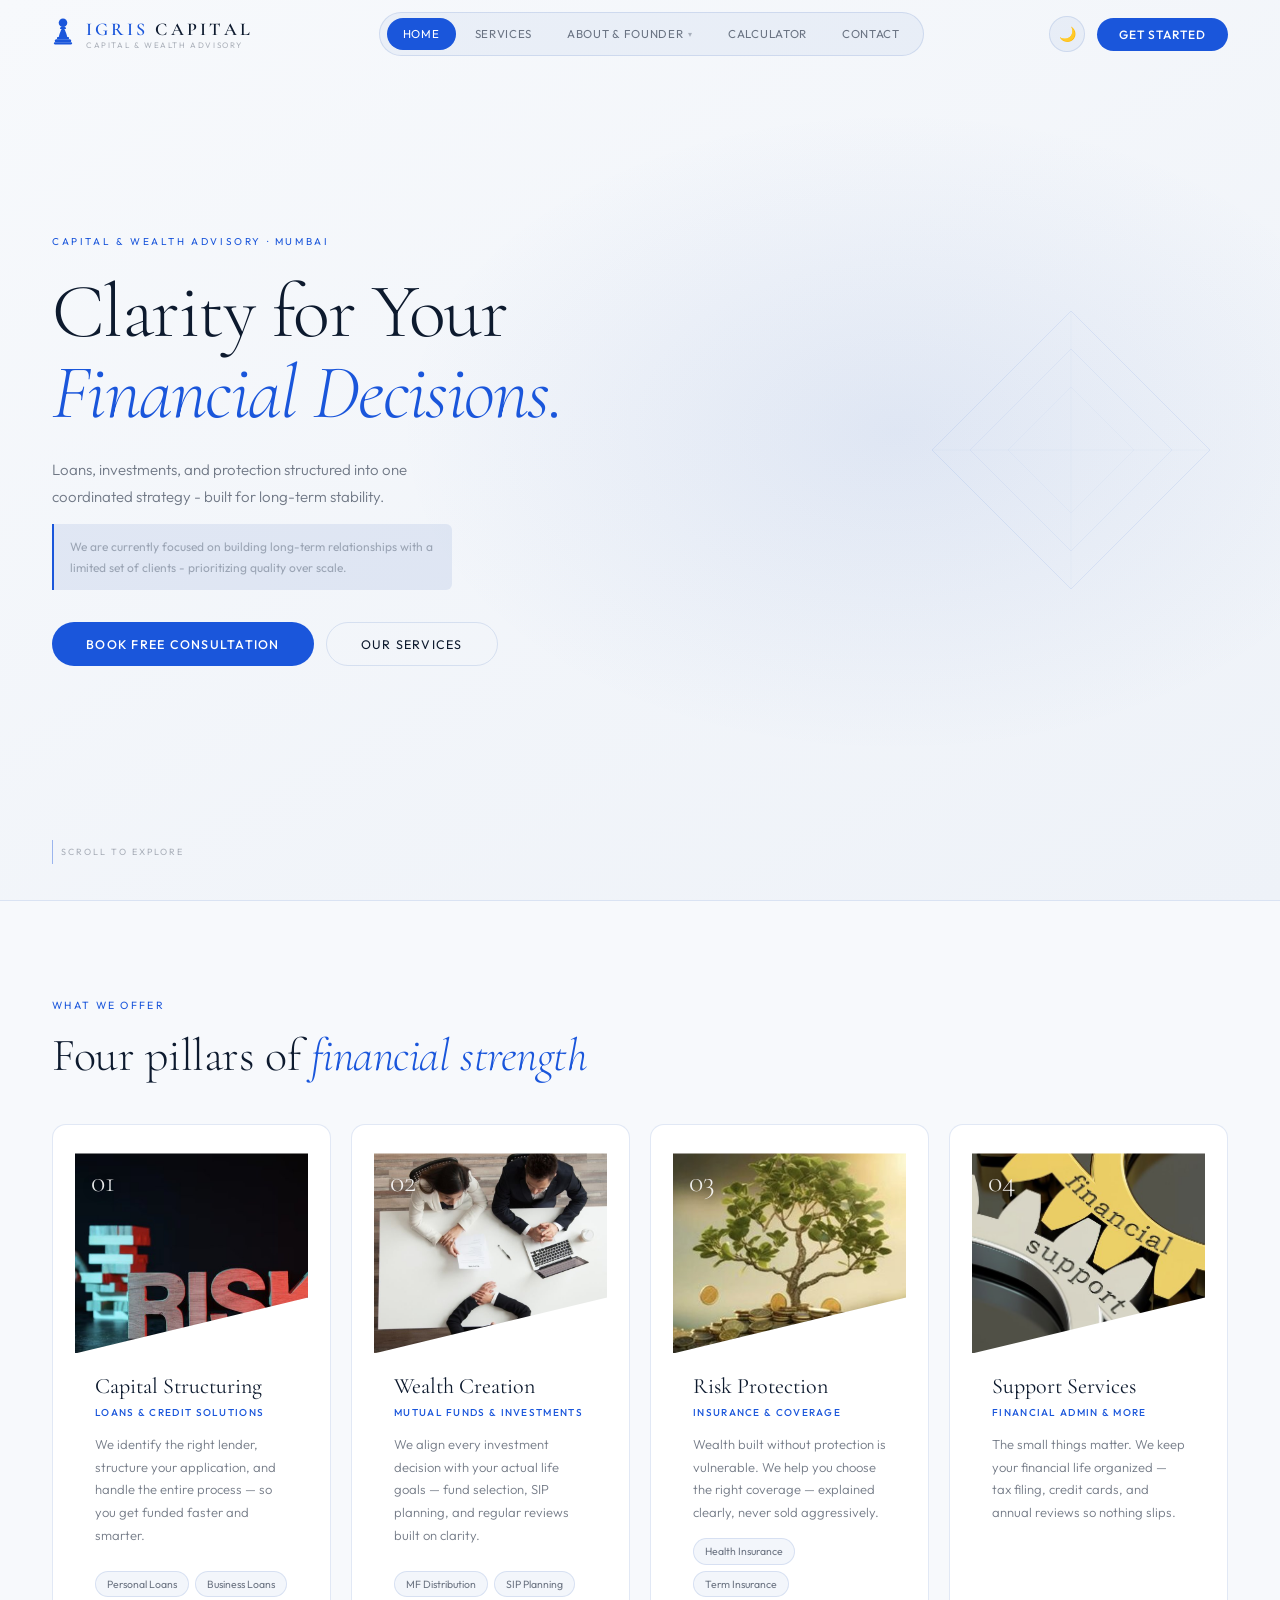
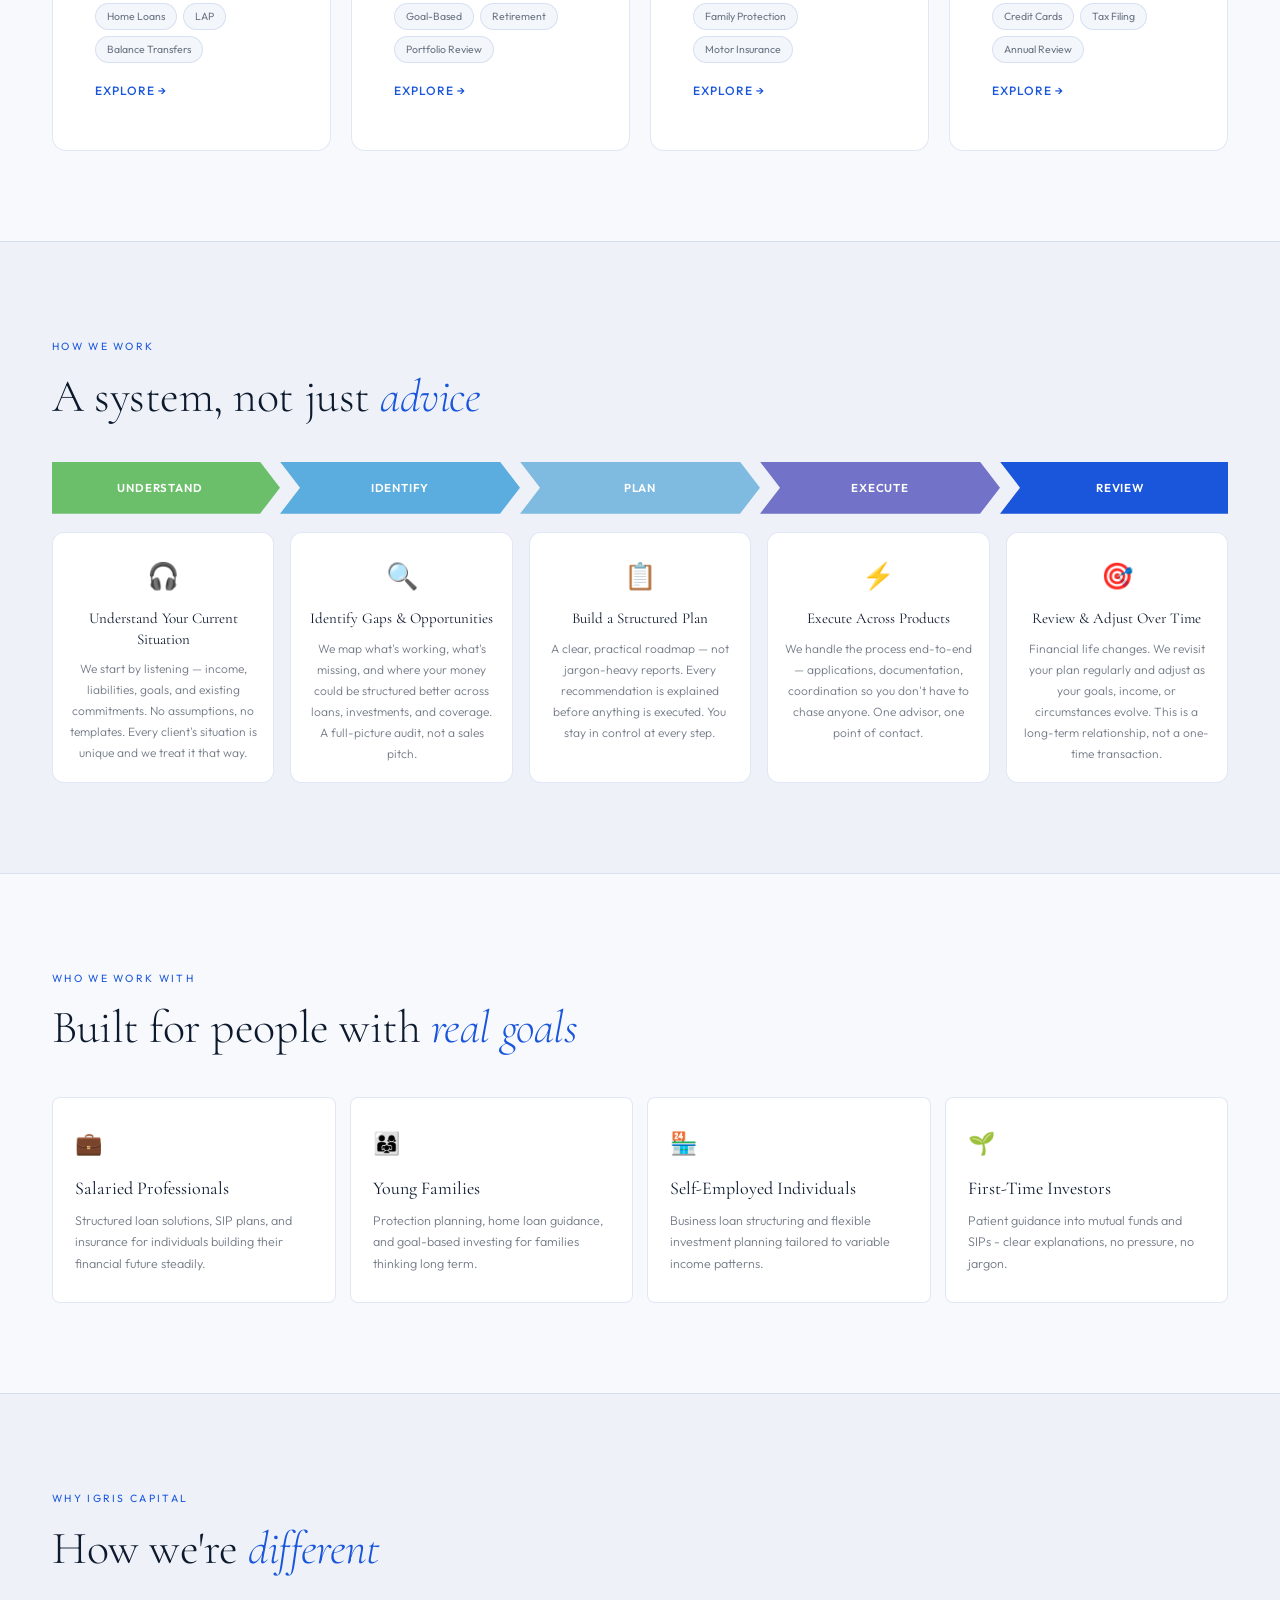
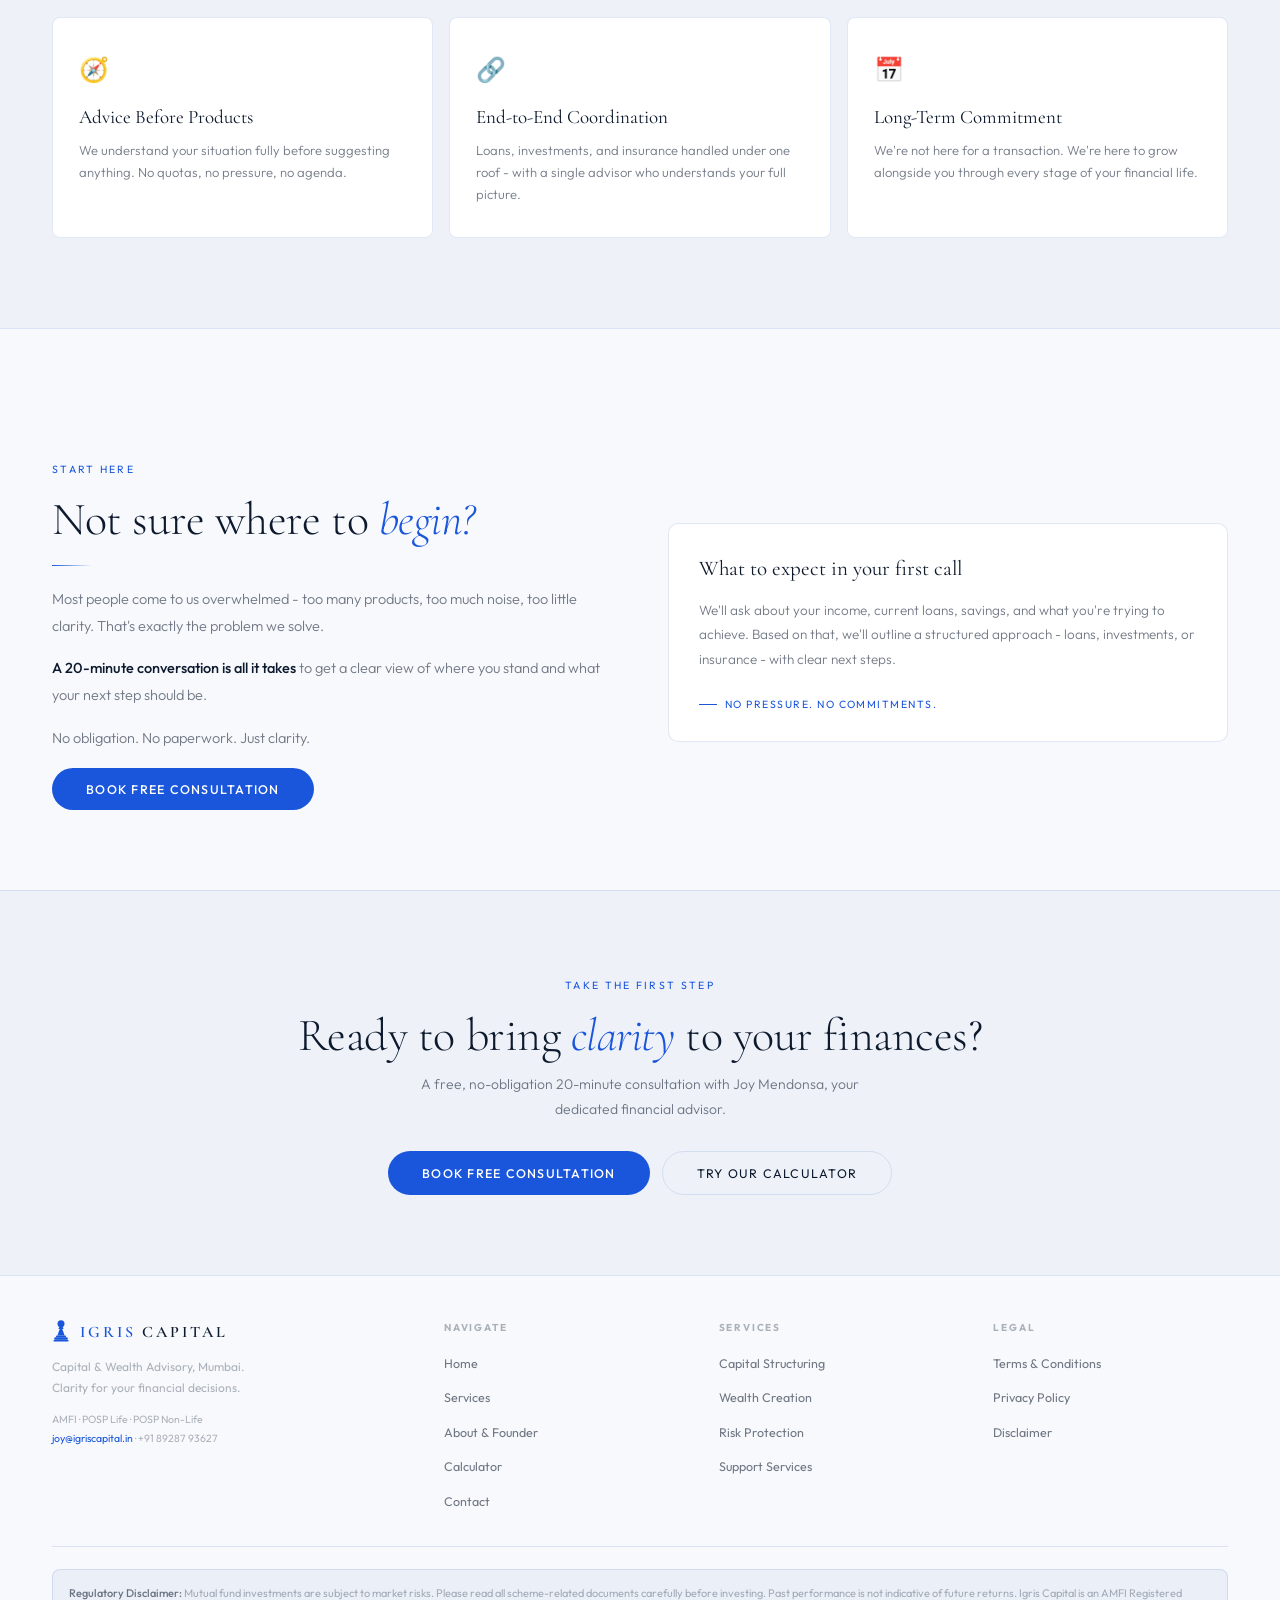
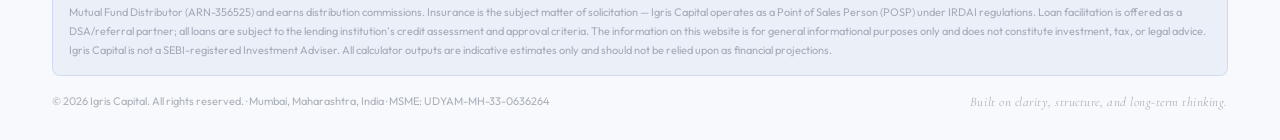
==== commit 4ea25fa6: "Update index.html" ====
--- a/index.html
+++ b/index.html
@@ -117,7 +117,7 @@
       <!-- CARD 01 — Capital Structuring -->
       <div class="pillar-card" onclick="go('services')">
         <div class="pillar-img-wrap">
-          <img src="[data-uri]" alt="Capital Structuring — Loans & Credit">
+          <img src="[data-uri]" alt="Capital Structuring — Loans & Credit">
           <div class="pillar-slash"></div>
           <div class="pillar-num-badge">01</div>
         </div>
@@ -445,7 +445,10 @@
 
         <div style="margin-top:28px;display:flex;gap:12px;flex-wrap:wrap">
           <button class="btn-p" onclick="go('contact')">Book a Free Consultation</button>
-          <a class="wa-btn" style="display:inline-flex;align-items:center;gap:8px;padding:11px 20px;border-radius:8px;font-size:13px;text-decoration:none" href="https://wa.me/918928793627?text=Hi%20Joy%2C%20I%27d%20like%20to%20connect." target="_blank" rel="noopener noreferrer">💬 WhatsApp Joy</a>
+          <a class="wa-btn-founder" href="https://wa.me/918928793627?text=Hi%20Joy%2C%20I%27d%20like%20to%20connect." target="_blank" rel="noopener noreferrer">
+            <svg viewBox="0 0 24 24" xmlns="http://www.w3.org/2000/svg" width="18" height="18" fill="currentColor"><path d="M17.472 14.382c-.297-.149-1.758-.867-2.03-.967-.273-.099-.471-.148-.67.15-.197.297-.767.966-.94 1.164-.173.199-.347.223-.644.075-.297-.15-1.255-.463-2.39-1.475-.883-.788-1.48-1.761-1.653-2.059-.173-.297-.018-.458.13-.606.134-.133.298-.347.446-.52.149-.174.198-.298.298-.497.099-.198.05-.371-.025-.52-.075-.149-.669-1.612-.916-2.207-.242-.579-.487-.5-.669-.51-.173-.008-.371-.01-.57-.01-.198 0-.52.074-.792.372-.272.297-1.04 1.016-1.04 2.479 0 1.462 1.065 2.875 1.213 3.074.149.198 2.096 3.2 5.077 4.487.709.306 1.262.489 1.694.625.712.227 1.36.195 1.871.118.571-.085 1.758-.719 2.006-1.413.248-.694.248-1.289.173-1.413-.074-.124-.272-.198-.57-.347m-5.421 7.403h-.004a9.87 9.87 0 01-5.031-1.378l-.361-.214-3.741.982.998-3.648-.235-.374a9.86 9.86 0 01-1.51-5.26c.001-5.45 4.436-9.884 9.888-9.884 2.64 0 5.122 1.03 6.988 2.898a9.825 9.825 0 012.893 6.994c-.003 5.45-4.437 9.884-9.885 9.884m8.413-18.297A11.815 11.815 0 0012.05 0C5.495 0 .16 5.335.157 11.892c0 2.096.547 4.142 1.588 5.945L.057 24l6.305-1.654a11.882 11.882 0 005.683 1.448h.005c6.554 0 11.89-5.335 11.893-11.893a11.821 11.821 0 00-3.48-8.413z"/></svg>
+            WhatsApp Joy
+          </a>
         </div>
       </div>
     </div>
--- a/css/styles.css
+++ b/css/styles.css
@@ -489,83 +489,80 @@
 
 /* ── FLOWCHART PROCESS SECTION ── */
 .flow-arrows{
-  display:flex;
-  align-items:center;
+  display:flex !important;
+  flex-direction:row !important;
+  align-items:stretch;
   margin:40px 0 0;
   gap:0;
   overflow-x:auto;
-  padding-bottom:4px;
+  padding-bottom:2px;
+  width:100%;
 }
 .flow-arrow{
-  flex:1;
-  min-width:120px;
-  height:48px;
-  display:flex;
+  flex:1 1 0;
+  min-width:0;
+  height:52px;
+  display:flex !important;
   align-items:center;
   justify-content:center;
   position:relative;
-  clip-path:polygon(0 0, calc(100% - 18px) 0, 100% 50%, calc(100% - 18px) 100%, 0 100%, 18px 50%);
+  clip-path:polygon(0 0, calc(100% - 20px) 0, 100% 50%, calc(100% - 20px) 100%, 0 100%, 20px 50%);
   font-family:'Outfit',sans-serif;
-  font-size:12px;
-  font-weight:500;
-  letter-spacing:.06em;
+  font-size:11.5px;
+  font-weight:600;
+  letter-spacing:.07em;
   text-transform:uppercase;
-  color:#fff;
   transition:opacity .2s;
+  white-space:nowrap;
+  padding:0 28px;
 }
 .flow-arrow:first-child{
-  clip-path:polygon(0 0, calc(100% - 18px) 0, 100% 50%, calc(100% - 18px) 100%, 0 100%);
-}
-.flow-arrow:hover{opacity:.85}
-.fa-1{background:#4ade80;color:#14532d}
-.fa-2{background:#60a5fa;color:#1e3a5f}
-.fa-3{background:#93c5fd;color:#1e3a5f}
-.fa-4{background:#818cf8;color:#1e1b4b}
+  clip-path:polygon(0 0, calc(100% - 20px) 0, 100% 50%, calc(100% - 20px) 100%, 0 100%);
+  padding-left:16px;
+}
+.flow-arrow:last-child{
+  clip-path:polygon(0 0, 100% 0, 100% 100%, 0 100%, 20px 50%);
+  padding-right:16px;
+}
+.flow-arrow:hover{opacity:.82}
+.fa-1{background:#6bbf6b;color:#fff}
+.fa-2{background:#5aadde;color:#fff}
+.fa-3{background:#7fbbe0;color:#fff}
+.fa-4{background:#7272c8;color:#fff}
 .fa-5{background:var(--acc);color:#fff}
 
+/* Step cards below arrows */
 .flow-cards{
-  display:grid;
+  display:grid !important;
   grid-template-columns:repeat(5,1fr);
-  gap:20px;
-  margin-top:20px;
+  gap:16px;
+  margin-top:16px;
 }
 .flow-card{
   background:var(--surf);
   border:1px solid var(--bdr);
   border-radius:12px;
-  padding:24px 20px;
+  padding:22px 16px 18px;
   text-align:center;
-  transition:box-shadow .25s,transform .25s;
-}
-.flow-card:hover{
-  transform:translateY(-3px);
-  box-shadow:var(--sh);
-}
-.flow-icon{
-  font-size:28px;
-  margin-bottom:14px;
-  display:block;
-}
+  transition:box-shadow .22s,transform .22s;
+}
+.flow-card:hover{transform:translateY(-3px);box-shadow:var(--sh);}
+.flow-icon{font-size:26px;margin-bottom:12px;display:block;}
 .flow-card h4{
   font-family:'Cormorant Garamond',serif;
-  font-size:16px;
+  font-size:15px;
   font-weight:400;
   color:var(--txt);
-  margin-bottom:10px;
+  margin-bottom:9px;
   line-height:1.35;
 }
-.flow-card p{
-  font-size:12px;
-  color:var(--txm);
-  line-height:1.75;
-  font-weight:300;
-}
-
-/* ── FOUNDER PROFILE NEW ── */
+.flow-card p{font-size:12px;color:var(--txm);line-height:1.75;font-weight:300;}
+
+/* ── FOUNDER PROFILE — circle photo top, content below ── */
 .founder-profile-new{
   display:grid;
-  grid-template-columns:340px 1fr;
-  gap:56px;
+  grid-template-columns:220px 1fr;
+  gap:52px;
   align-items:start;
   margin-top:48px;
 }
@@ -573,15 +570,20 @@
   display:flex;
   flex-direction:column;
   align-items:center;
-  gap:20px;
-}
+  gap:16px;
+  text-align:center;
+  position:sticky;
+  top:100px;
+}
+/* Circle photo */
 .fpn-photo-frame{
-  width:100%;
-  border-radius:16px;
+  width:160px;
+  height:160px;
+  border-radius:50%;
   overflow:hidden;
-  border:1px solid var(--bdr);
-  box-shadow:var(--sh);
-  aspect-ratio:3/4;
+  border:3px solid var(--acc);
+  box-shadow:0 4px 24px rgba(37,99,199,.18);
+  flex-shrink:0;
 }
 .fpn-photo-frame img{
   width:100%;
@@ -590,99 +592,71 @@
   object-position:center top;
   display:block;
 }
-.fpn-name-block{
-  text-align:center;
-}
+.fpn-name-block{text-align:center;}
 .fpn-name{
   font-family:'Cormorant Garamond',serif;
-  font-size:26px;
+  font-size:22px;
   font-weight:400;
   color:var(--txt);
   margin-bottom:4px;
 }
 .fpn-role{
-  font-size:11px;
+  font-size:10px;
   letter-spacing:.14em;
   text-transform:uppercase;
   color:var(--acc);
-  margin-bottom:8px;
-}
-.fpn-location{
-  font-size:12px;
-  color:var(--txm);
-  font-weight:300;
-}
-.fpn-story p{
-  font-size:14px;
-  color:var(--txm);
-  line-height:1.85;
-  font-weight:300;
-}
+  margin-bottom:6px;
+}
+.fpn-location{font-size:12px;color:var(--txm);font-weight:300;}
+.fpn-story p{font-size:14px;color:var(--txm);line-height:1.85;font-weight:300;}
 .fpn-creds-grid{
   display:grid;
   grid-template-columns:1fr 1fr;
-  gap:14px;
+  gap:12px;
   margin-top:28px;
 }
 .fpn-cred{
   display:flex;
   align-items:flex-start;
-  gap:12px;
-  padding:14px 16px;
+  gap:10px;
+  padding:12px 14px;
   background:var(--surf);
   border:1px solid var(--bdr);
   border-radius:10px;
 }
-.fpn-ci{
-  font-size:20px;
-  flex-shrink:0;
-  margin-top:2px;
-}
-.fpn-cred strong{
-  font-size:13px;
-  color:var(--txt);
-  font-weight:500;
-  display:block;
-  margin-bottom:2px;
-}
-.fpn-cred span{
-  font-size:11.5px;
-  color:var(--txm);
-  font-weight:300;
-}
-.fpn-tags{
-  display:flex;
-  flex-wrap:wrap;
-  gap:8px;
-  margin-top:20px;
-}
+.fpn-ci{font-size:18px;flex-shrink:0;margin-top:1px;}
+.fpn-cred strong{font-size:12.5px;color:var(--txt);font-weight:500;display:block;margin-bottom:2px;}
+.fpn-cred span{font-size:11px;color:var(--txm);font-weight:300;}
+.fpn-tags{display:flex;flex-wrap:wrap;gap:7px;margin-top:18px;}
 .fpn-tags span{
-  padding:5px 14px;
+  padding:5px 13px;
   border:1px solid var(--bdr);
   border-radius:100px;
-  font-size:11.5px;
+  font-size:11px;
   color:var(--txm);
   background:var(--card);
 }
 
 /* ── RESPONSIVE ── */
 @media(max-width:1024px){
-  .flow-cards{grid-template-columns:repeat(3,1fr)}
-  .founder-profile-new{grid-template-columns:260px 1fr;gap:36px}
+  .flow-cards{grid-template-columns:repeat(3,1fr);}
+  .founder-profile-new{grid-template-columns:180px 1fr;gap:36px;}
+  .fpn-photo-frame{width:140px;height:140px;}
 }
 @media(max-width:768px){
-  .flow-arrows{gap:2px}
-  .flow-arrow{min-width:80px;font-size:10px;height:40px}
-  .flow-cards{grid-template-columns:1fr 1fr}
-  .founder-profile-new{grid-template-columns:1fr;gap:32px}
-  .fpn-photo-frame{aspect-ratio:4/3;max-width:340px;margin:0 auto}
-  .fpn-creds-grid{grid-template-columns:1fr}
+  .flow-arrows{gap:1px}
+  .flow-arrow{font-size:9px;height:44px;padding:0 20px;}
+  .flow-cards{grid-template-columns:1fr 1fr;}
+  .founder-profile-new{grid-template-columns:1fr;gap:28px;}
+  .fpn-photo-col{position:static;flex-direction:row;text-align:left;gap:20px;}
+  .fpn-photo-frame{width:100px;height:100px;flex-shrink:0;}
+  .fpn-name-block{text-align:left;}
+  .fpn-creds-grid{grid-template-columns:1fr;}
 }
 @media(max-width:480px){
-  .flow-cards{grid-template-columns:1fr}
-  .flow-arrows{display:grid;grid-template-columns:1fr 1fr;gap:6px}
-  .flow-arrow{clip-path:none;border-radius:8px;height:36px}
-  .fa-5{grid-column:1/-1}
+  .flow-cards{grid-template-columns:1fr;}
+  .flow-arrows{flex-wrap:wrap;gap:4px;}
+  .flow-arrow{clip-path:none!important;border-radius:8px;height:38px;flex:1 1 45%;}
 }
 
 /* ── PILLAR CARDS — IMAGE TOP WITH DIAGONAL SLASH ── */
@@ -707,17 +681,18 @@
   box-shadow:0 16px 40px rgba(0,0,0,.10);
 }
 
-/* Image block at top */
+/* ── PILLAR CARD IMAGE: diagonal clip bottom of image reveals card bg ── */
 .pillar-img-wrap{
   position:relative;
   width:100%;
-  height:180px;
-  overflow:hidden;
+  /* clip-path cuts a diagonal off the bottom-right corner of the image zone */
+  clip-path:polygon(0 0, 100% 0, 100% 72%, 0 100%);
   flex-shrink:0;
+  background:var(--surf);
 }
 .pillar-img-wrap img{
   width:100%;
-  height:100%;
+  height:200px;
   object-fit:cover;
   object-position:center;
   display:block;
@@ -727,38 +702,27 @@
   transform:scale(1.04);
 }
 
-/* Diagonal slash overlay — top-right to bottom-left */
-.pillar-slash{
-  position:absolute;
-  inset:0;
-  pointer-events:none;
-  background:linear-gradient(
-    135deg,
-    transparent 0%,
-    transparent 54%,
-    var(--surf) 54%,
-    var(--surf) 100%
-  );
-  clip-path:polygon(100% 0, 100% 100%, 0 100%);
-}
-
-/* Number badge top-left */
+/* Number badge — top-left over image */
 .pillar-num-badge{
   position:absolute;
   top:14px;
-  left:14px;
+  left:16px;
   font-family:'Cormorant Garamond',serif;
-  font-size:28px;
+  font-size:30px;
   font-weight:300;
-  color:rgba(255,255,255,.85);
+  color:rgba(255,255,255,.9);
   line-height:1;
-  text-shadow:0 2px 8px rgba(0,0,0,.3);
+  text-shadow:0 2px 10px rgba(0,0,0,.4);
   pointer-events:none;
-}
-
-/* Content area */
+  z-index:2;
+}
+
+/* No separate slash div needed anymore */
+.pillar-slash{ display:none; }
+
+/* Content sits below clipped image — gives natural gap */
 .pillar-body{
-  padding:22px 22px 20px;
+  padding:20px 20px 22px;
   display:flex;
   flex-direction:column;
   flex:1;
@@ -809,18 +773,8 @@
   font-weight:500;
   margin-top:auto;
 }
-.pillar-card:hover .pillar-cta{
-  text-decoration:underline;
-}
-
-/* Old pillar classes no longer needed — reset */
-.pillar-num, .pillar-icon{ display:none; }
-
-/* Responsive */
-@media(max-width:1024px){
-  .pillar-grid{grid-template-columns:repeat(2,1fr)}
-}
-@media(max-width:560px){
-  .pillar-grid{grid-template-columns:1fr}
-  .pillar-img-wrap{height:200px}
-}
+.pillar-card:hover .pillar-cta{text-decoration:underline;}
+.pillar-num,.pillar-icon{display:none;}
+
+@media(max-width:1024px){.pillar-grid{grid-template-columns:repeat(2,1fr)}}
+@media(max-width:560px){.pillar-grid{grid-template-columns:1fr}.pillar-img-wrap img{height:220px}}
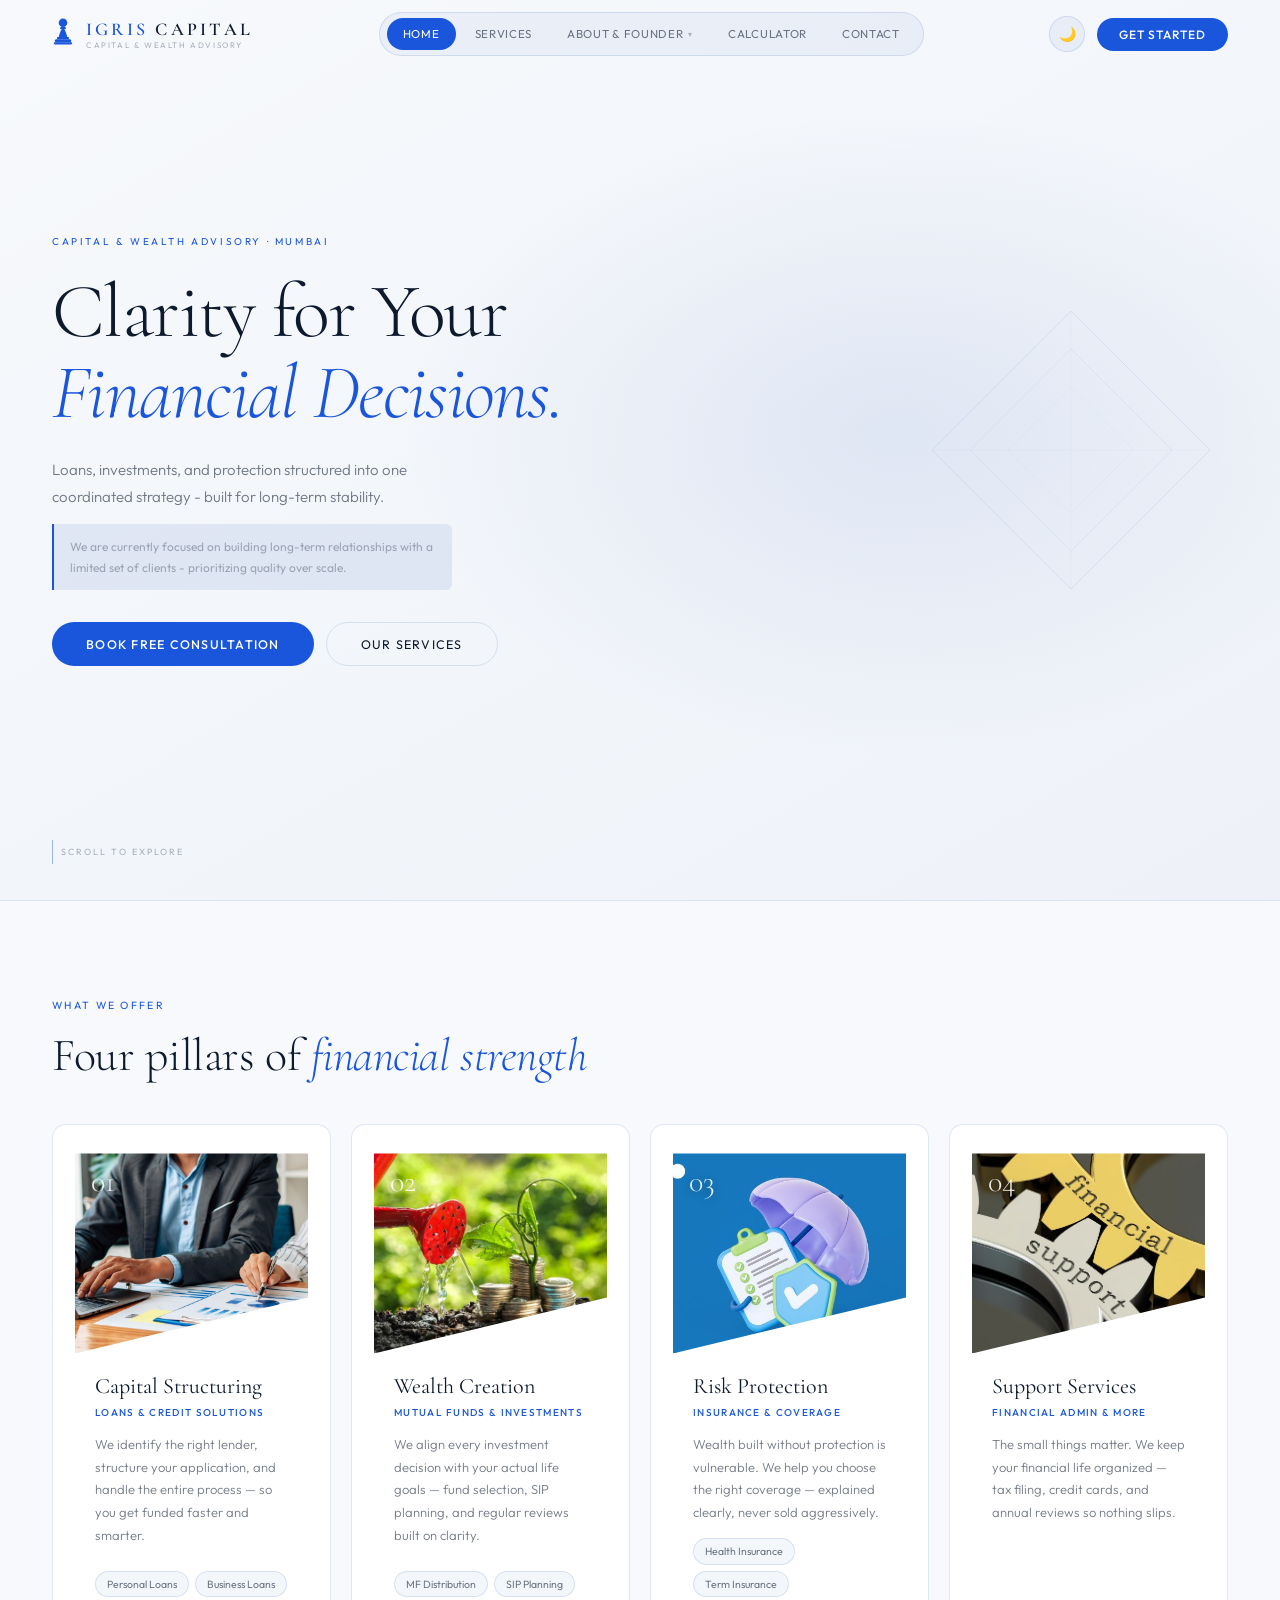
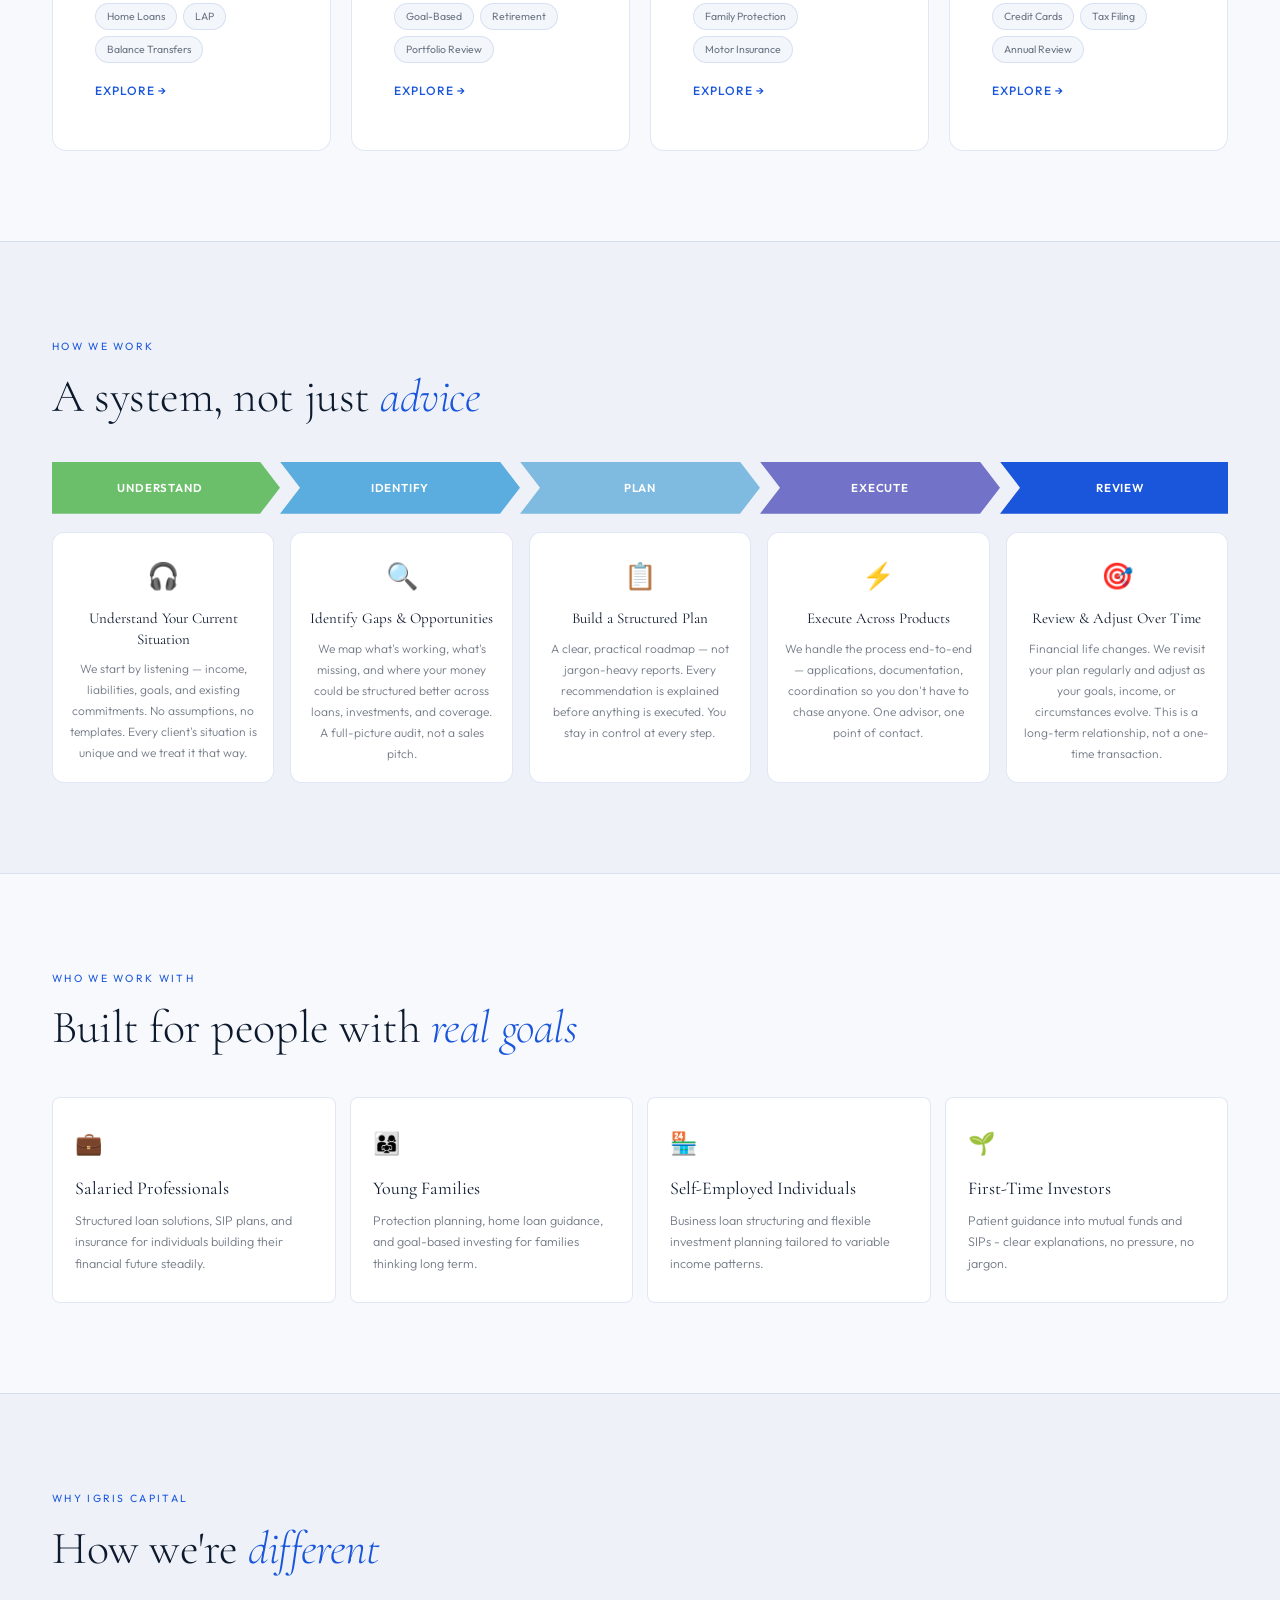
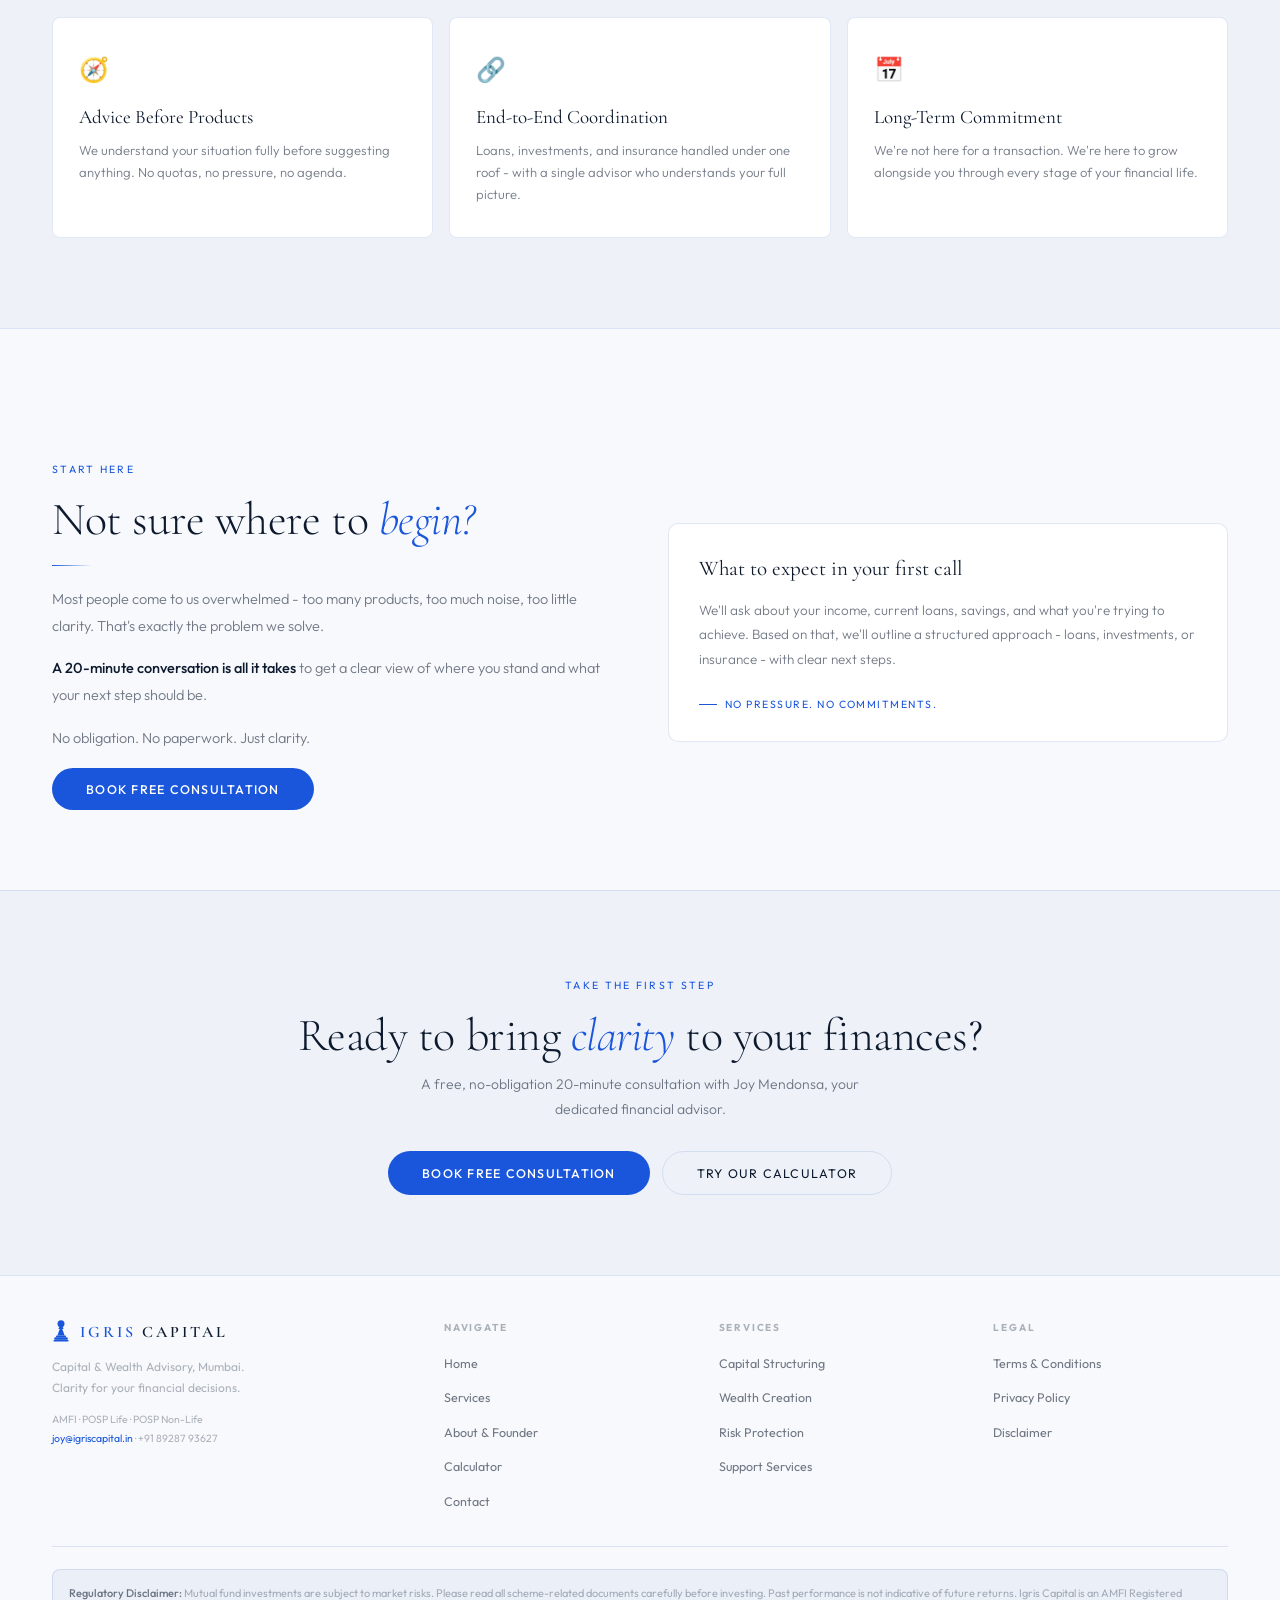
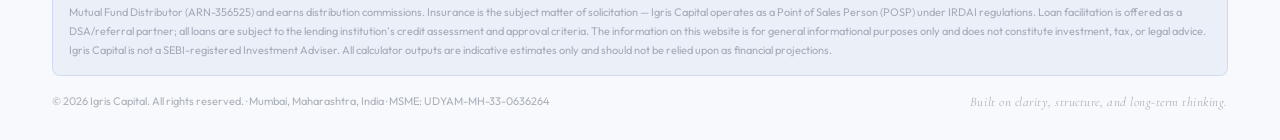
==== commit 5fe380b1: "Update index.html" ====
--- a/index.html
+++ b/index.html
@@ -1,5 +1,5 @@
 <!DOCTYPE html>
-<html lang="en" data-theme="light">
+<html lang="en" data-theme="dark">
 <head>
 <meta charset="UTF-8">
 <meta name="viewport" content="width=device-width, initial-scale=1.0">
@@ -62,7 +62,7 @@
     <a onclick="go('contact')" data-p="contact">Contact</a>
   </div>
   <div class="nav-r">
-    <button class="theme-btn" id="themeBtn" aria-label="Toggle theme">🌙</button>
+    <button class="theme-btn" id="themeBtn" aria-label="Toggle theme">☀️</button>
     <button class="cta-btn" onclick="go('contact')">Get Started</button>
     <button class="ham-btn" id="hamBtn" aria-label="Menu">
       <span></span><span></span><span></span>
@@ -117,7 +117,7 @@
       <!-- CARD 01 — Capital Structuring -->
       <div class="pillar-card" onclick="go('services')">
         <div class="pillar-img-wrap">
-          <img src="[data-uri]" alt="Capital Structuring — Loans & Credit">
+          <img src="[data-uri]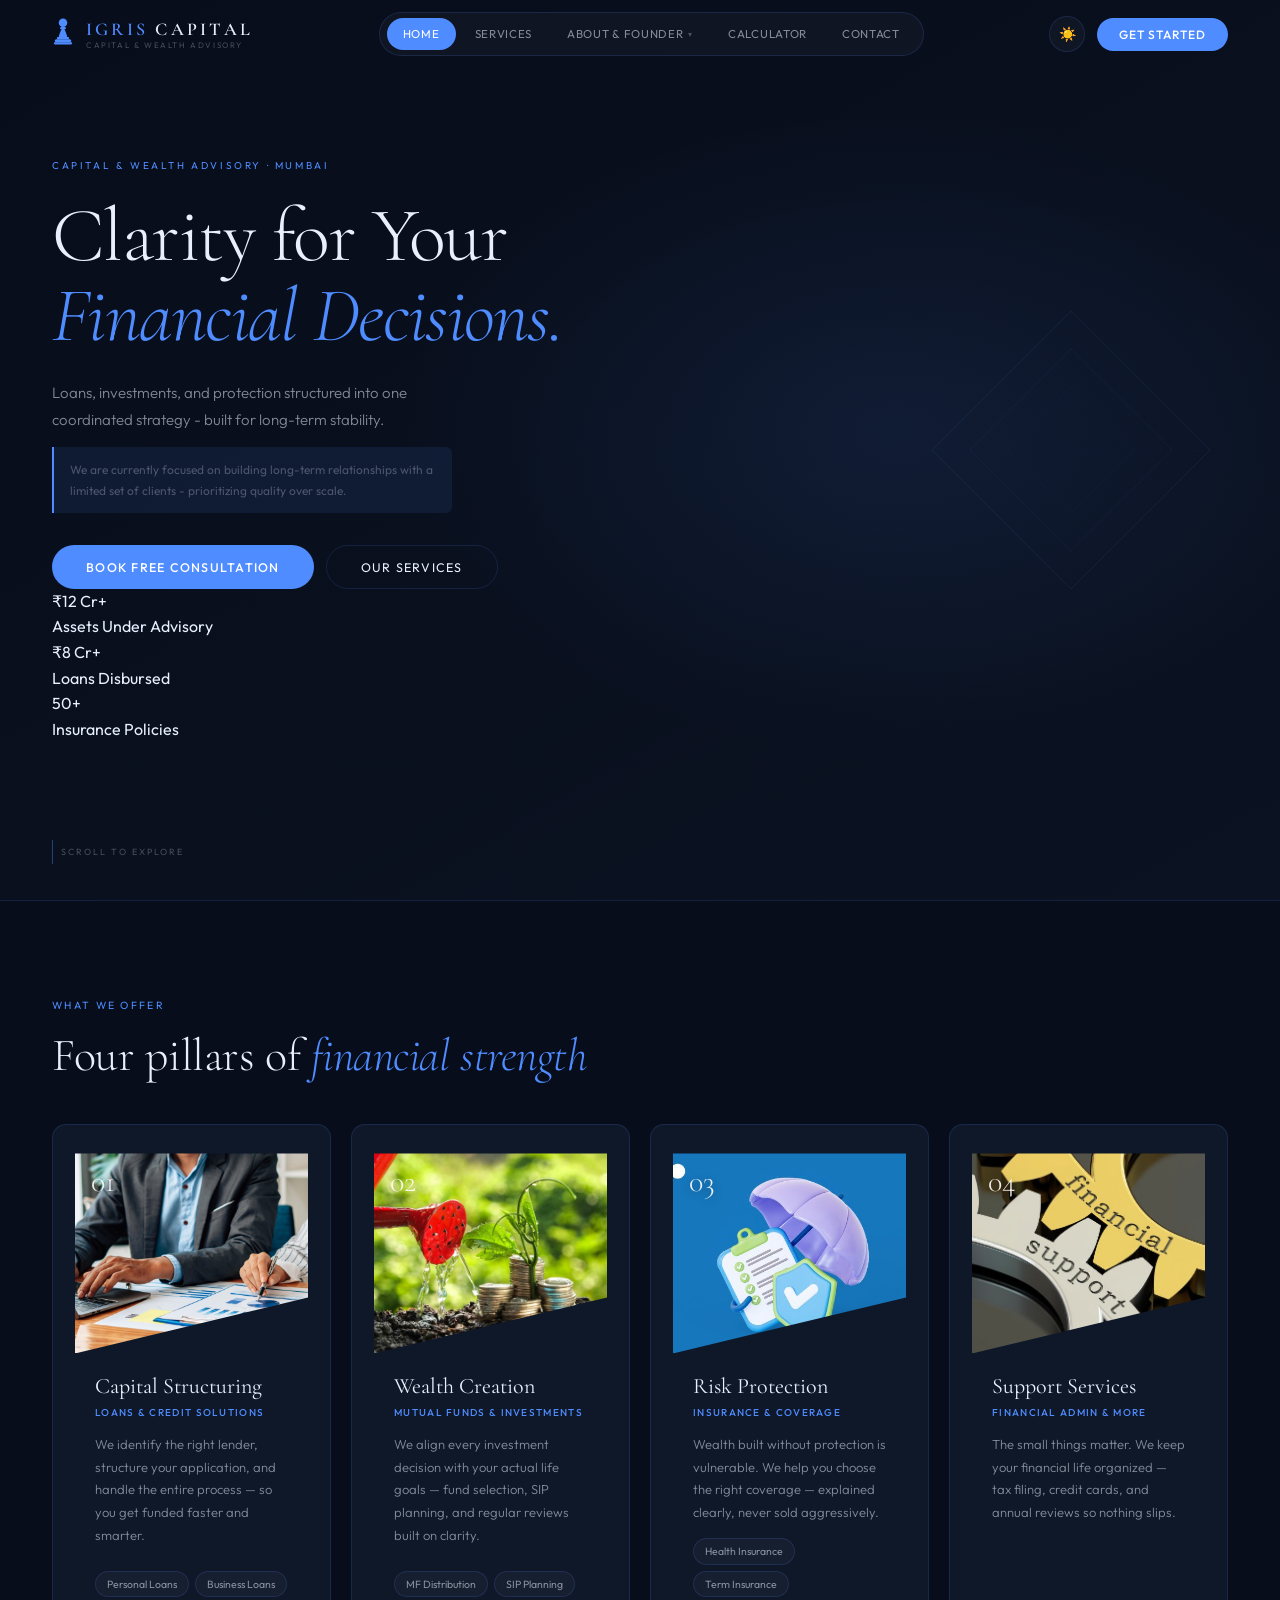
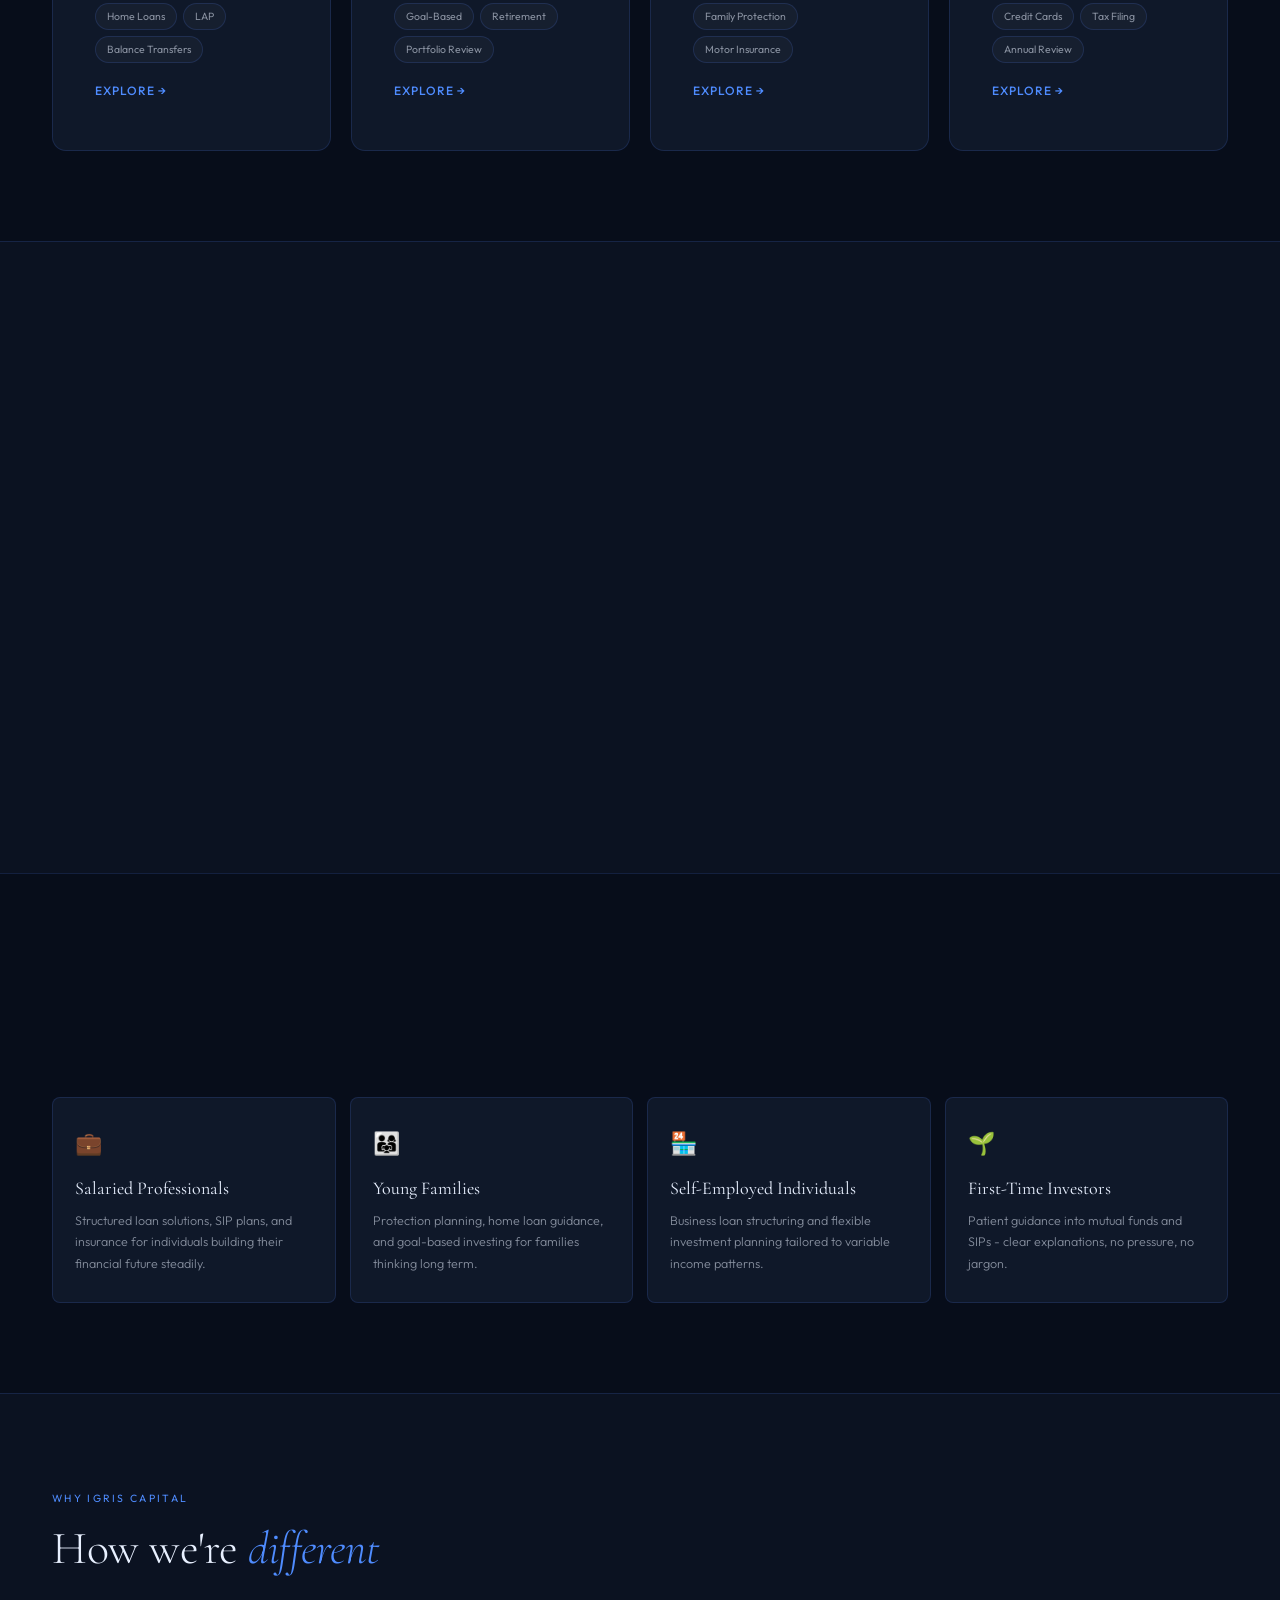
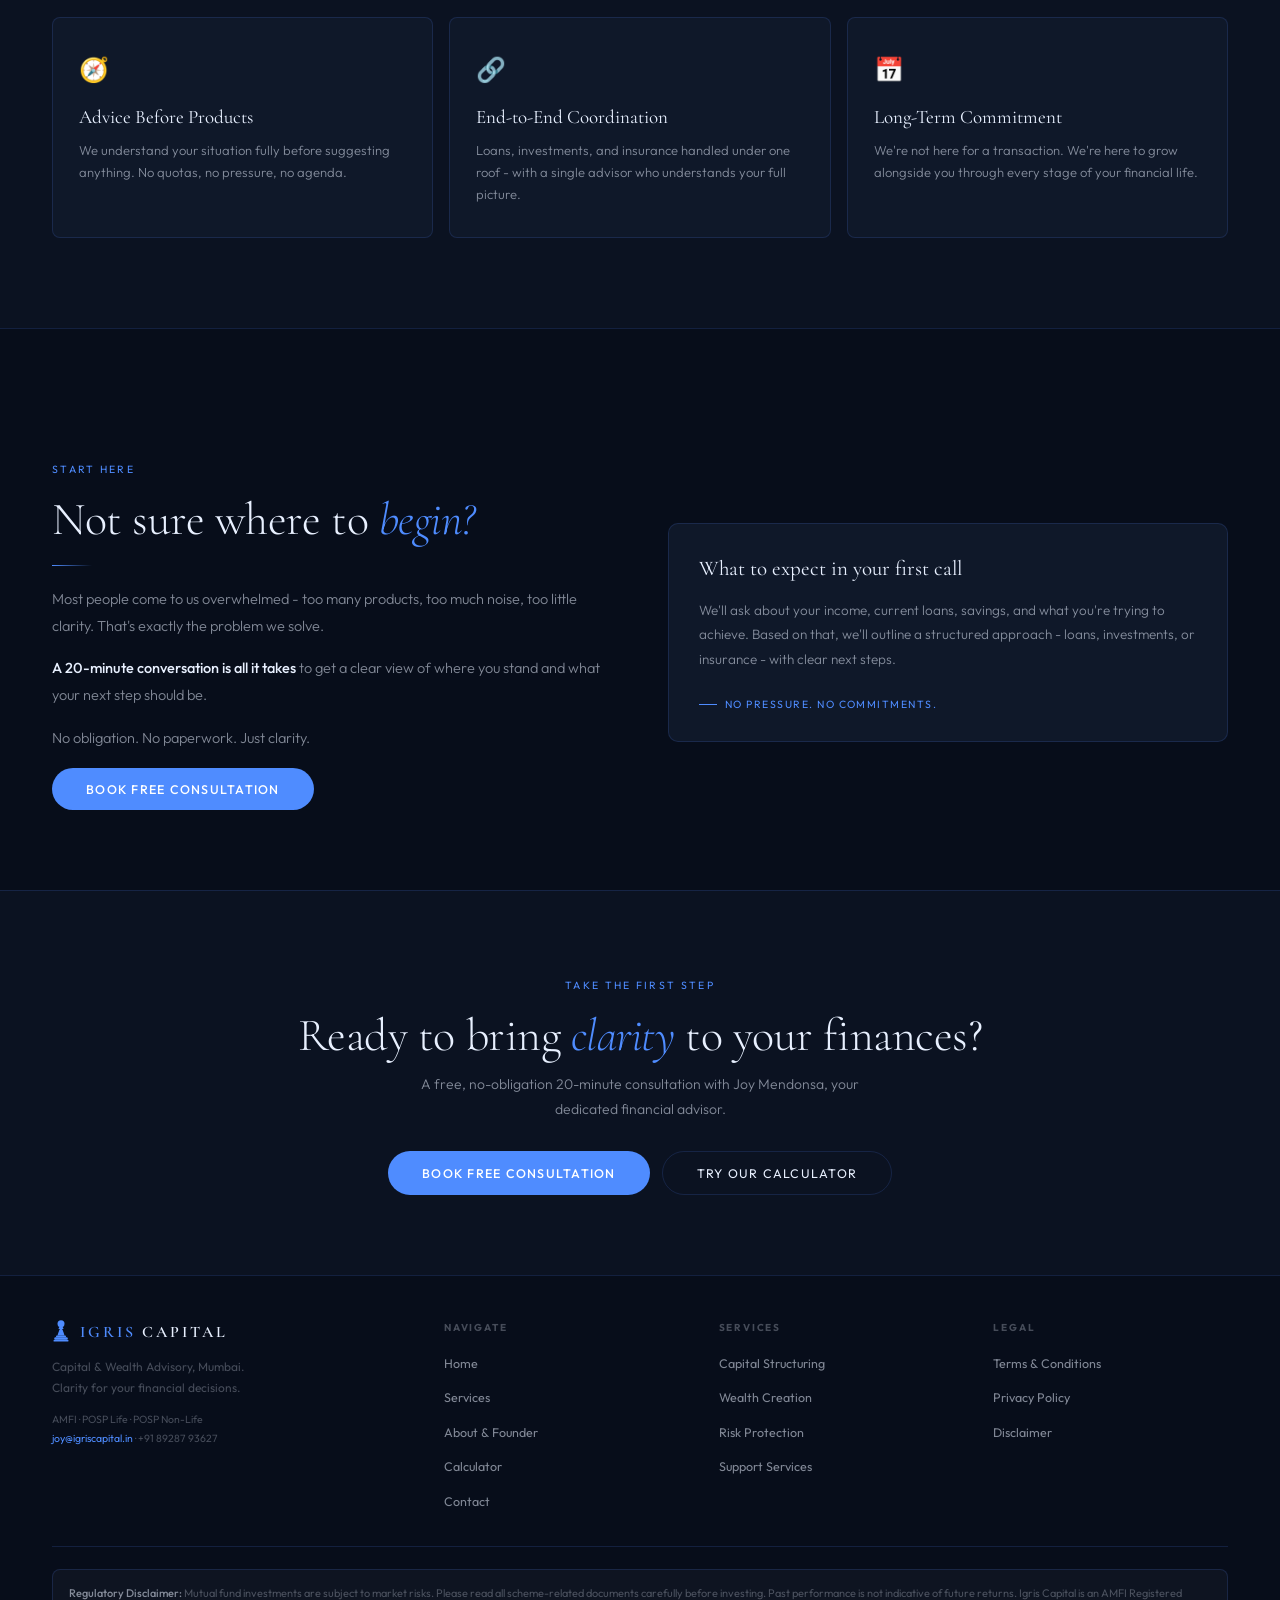
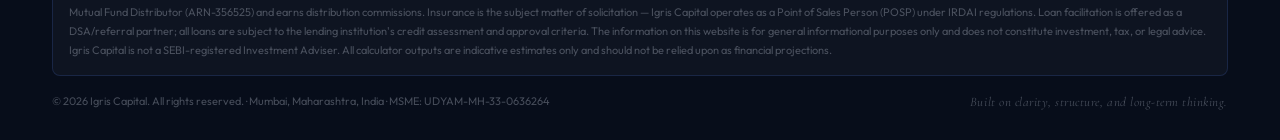
==== commit db2d0559: "Update index.html" ====
--- a/index.html
+++ b/index.html
@@ -105,6 +105,25 @@
         <button class="btn-p" onclick="go('contact')">Book Free Consultation</button>
         <button class="btn-o" onclick="go('services')">Our Services</button>
       </div>
+
+      <!-- HERO STATS -->
+      <div class="hero-stats fu d5">
+        <div class="hstat">
+          <div class="hstat-val">₹<span id="aum-val">12</span> Cr+</div>
+          <div class="hstat-label">Assets Under Advisory</div>
+        </div>
+        <div class="hstat-div"></div>
+        <div class="hstat">
+          <div class="hstat-val">₹<span id="loans-val">8</span> Cr+</div>
+          <div class="hstat-label">Loans Disbursed</div>
+        </div>
+        <div class="hstat-div"></div>
+        <div class="hstat">
+          <div class="hstat-val"><span id="ins-val">50</span>+</div>
+          <div class="hstat-label">Insurance Policies</div>
+        </div>
+      </div>
+
     </div>
     <div class="scroll-hint">Scroll to explore</div>
   </section>
@@ -1065,6 +1084,52 @@
     </div>
   </div>
 </footer>
+
+<!-- ══════════════════════════════════════
+     ADMIN PANEL (hidden, access via #admin-igris)
+══════════════════════════════════════ -->
+<div id="admin-overlay" style="display:none;position:fixed;inset:0;background:rgba(0,0,0,.7);z-index:9999;backdrop-filter:blur(4px)" onclick="if(event.target===this)closeAdmin()"></div>
+<div id="admin-panel" style="display:none;position:fixed;top:50%;left:50%;transform:translate(-50%,-50%);z-index:10000;background:var(--surf);border:1px solid var(--bdr);border-radius:16px;padding:36px 40px;width:min(480px,92vw);box-shadow:0 24px 64px rgba(0,0,0,.4)">
+  <div style="display:flex;justify-content:space-between;align-items:center;margin-bottom:28px">
+    <div>
+      <div style="font-size:10px;letter-spacing:.18em;text-transform:uppercase;color:var(--acc);margin-bottom:4px">Igris Capital</div>
+      <h3 style="font-family:'Cormorant Garamond',serif;font-size:24px;font-weight:400;color:var(--txt)">Stats Admin Panel</h3>
+    </div>
+    <button onclick="closeAdmin()" style="background:none;border:none;font-size:22px;color:var(--txf);cursor:pointer;padding:4px">✕</button>
+  </div>
+
+  <div style="display:flex;flex-direction:column;gap:18px">
+    <div class="admin-field">
+      <label>AUM (Assets Under Advisory) <span style="color:var(--txf);font-size:11px">shown as ₹X Cr+</span></label>
+      <div style="display:flex;align-items:center;gap:8px;margin-top:8px">
+        <span style="color:var(--txm);font-size:14px">₹</span>
+        <input type="number" id="admin-aum" min="0" step="0.5" placeholder="e.g. 12" style="flex:1">
+        <span style="color:var(--txm);font-size:14px">Cr+</span>
+      </div>
+    </div>
+    <div class="admin-field">
+      <label>Loans Disbursed <span style="color:var(--txf);font-size:11px">shown as ₹X Cr+</span></label>
+      <div style="display:flex;align-items:center;gap:8px;margin-top:8px">
+        <span style="color:var(--txm);font-size:14px">₹</span>
+        <input type="number" id="admin-loans" min="0" step="0.5" placeholder="e.g. 8" style="flex:1">
+        <span style="color:var(--txm);font-size:14px">Cr+</span>
+      </div>
+    </div>
+    <div class="admin-field">
+      <label>Insurance Policies <span style="color:var(--txf);font-size:11px">shown as X+</span></label>
+      <div style="display:flex;align-items:center;gap:8px;margin-top:8px">
+        <input type="number" id="admin-ins" min="0" step="1" placeholder="e.g. 50" style="flex:1">
+        <span style="color:var(--txm);font-size:14px">+</span>
+      </div>
+    </div>
+  </div>
+
+  <div style="display:flex;gap:10px;margin-top:28px">
+    <button onclick="saveAdminStats()" class="btn-p" style="flex:1;border-radius:8px;padding:13px">Save &amp; Update →</button>
+    <button onclick="closeAdmin()" class="btn-o" style="border-radius:8px;padding:13px 20px">Cancel</button>
+  </div>
+  <p style="font-size:11px;color:var(--txf);margin-top:14px;text-align:center">Changes save locally and persist on this device.</p>
+</div>
 <script src="js/app.js"></script>
 </body>
 </html>
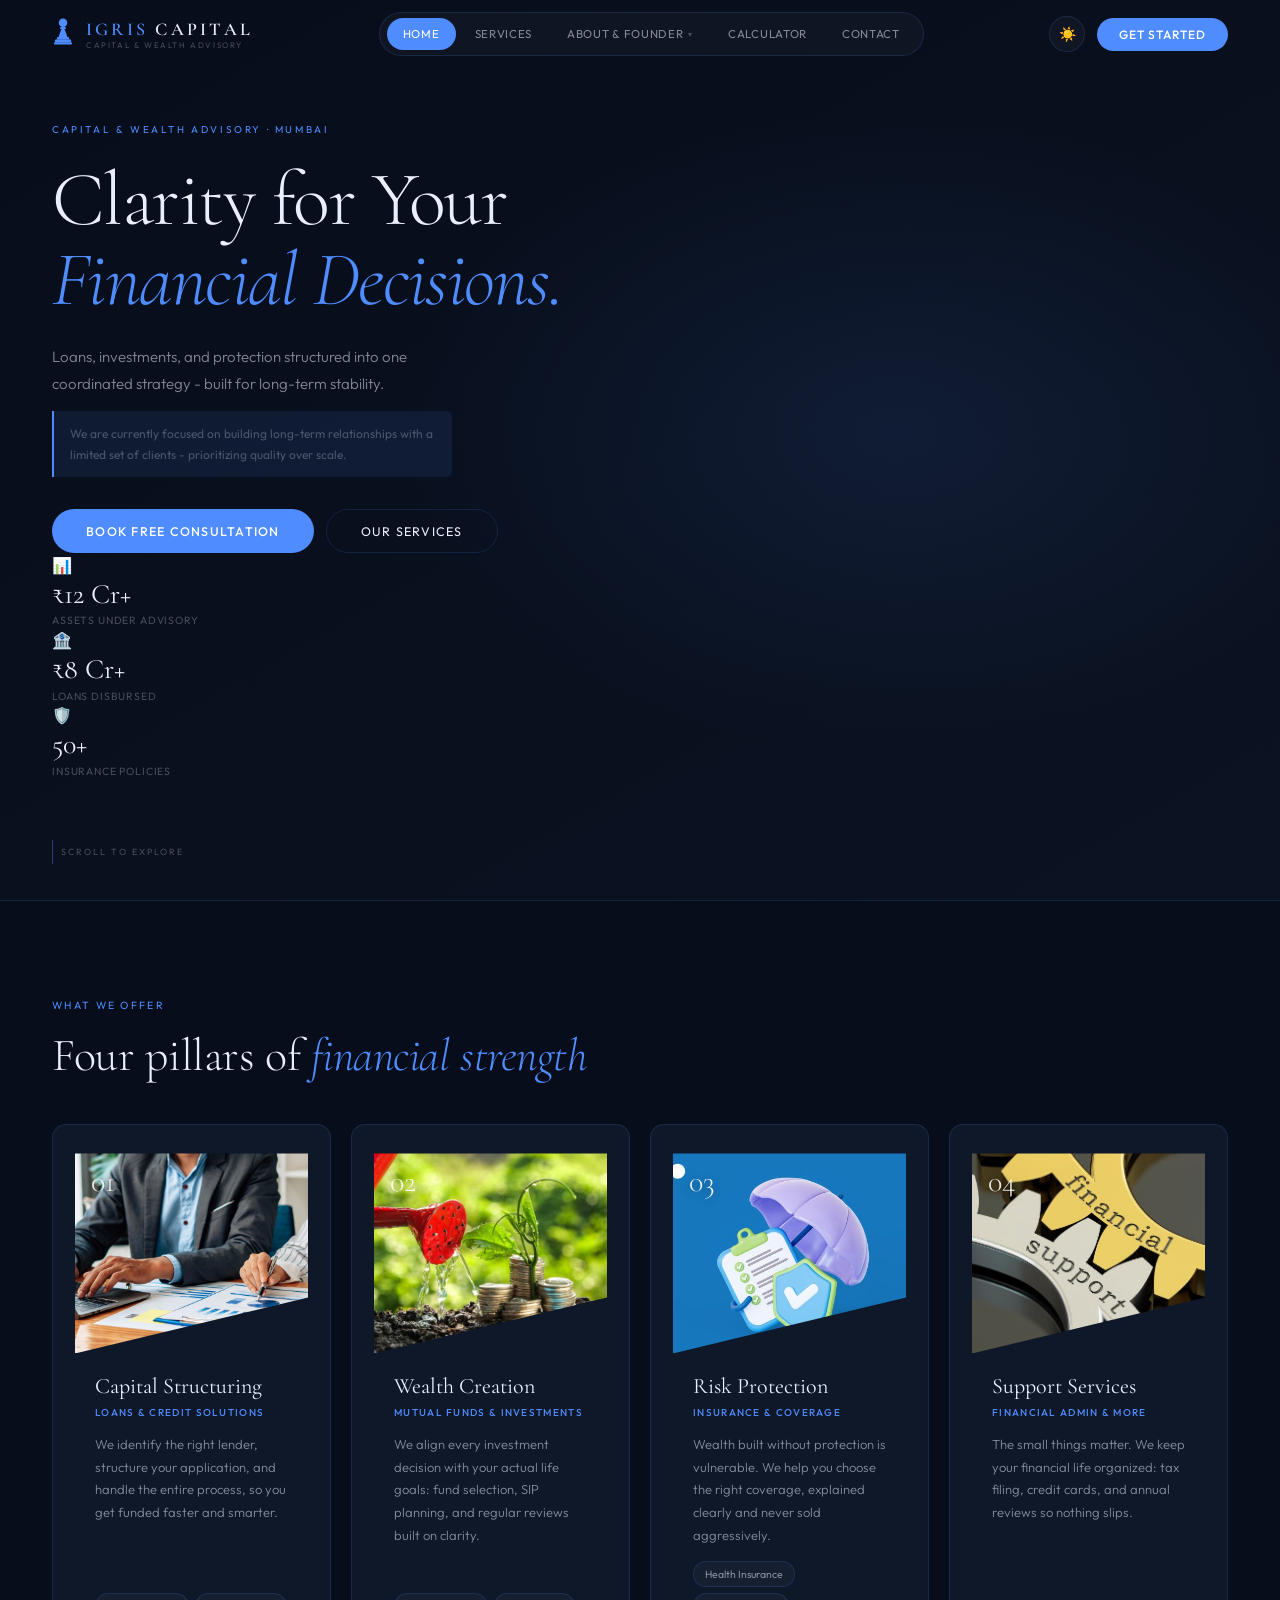
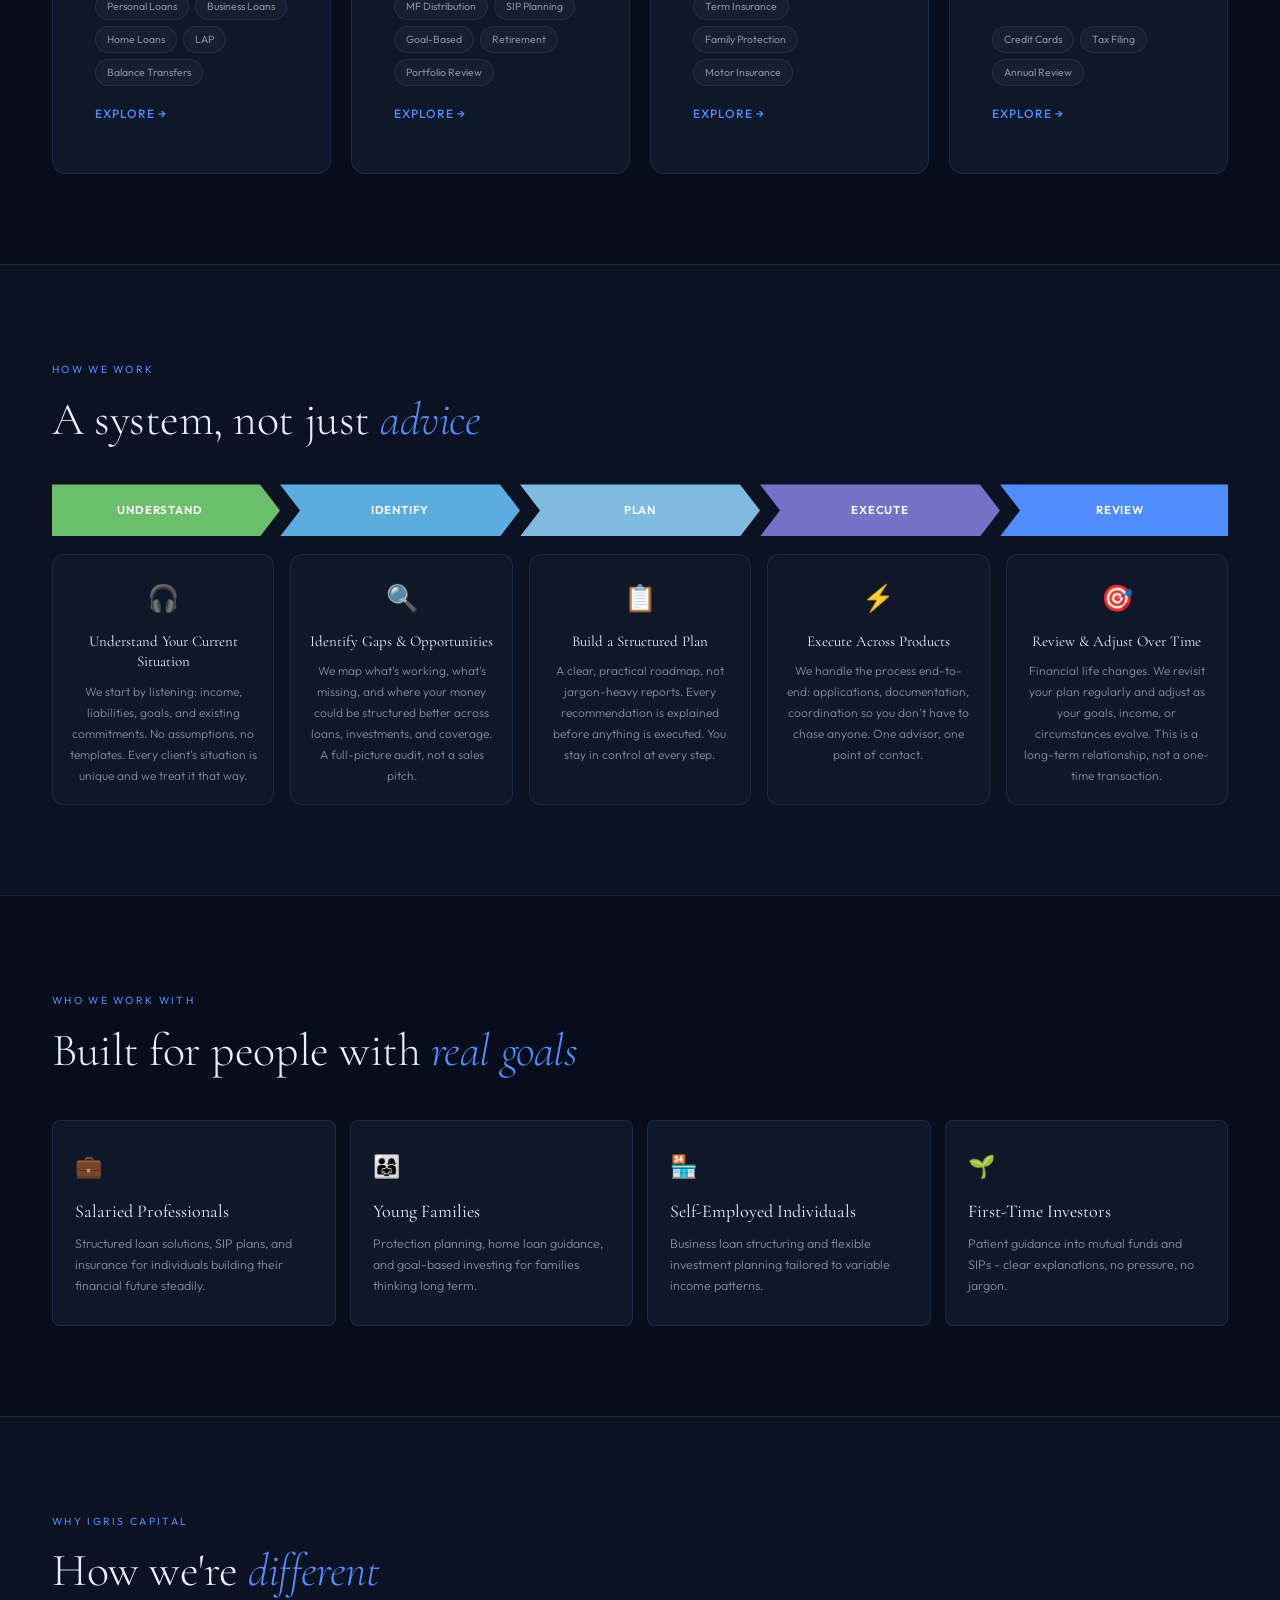
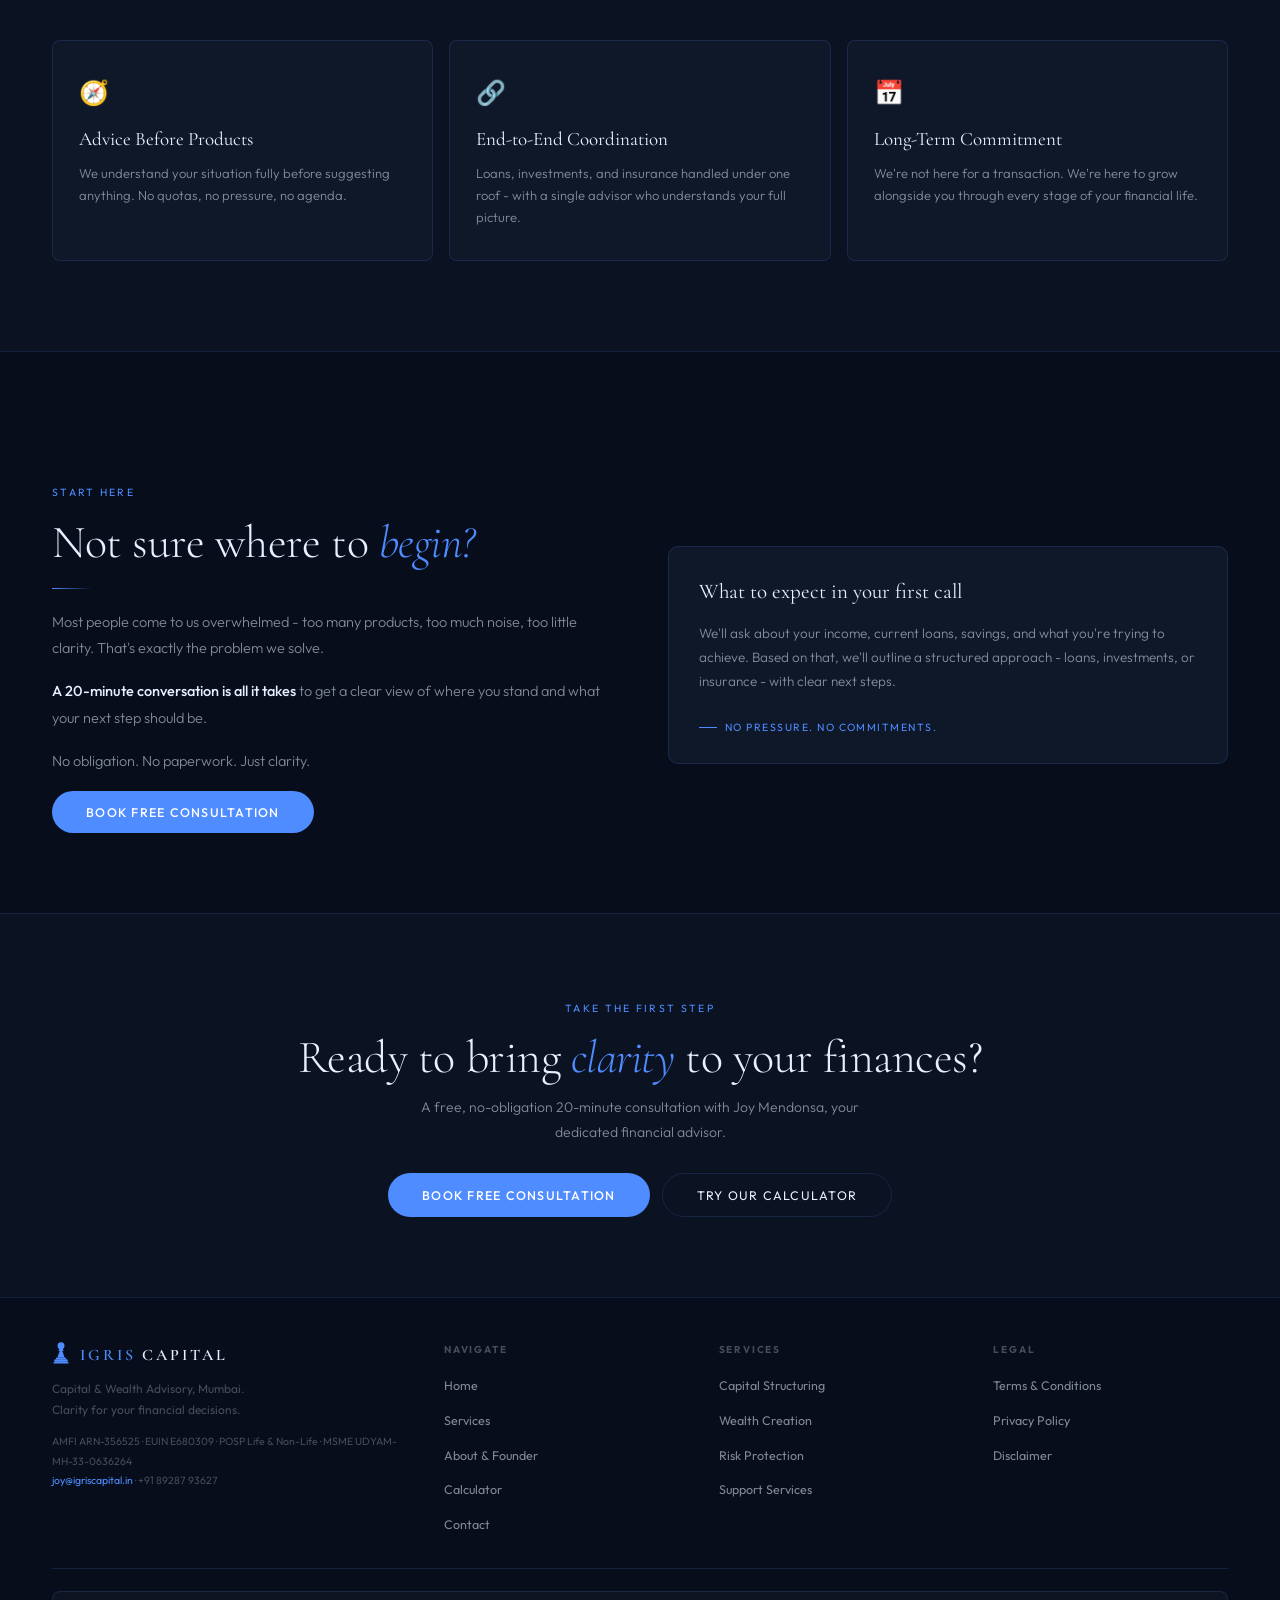
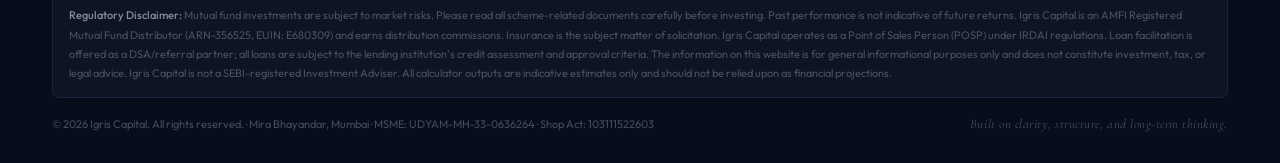
==== commit d614e2e6: "Update print statement from 'Hello' to 'Goodbye'" ====
--- a/index.html
+++ b/index.html
@@ -87,44 +87,42 @@
 <div class="page active" id="page-home">
   <section class="hero">
     <div class="hero-bg"></div>
-    <div class="hero-geo" aria-hidden="true">
-      <svg viewBox="0 0 290 290" fill="none" xmlns="http://www.w3.org/2000/svg">
-        <polygon points="145,6 284,145 145,284 6,145" stroke="var(--acc)" stroke-width="1" opacity="0.22"/>
-        <polygon points="145,44 246,145 145,246 44,145" stroke="var(--acc)" stroke-width="1" opacity="0.14"/>
-        <polygon points="145,82 208,145 145,208 82,145" stroke="var(--acc)" stroke-width="1" opacity="0.08"/>
-        <line x1="145" y1="6" x2="145" y2="284" stroke="var(--acc)" stroke-width="0.5" opacity="0.1"/>
-        <line x1="6" y1="145" x2="284" y2="145" stroke="var(--acc)" stroke-width="0.5" opacity="0.1"/>
-      </svg>
-    </div>
-    <div class="hero-c">
-      <div class="hero-eye fu">Capital &amp; Wealth Advisory &middot; Mumbai</div>
-      <h1 class="fu d1">Clarity for Your<br><em>Financial Decisions.</em></h1>
-      <p class="hero-sub fu d2">Loans, investments, and protection structured into one coordinated strategy - built for long-term stability.</p>
-      <p class="hero-focus fu d3">We are currently focused on building long-term relationships with a limited set of clients - prioritizing quality over scale.</p>
-      <div class="hero-acts fu d4">
-        <button class="btn-p" onclick="go('contact')">Book Free Consultation</button>
-        <button class="btn-o" onclick="go('services')">Our Services</button>
-      </div>
-
-      <!-- HERO STATS -->
-      <div class="hero-stats fu d5">
-        <div class="hstat">
-          <div class="hstat-val">₹<span id="aum-val">12</span> Cr+</div>
+
+    <div class="hero-inner">
+
+      <!-- LEFT: text content -->
+      <div class="hero-c">
+        <div class="hero-eye fu">Capital &amp; Wealth Advisory &middot; Mumbai</div>
+        <h1 class="fu d1">Clarity for Your<br><em>Financial Decisions.</em></h1>
+        <p class="hero-sub fu d2">Loans, investments, and protection structured into one coordinated strategy - built for long-term stability.</p>
+        <p class="hero-focus fu d3">We are currently focused on building long-term relationships with a limited set of clients - prioritizing quality over scale.</p>
+        <div class="hero-acts fu d4">
+          <button class="btn-p" onclick="go('contact')">Book Free Consultation</button>
+          <button class="btn-o" onclick="go('services')">Our Services</button>
+        </div>
+      </div>
+
+      <!-- RIGHT: stats cards -->
+      <div class="hero-stats-col fu d2">
+        <div class="hstat-card" id="hstat-aum">
+          <div class="hstat-icon">📊</div>
+          <div class="hstat-val" id="aum-display">₹12 Cr+</div>
           <div class="hstat-label">Assets Under Advisory</div>
         </div>
-        <div class="hstat-div"></div>
-        <div class="hstat">
-          <div class="hstat-val">₹<span id="loans-val">8</span> Cr+</div>
+        <div class="hstat-card" id="hstat-loans">
+          <div class="hstat-icon">🏦</div>
+          <div class="hstat-val" id="loans-display">₹8 Cr+</div>
           <div class="hstat-label">Loans Disbursed</div>
         </div>
-        <div class="hstat-div"></div>
-        <div class="hstat">
-          <div class="hstat-val"><span id="ins-val">50</span>+</div>
+        <div class="hstat-card" id="hstat-ins">
+          <div class="hstat-icon">🛡️</div>
+          <div class="hstat-val" id="ins-display">50+</div>
           <div class="hstat-label">Insurance Policies</div>
         </div>
       </div>
 
-    </div>
+    </div><!-- /hero-inner -->
+
     <div class="scroll-hint">Scroll to explore</div>
   </section>
 
@@ -143,7 +141,7 @@
         <div class="pillar-body">
           <div class="pillar-title">Capital Structuring</div>
           <div class="pillar-role">Loans &amp; Credit Solutions</div>
-          <div class="pillar-desc">We identify the right lender, structure your application, and handle the entire process — so you get funded faster and smarter.</div>
+          <div class="pillar-desc">We identify the right lender, structure your application, and handle the entire process, so you get funded faster and smarter.</div>
           <div class="pillar-tags"><span>Personal Loans</span><span>Business Loans</span><span>Home Loans</span><span>LAP</span><span>Balance Transfers</span></div>
           <div class="pillar-cta">Explore →</div>
         </div>
@@ -159,7 +157,7 @@
         <div class="pillar-body">
           <div class="pillar-title">Wealth Creation</div>
           <div class="pillar-role">Mutual Funds &amp; Investments</div>
-          <div class="pillar-desc">We align every investment decision with your actual life goals — fund selection, SIP planning, and regular reviews built on clarity.</div>
+          <div class="pillar-desc">We align every investment decision with your actual life goals: fund selection, SIP planning, and regular reviews built on clarity.</div>
           <div class="pillar-tags"><span>MF Distribution</span><span>SIP Planning</span><span>Goal-Based</span><span>Retirement</span><span>Portfolio Review</span></div>
           <div class="pillar-cta">Explore →</div>
         </div>
@@ -175,7 +173,7 @@
         <div class="pillar-body">
           <div class="pillar-title">Risk Protection</div>
           <div class="pillar-role">Insurance &amp; Coverage</div>
-          <div class="pillar-desc">Wealth built without protection is vulnerable. We help you choose the right coverage — explained clearly, never sold aggressively.</div>
+          <div class="pillar-desc">Wealth built without protection is vulnerable. We help you choose the right coverage, explained clearly and never sold aggressively.</div>
           <div class="pillar-tags"><span>Health Insurance</span><span>Term Insurance</span><span>Family Protection</span><span>Motor Insurance</span></div>
           <div class="pillar-cta">Explore →</div>
         </div>
@@ -191,7 +189,7 @@
         <div class="pillar-body">
           <div class="pillar-title">Support Services</div>
           <div class="pillar-role">Financial Admin &amp; More</div>
-          <div class="pillar-desc">The small things matter. We keep your financial life organized — tax filing, credit cards, and annual reviews so nothing slips.</div>
+          <div class="pillar-desc">The small things matter. We keep your financial life organized: tax filing, credit cards, and annual reviews so nothing slips.</div>
           <div class="pillar-tags"><span>Credit Cards</span><span>Tax Filing</span><span>Annual Review</span></div>
           <div class="pillar-cta">Explore →</div>
         </div>
@@ -218,7 +216,7 @@
       <div class="flow-card">
         <div class="flow-icon">🎧</div>
         <h4>Understand Your Current Situation</h4>
-        <p>We start by listening — income, liabilities, goals, and existing commitments. No assumptions, no templates. Every client's situation is unique and we treat it that way.</p>
+        <p>We start by listening: income, liabilities, goals, and existing commitments. No assumptions, no templates. Every client's situation is unique and we treat it that way.</p>
       </div>
       <div class="flow-card">
         <div class="flow-icon">🔍</div>
@@ -228,12 +226,12 @@
       <div class="flow-card">
         <div class="flow-icon">📋</div>
         <h4>Build a Structured Plan</h4>
-        <p>A clear, practical roadmap — not jargon-heavy reports. Every recommendation is explained before anything is executed. You stay in control at every step.</p>
+        <p>A clear, practical roadmap, not jargon-heavy reports. Every recommendation is explained before anything is executed. You stay in control at every step.</p>
       </div>
       <div class="flow-card">
         <div class="flow-icon">⚡</div>
         <h4>Execute Across Products</h4>
-        <p>We handle the process end-to-end — applications, documentation, coordination so you don't have to chase anyone. One advisor, one point of contact.</p>
+        <p>We handle the process end-to-end: applications, documentation, coordination so you don't have to chase anyone. One advisor, one point of contact.</p>
       </div>
       <div class="flow-card">
         <div class="flow-icon">🎯</div>
@@ -398,7 +396,7 @@
     <h2 class="rev">Advisors, not <em>salespeople</em></h2>
     <div class="diff-grid">
       <div class="diff-left rev">
-        <p>We don't lead with products. We lead with questions — about your goals, your situation, your timeline. Only then do we recommend.</p>
+        <p>We don't lead with products. We lead with questions about your goals, your situation, your timeline. Only then do we recommend.</p>
         <p>In a market full of agents pushing quotas, <strong>we've chosen to be advisors building relationships.</strong> Every client gets honest, jargon-free explanations before anything is executed.</p>
         <div class="phil-q"><p>"Good financial decisions start with clarity, not confidence."</p><cite>— Joy Mendonsa, Founder</cite></div>
       </div>
@@ -406,7 +404,7 @@
         <div class="diff-item"><div class="diff-dot"></div><div class="diff-item-body"><h5>Advice-First Approach</h5><p>We understand fully before we recommend anything. No pressure, no agenda.</p></div></div>
         <div class="diff-item"><div class="diff-dot"></div><div class="diff-item-body"><h5>Clear Explanations - No Jargon</h5><p>Every product explained in plain language you can act on confidently.</p></div></div>
         <div class="diff-item"><div class="diff-dot"></div><div class="diff-item-body"><h5>Practical Execution Support</h5><p>We don't just advise and step back. We handle the process end-to-end with you.</p></div></div>
-        <div class="diff-item"><div class="diff-dot"></div><div class="diff-item-body"><h5>Long-Term Planning Mindset</h5><p>We're here for the next decade of your financial life — not just the next transaction.</p></div></div>
+        <div class="diff-item"><div class="diff-dot"></div><div class="diff-item-body"><h5>Long-Term Planning Mindset</h5><p>We're here for the next decade of your financial life, not just the next transaction.</p></div></div>
       </div>
     </div>
   </section>
@@ -436,22 +434,24 @@
         <div class="fpn-name-block">
           <div class="fpn-name">Joy Mendonsa</div>
           <div class="fpn-role">Founder &amp; Financial Advisor</div>
-          <div class="fpn-location">📍 Mumbai, Maharashtra</div>
+          <div class="fpn-location">📍 Mira Bhayandar, Mumbai · Maharashtra</div>
         </div>
       </div>
       <div class="fpn-content-col">
         <div class="fpn-story">
           <div class="stag" style="margin-bottom:16px">His Story</div>
-          <p>Joy founded Igris Capital with a single conviction: <strong>financial advice should start with understanding, not with selling.</strong> With experience across mutual fund distribution, insurance planning, and loan structuring, Joy brings a rare ability to see the full financial picture — and communicate it plainly.</p>
-          <p style="margin-top:14px">In a market flooded with agents chasing quotas, Joy chose a different path — building a firm where every recommendation starts with a question, not a product pitch. Every client advisory relationship is led personally by Joy, with no outsourcing, no call centres, no bots.</p>
+          <p>Joy founded Igris Capital with a single conviction: <strong>financial advice should start with understanding, not with selling.</strong> With experience across mutual fund distribution, insurance planning, and loan structuring, Joy brings a rare ability to see the full financial picture and communicate it plainly.</p>
+          <p style="margin-top:14px">In a market flooded with agents chasing quotas, Joy chose a different path: building a firm where every recommendation starts with a question, not a product pitch. Every client advisory relationship is led personally by Joy, with no outsourcing, no call centres, no bots.</p>
           <div class="founder-phil" style="margin-top:22px"><p>"I started Igris Capital because I believed clients deserved an advisor who asks before they answer."</p><cite>— Joy Mendonsa</cite></div>
         </div>
 
         <div class="fpn-creds-grid">
-          <div class="fpn-cred"><span class="fpn-ci">🎓</span><div><strong>MBA Graduate</strong><br><span>Finance &amp; Management</span></div></div>
-          <div class="fpn-cred"><span class="fpn-ci">📊</span><div><strong>AMFI Registered</strong><br><span>MF Distributor · ARN Holder</span></div></div>
+          <div class="fpn-cred"><span class="fpn-ci">🎓</span><div><strong>PGDM</strong><br><span>SFIMAR, Mumbai · 2024–2026</span></div></div>
+          <div class="fpn-cred"><span class="fpn-ci">📊</span><div><strong>AMFI Registered MFD</strong><br><span>ARN-356525 · EUIN: E680309</span></div></div>
           <div class="fpn-cred"><span class="fpn-ci">🛡️</span><div><strong>POSP Licensed</strong><br><span>Life &amp; Non-Life Insurance</span></div></div>
           <div class="fpn-cred"><span class="fpn-ci">🏦</span><div><strong>DSA Partner</strong><br><span>HDFC · ICICI · Axis · Bajaj</span></div></div>
+          <div class="fpn-cred"><span class="fpn-ci">🏢</span><div><strong>MSME Registered</strong><br><span>UDYAM-MH-33-0636264</span></div></div>
+          <div class="fpn-cred"><span class="fpn-ci">📋</span><div><strong>Shop Act (Gumasta)</strong><br><span>ID: 103111522603</span></div></div>
         </div>
 
         <div class="fpn-tags">
@@ -533,22 +533,30 @@
             <input type="range" id="sip-yrs" min="1" max="40" step="1" value="10" oninput="syncFromRange('sip-yrs','sip-yrs-manual');calcSIP()" style="width:100%;accent-color:var(--acc);margin-top:8px">
             <div class="range-hints"><span>1 yr</span><span>40 yrs</span></div>
           </div>
-          <div class="calc-field inf-field">
-            <label>&#127777;&#65039; Inflation Rate (%) <span style="font-size:10px;color:var(--txf);letter-spacing:0;text-transform:none;font-weight:300">for real returns</span></label>
-            <div class="manual-row">
-              <input type="number" id="sip-inf-manual" min="0" max="15" step="0.5" value="6" oninput="syncFromManual('sip-inf','sip-inf-manual',0,15);calcSIP()" class="manual-input" style="padding-left:13px">
-              <span class="pct-suffix">%</span>
-            </div>
-            <input type="range" id="sip-inf" min="0" max="15" step="0.5" value="6" oninput="syncFromRange('sip-inf','sip-inf-manual');calcSIP()" style="width:100%;accent-color:#f59e0b;margin-top:8px">
-            <div class="range-hints"><span>0%</span><span>15%</span></div>
+          <div class="calc-field inf-field" id="sip-inf-wrap">
+            <div class="inf-toggle-row">
+              <label style="margin:0">&#127777;&#65039; Inflation Adjustment <span style="font-size:10px;color:var(--txf);letter-spacing:0;text-transform:none;font-weight:300">real returns</span></label>
+              <label class="tog-switch">
+                <input type="checkbox" id="sip-inf-on" checked onchange="toggleInf('sip')">
+                <span class="tog-slider"></span>
+              </label>
+            </div>
+            <div id="sip-inf-controls">
+              <div class="manual-row" style="margin-top:10px">
+                <input type="number" id="sip-inf-manual" min="0" max="15" step="0.5" value="6" oninput="syncFromManual('sip-inf','sip-inf-manual',0,15);calcSIP()" class="manual-input" style="padding-left:13px">
+                <span class="pct-suffix">%</span>
+              </div>
+              <input type="range" id="sip-inf" min="0" max="15" step="0.5" value="6" oninput="syncFromRange('sip-inf','sip-inf-manual');calcSIP()" style="width:100%;accent-color:#f59e0b;margin-top:8px">
+              <div class="range-hints"><span>0%</span><span>15%</span></div>
+            </div>
           </div>
         </div>
         <div class="calc-result">
           <h3>Projected Returns</h3>
-          <div class="result-row"><span class="result-label">Total Amount Invested</span><span class="result-val" id="sip-invested">—</span></div>
-          <div class="result-row"><span class="result-label">Estimated Returns Earned</span><span class="result-val pos" id="sip-returns">—</span></div>
-          <div class="result-row"><span class="result-label">Total Corpus (Nominal)</span><span class="result-val big" id="sip-total">—</span></div>
-          <div class="result-row inf-row"><span class="result-label inf-label">&#127777;&#65039; Inflation-Adjusted Corpus</span><span class="result-val inf-val" id="sip-real">—</span></div>
+          <div class="result-row"><span class="result-label">Total Amount Invested</span><span class="result-val" id="sip-invested">...</span></div>
+          <div class="result-row"><span class="result-label">Estimated Returns Earned</span><span class="result-val pos" id="sip-returns">...</span></div>
+          <div class="result-row"><span class="result-label">Total Corpus (Nominal)</span><span class="result-val big" id="sip-total">...</span></div>
+          <div class="result-row inf-row"><span class="result-label inf-label">&#127777;&#65039; Inflation-Adjusted Corpus</span><span class="result-val inf-val" id="sip-real">...</span></div>
           <div class="result-row"><span class="result-label" style="font-size:10.5px;color:var(--txf)">Real purchasing power in today's money</span></div>
           <div class="calc-chart" id="sip-chart"></div>
           <div class="calc-note">&#9888; These are estimated projections based on assumed returns. Mutual fund investments are subject to market risks. Past performance does not guarantee future results. Please consult your advisor before investing.</div>
@@ -589,23 +597,31 @@
             <input type="range" id="ls-yrs" min="1" max="40" step="1" value="10" oninput="syncFromRange('ls-yrs','ls-yrs-manual');calcLS()" style="width:100%;accent-color:var(--acc);margin-top:8px">
             <div class="range-hints"><span>1 yr</span><span>40 yrs</span></div>
           </div>
-          <div class="calc-field inf-field">
-            <label>&#127777;&#65039; Inflation Rate (%) <span style="font-size:10px;color:var(--txf);letter-spacing:0;text-transform:none;font-weight:300">for real returns</span></label>
-            <div class="manual-row">
-              <input type="number" id="ls-inf-manual" min="0" max="15" step="0.5" value="6" oninput="syncFromManual('ls-inf','ls-inf-manual',0,15);calcLS()" class="manual-input" style="padding-left:13px">
-              <span class="pct-suffix">%</span>
-            </div>
-            <input type="range" id="ls-inf" min="0" max="15" step="0.5" value="6" oninput="syncFromRange('ls-inf','ls-inf-manual');calcLS()" style="width:100%;accent-color:#f59e0b;margin-top:8px">
-            <div class="range-hints"><span>0%</span><span>15%</span></div>
+          <div class="calc-field inf-field" id="ls-inf-wrap">
+            <div class="inf-toggle-row">
+              <label style="margin:0">&#127777;&#65039; Inflation Adjustment <span style="font-size:10px;color:var(--txf);letter-spacing:0;text-transform:none;font-weight:300">real returns</span></label>
+              <label class="tog-switch">
+                <input type="checkbox" id="ls-inf-on" checked onchange="toggleInf('ls')">
+                <span class="tog-slider"></span>
+              </label>
+            </div>
+            <div id="ls-inf-controls">
+              <div class="manual-row" style="margin-top:10px">
+                <input type="number" id="ls-inf-manual" min="0" max="15" step="0.5" value="6" oninput="syncFromManual('ls-inf','ls-inf-manual',0,15);calcLS()" class="manual-input" style="padding-left:13px">
+                <span class="pct-suffix">%</span>
+              </div>
+              <input type="range" id="ls-inf" min="0" max="15" step="0.5" value="6" oninput="syncFromRange('ls-inf','ls-inf-manual');calcLS()" style="width:100%;accent-color:#f59e0b;margin-top:8px">
+              <div class="range-hints"><span>0%</span><span>15%</span></div>
+            </div>
           </div>
         </div>
         <div class="calc-result">
           <h3>Projected Returns</h3>
-          <div class="result-row"><span class="result-label">Amount Invested</span><span class="result-val" id="ls-invested">—</span></div>
-          <div class="result-row"><span class="result-label">Estimated Returns Earned</span><span class="result-val pos" id="ls-returns">—</span></div>
-          <div class="result-row"><span class="result-label">Total Corpus (Nominal)</span><span class="result-val big" id="ls-total">—</span></div>
-          <div class="result-row"><span class="result-label">Wealth Multiplied By</span><span class="result-val" id="ls-mult">—</span></div>
-          <div class="result-row inf-row"><span class="result-label inf-label">&#127777;&#65039; Inflation-Adjusted Corpus</span><span class="result-val inf-val" id="ls-real">—</span></div>
+          <div class="result-row"><span class="result-label">Amount Invested</span><span class="result-val" id="ls-invested">...</span></div>
+          <div class="result-row"><span class="result-label">Estimated Returns Earned</span><span class="result-val pos" id="ls-returns">...</span></div>
+          <div class="result-row"><span class="result-label">Total Corpus (Nominal)</span><span class="result-val big" id="ls-total">...</span></div>
+          <div class="result-row"><span class="result-label">Wealth Multiplied By</span><span class="result-val" id="ls-mult">...</span></div>
+          <div class="result-row inf-row"><span class="result-label inf-label">&#127777;&#65039; Inflation-Adjusted Corpus</span><span class="result-val inf-val" id="ls-real">...</span></div>
           <div class="result-row"><span class="result-label" style="font-size:10.5px;color:var(--txf)">Real purchasing power in today's money</span></div>
           <div class="calc-note">&#9888; These are estimated projections based on assumed returns. Mutual fund investments are subject to market risks. Past performance does not guarantee future results.</div>
         </div>
@@ -645,23 +661,31 @@
             <input type="range" id="goal-yrs" min="1" max="40" step="1" value="10" oninput="syncFromRange('goal-yrs','goal-yrs-manual');calcGoal()" style="width:100%;accent-color:var(--acc);margin-top:8px">
             <div class="range-hints"><span>1 yr</span><span>40 yrs</span></div>
           </div>
-          <div class="calc-field inf-field">
-            <label>&#127777;&#65039; Inflation Rate (%) <span style="font-size:10px;color:var(--txf);letter-spacing:0;text-transform:none;font-weight:300">adjusts target for rising costs</span></label>
-            <div class="manual-row">
-              <input type="number" id="goal-inf-manual" min="0" max="15" step="0.5" value="6" oninput="syncFromManual('goal-inf','goal-inf-manual',0,15);calcGoal()" class="manual-input" style="padding-left:13px">
-              <span class="pct-suffix">%</span>
-            </div>
-            <input type="range" id="goal-inf" min="0" max="15" step="0.5" value="6" oninput="syncFromRange('goal-inf','goal-inf-manual');calcGoal()" style="width:100%;accent-color:#f59e0b;margin-top:8px">
-            <div class="range-hints"><span>0%</span><span>15%</span></div>
+          <div class="calc-field inf-field" id="goal-inf-wrap">
+            <div class="inf-toggle-row">
+              <label style="margin:0">&#127777;&#65039; Inflation Adjustment <span style="font-size:10px;color:var(--txf);letter-spacing:0;text-transform:none;font-weight:300">adjusts target</span></label>
+              <label class="tog-switch">
+                <input type="checkbox" id="goal-inf-on" checked onchange="toggleInf('goal')">
+                <span class="tog-slider"></span>
+              </label>
+            </div>
+            <div id="goal-inf-controls">
+              <div class="manual-row" style="margin-top:10px">
+                <input type="number" id="goal-inf-manual" min="0" max="15" step="0.5" value="6" oninput="syncFromManual('goal-inf','goal-inf-manual',0,15);calcGoal()" class="manual-input" style="padding-left:13px">
+                <span class="pct-suffix">%</span>
+              </div>
+              <input type="range" id="goal-inf" min="0" max="15" step="0.5" value="6" oninput="syncFromRange('goal-inf','goal-inf-manual');calcGoal()" style="width:100%;accent-color:#f59e0b;margin-top:8px">
+              <div class="range-hints"><span>0%</span><span>15%</span></div>
+            </div>
           </div>
         </div>
         <div class="calc-result">
           <h3>SIP Required</h3>
-          <div class="result-row"><span class="result-label">Goal in Today's Value</span><span class="result-val" id="goal-corpus">—</span></div>
-          <div class="result-row inf-row"><span class="result-label inf-label">&#127777;&#65039; Inflation-Adjusted Target</span><span class="result-val inf-val" id="goal-inf-target">—</span></div>
-          <div class="result-row"><span class="result-label">Monthly SIP Needed</span><span class="result-val big" id="goal-sip">—</span></div>
-          <div class="result-row"><span class="result-label">Total Amount You'll Invest</span><span class="result-val" id="goal-invested">—</span></div>
-          <div class="result-row"><span class="result-label">Returns Your Money Generates</span><span class="result-val pos" id="goal-returns">—</span></div>
+          <div class="result-row"><span class="result-label">Goal in Today's Value</span><span class="result-val" id="goal-corpus">...</span></div>
+          <div class="result-row inf-row"><span class="result-label inf-label">&#127777;&#65039; Inflation-Adjusted Target</span><span class="result-val inf-val" id="goal-inf-target">...</span></div>
+          <div class="result-row"><span class="result-label">Monthly SIP Needed</span><span class="result-val big" id="goal-sip">...</span></div>
+          <div class="result-row"><span class="result-label">Total Amount You'll Invest</span><span class="result-val" id="goal-invested">...</span></div>
+          <div class="result-row"><span class="result-label">Returns Your Money Generates</span><span class="result-val pos" id="goal-returns">...</span></div>
           <div class="calc-note">&#9888; These are estimated projections. Actual returns may vary depending on market conditions. Consult Igris Capital for a personalized investment plan.</div>
         </div>
       </div>
@@ -736,9 +760,9 @@
   <div class="contact-body">
     <div class="ci-b rev">
       <h3>We're here to help</h3>
-      <p>Every enquiry gets a personal response from Joy directly — no bots, no call centres, no outsourcing.</p>
+      <p>Every enquiry gets a personal response from Joy directly. No bots, no call centres, no outsourcing..</p>
       <div class="ci-list">
-        <div class="ci-item"><span class="cii">📍</span><span>Mumbai, Maharashtra, India</span></div>
+        <div class="ci-item"><span class="cii">📍</span><span>Mira Bhayandar, Mumbai, Maharashtra, India</span></div>
         <div class="ci-item"><span class="cii">✉️</span><span><a href="mailto:joy@igriscapital.in" style="color:var(--acc);text-decoration:none">joy@igriscapital.in</a></span></div>
         <div class="ci-item"><span class="cii">📞</span><span>+91 89287 93627</span></div>
         <div class="ci-item"><span class="cii">🕐</span><span>Monday – Saturday, 10am – 7pm</span></div>
@@ -794,7 +818,7 @@
   <div class="fb-section rev">
     <div class="stag" style="justify-content:center">Client Feedback</div>
     <h2 style="text-align:center;margin-bottom:6px">What our <em>clients say</em></h2>
-    <p style="text-align:center;color:var(--txm);font-size:13.5px;font-weight:300;margin-bottom:36px">Share your experience — it helps others make informed decisions.</p>
+    <p style="text-align:center;color:var(--txm);font-size:13.5px;font-weight:300;margin-bottom:36px">Share your experience. It helps others make informed decisions..</p>
     <div class="fb-layout">
       <div class="fb-form-wrap">
         <h4>Leave a Review</h4>
@@ -822,7 +846,7 @@
         <div id="fb-wall">
           <div class="fb-empty" id="fb-empty-state">
             <div class="fb-empty-icon">&#9733;</div>
-            <p>No reviews yet — be the first to share your experience!</p>
+            <p>No reviews yet. Be the first to share your experience!</p>
           </div>
         </div>
       </div>
@@ -843,7 +867,7 @@
     <p>Welcome to Igris Capital. By accessing or using our website and services, you agree to be bound by these Terms and Conditions. Please read them carefully before proceeding.</p>
 
     <h3>1. About Igris Capital</h3>
-    <p>Igris Capital is a financial advisory and distribution services firm based in Mumbai, Maharashtra, India. We are registered as an AMFI Mutual Fund Distributor (ARN holder) and operate as a Point of Sales Person (POSP) for both Life and Non-Life Insurance products under applicable IRDAI regulations. Igris Capital is also a registered MSME under the Government of India — <strong>UDYAM-MH-33-0636264</strong>.</p>
+    <p>Igris Capital is a financial advisory and distribution services firm based in Mumbai, Maharashtra, India. We are registered as an AMFI Mutual Fund Distributor (<strong>ARN-356525</strong>, EUIN: <strong>E680309</strong>) and operate as a Point of Sales Person (POSP) for both Life and Non-Life Insurance products under applicable IRDAI regulations. Igris Capital is also a registered MSME (<strong>UDYAM-MH-33-0636264</strong>) and holds a Shop Act (Gumasta) registration (ID: <strong>103111522603</strong>).</p>
 
     <h3>2. Services Offered</h3>
     <p>Igris Capital provides the following services:</p>
@@ -867,7 +891,7 @@
     </ul>
 
     <h3>5. Intellectual Property</h3>
-    <p>All content on this website — including text, logos, graphics, and the Igris Capital brand — is the intellectual property of Igris Capital. Unauthorized reproduction, distribution, or use is strictly prohibited.</p>
+    <p>All content on this website, including text, logos, graphics, and the Igris Capital brand, is the intellectual property of Igris Capital. Unauthorized reproduction, distribution, or use is strictly prohibited.</p>
 
     <h3>6. Third-Party Links</h3>
     <p>Our website may contain links to third-party websites (such as mutual fund AMCs, insurance companies, or lenders). Igris Capital is not responsible for the content, accuracy, or privacy practices of any third-party sites. Visiting such links is at your own risk.</p>
@@ -908,9 +932,9 @@
     <p>We may collect the following types of information when you interact with Igris Capital:</p>
     <ul>
       <li><strong>Personal Identification:</strong> Name, phone number, email address, date of birth</li>
-      <li><strong>Financial Information:</strong> Income details, loan requirements, investment goals — shared voluntarily for advisory purposes</li>
+      <li><strong>Financial Information:</strong> Income details, loan requirements, investment goals shared voluntarily for advisory purposes</li>
       <li><strong>Communication Data:</strong> Messages sent via our contact form, WhatsApp, or email</li>
-      <li><strong>Usage Data:</strong> Browser type, pages visited, time spent — collected anonymously for improving user experience</li>
+      <li><strong>Usage Data:</strong> Browser type, pages visited, time spent, collected anonymously for improving user experience</li>
     </ul>
 
     <h3>2. How We Use Your Information</h3>
@@ -1004,11 +1028,13 @@
 
     <h3>Regulatory Registrations</h3>
     <ul>
-      <li>MSME Registered · UDYAM-MH-33-0636264</li>
-      <li>AMFI Registered Mutual Fund Distributor (ARN Holder)</li>
-      <li>POSP — Life Insurance (IRDAI Compliant)</li>
-      <li>POSP — Non-Life Insurance (IRDAI Compliant)</li>
-      <li>DSA / Referral Partner: HDFC Bank, ICICI Bank, Axis Bank, Bajaj Finserv</li>
+      <li><strong>MSME Registered</strong> · UDYAM-MH-33-0636264</li>
+      <li><strong>AMFI Registered Mutual Fund Distributor</strong> · ARN-356525</li>
+      <li><strong>EUIN</strong> · E680309</li>
+      <li><strong>POSP: Life Insurance</strong> (IRDAI Compliant)</li>
+      <li><strong>POSP: Non-Life Insurance</strong> (IRDAI Compliant)</li>
+      <li><strong>Shop Act (Gumasta)</strong> · ID: 103111522603</li>
+      <li><strong>DSA / Referral Partner:</strong> HDFC Bank, ICICI Bank, Axis Bank, Bajaj Finserv</li>
     </ul>
 
     <h3>Contact for Grievances</h3>
@@ -1042,7 +1068,7 @@
       </div>
       <p>Capital &amp; Wealth Advisory, Mumbai. Clarity for your financial decisions.</p>
       <div style="margin-top:12px;font-size:10.5px;color:var(--txf);line-height:1.85">
-        AMFI · POSP Life · POSP Non-Life<br>
+        AMFI ARN-356525 · EUIN E680309 · POSP Life &amp; Non-Life · MSME UDYAM-MH-33-0636264<br>
         <span style="color:var(--acc)"><a href="mailto:joy@igriscapital.in" style="color:var(--acc);text-decoration:none">joy@igriscapital.in</a></span> · +91 89287 93627
       </div>
     </div>
@@ -1076,60 +1102,94 @@
   </div>
   <div class="footer-bottom">
     <div class="footer-disclaimer">
-      <strong>Regulatory Disclaimer:</strong> Mutual fund investments are subject to market risks. Please read all scheme-related documents carefully before investing. Past performance is not indicative of future returns. Igris Capital is an AMFI Registered Mutual Fund Distributor (ARN-356525) and earns distribution commissions. Insurance is the subject matter of solicitation — Igris Capital operates as a Point of Sales Person (POSP) under IRDAI regulations. Loan facilitation is offered as a DSA/referral partner; all loans are subject to the lending institution's credit assessment and approval criteria. The information on this website is for general informational purposes only and does not constitute investment, tax, or legal advice. Igris Capital is not a SEBI-registered Investment Adviser. All calculator outputs are indicative estimates only and should not be relied upon as financial projections.
+      <strong>Regulatory Disclaimer:</strong> Mutual fund investments are subject to market risks. Please read all scheme-related documents carefully before investing. Past performance is not indicative of future returns. Igris Capital is an AMFI Registered Mutual Fund Distributor (ARN-356525, EUIN: E680309) and earns distribution commissions. Insurance is the subject matter of solicitation. Igris Capital operates as a Point of Sales Person (POSP) under IRDAI regulations. Loan facilitation is offered as a DSA/referral partner; all loans are subject to the lending institution's credit assessment and approval criteria. The information on this website is for general informational purposes only and does not constitute investment, tax, or legal advice. Igris Capital is not a SEBI-registered Investment Adviser. All calculator outputs are indicative estimates only and should not be relied upon as financial projections.
     </div>
     <div class="footer-meta">
-      <div class="fcopy">© 2026 Igris Capital. All rights reserved. · Mumbai, Maharashtra, India · MSME: UDYAM-MH-33-0636264</div>
+      <div class="fcopy">© 2026 Igris Capital. All rights reserved. · Mira Bhayandar, Mumbai · MSME: UDYAM-MH-33-0636264 · Shop Act: 103111522603</div>
       <div class="footer-dna">Built on clarity, structure, and long-term thinking.</div>
     </div>
   </div>
 </footer>
 
 <!-- ══════════════════════════════════════
-     ADMIN PANEL (hidden, access via #admin-igris)
+     ADMIN PANEL (access: igriscapital.in/#admin-igris)
 ══════════════════════════════════════ -->
-<div id="admin-overlay" style="display:none;position:fixed;inset:0;background:rgba(0,0,0,.7);z-index:9999;backdrop-filter:blur(4px)" onclick="if(event.target===this)closeAdmin()"></div>
-<div id="admin-panel" style="display:none;position:fixed;top:50%;left:50%;transform:translate(-50%,-50%);z-index:10000;background:var(--surf);border:1px solid var(--bdr);border-radius:16px;padding:36px 40px;width:min(480px,92vw);box-shadow:0 24px 64px rgba(0,0,0,.4)">
-  <div style="display:flex;justify-content:space-between;align-items:center;margin-bottom:28px">
+<div id="admin-overlay" style="display:none;position:fixed;inset:0;background:rgba(0,0,0,.75);z-index:9999;backdrop-filter:blur(4px)" onclick="if(event.target===this)closeAdmin()"></div>
+<div id="admin-panel" style="display:none;position:fixed;top:50%;left:50%;transform:translate(-50%,-50%);z-index:10000;background:var(--surf);border:1px solid var(--bdr);border-radius:18px;padding:36px 40px;width:min(520px,94vw);box-shadow:0 24px 80px rgba(0,0,0,.5);max-height:90vh;overflow-y:auto">
+
+  <div style="display:flex;justify-content:space-between;align-items:flex-start;margin-bottom:28px">
     <div>
-      <div style="font-size:10px;letter-spacing:.18em;text-transform:uppercase;color:var(--acc);margin-bottom:4px">Igris Capital</div>
-      <h3 style="font-family:'Cormorant Garamond',serif;font-size:24px;font-weight:400;color:var(--txt)">Stats Admin Panel</h3>
-    </div>
-    <button onclick="closeAdmin()" style="background:none;border:none;font-size:22px;color:var(--txf);cursor:pointer;padding:4px">✕</button>
-  </div>
-
-  <div style="display:flex;flex-direction:column;gap:18px">
+      <div style="font-size:10px;letter-spacing:.18em;text-transform:uppercase;color:var(--acc);margin-bottom:5px">Igris Capital · Admin</div>
+      <h3 style="font-family:'Cormorant Garamond',serif;font-size:26px;font-weight:400;color:var(--txt);margin:0">Live Stats Editor</h3>
+      <p style="font-size:12px;color:var(--txf);margin-top:5px">Changes reflect for all visitors instantly.</p>
+    </div>
+    <button onclick="closeAdmin()" style="background:var(--bg);border:1px solid var(--bdr);border-radius:8px;font-size:18px;color:var(--txm);cursor:pointer;padding:6px 10px;line-height:1">✕</button>
+  </div>
+
+  <!-- API KEY SETUP -->
+  <div id="admin-setup" style="display:none;background:rgba(245,158,11,.08);border:1px solid rgba(245,158,11,.3);border-radius:10px;padding:16px 18px;margin-bottom:22px">
+    <p style="font-size:12px;color:#f59e0b;margin-bottom:10px;font-weight:500">⚠️ First-time setup: Enter your JSONBin API key to enable live updates for all visitors.</p>
+    <input type="text" id="admin-binkey" placeholder="JSONBin Master Key ($2b$...)" style="width:100%;background:var(--bg);border:1px solid var(--bdr);border-radius:7px;padding:10px 12px;font-size:12px;color:var(--txt);font-family:monospace">
+    <input type="text" id="admin-binid" placeholder="Bin ID (optional — leave blank to auto-create)" style="width:100%;background:var(--bg);border:1px solid var(--bdr);border-radius:7px;padding:10px 12px;font-size:12px;color:var(--txt);font-family:monospace;margin-top:8px">
+    <button onclick="saveApiSetup()" style="margin-top:10px;background:var(--acc);color:#fff;border:none;border-radius:7px;padding:9px 18px;font-size:12px;cursor:pointer">Save API Setup</button>
+    <p style="font-size:10.5px;color:var(--txf);margin-top:8px">Get a free key at <a href="https://jsonbin.io" target="_blank" style="color:var(--acc)">jsonbin.io</a> → Register → API Keys</p>
+  </div>
+
+  <div style="display:flex;flex-direction:column;gap:20px" id="admin-fields">
+
+    <!-- AUM -->
     <div class="admin-field">
-      <label>AUM (Assets Under Advisory) <span style="color:var(--txf);font-size:11px">shown as ₹X Cr+</span></label>
-      <div style="display:flex;align-items:center;gap:8px;margin-top:8px">
-        <span style="color:var(--txm);font-size:14px">₹</span>
-        <input type="number" id="admin-aum" min="0" step="0.5" placeholder="e.g. 12" style="flex:1">
-        <span style="color:var(--txm);font-size:14px">Cr+</span>
-      </div>
-    </div>
+      <label>📊 Assets Under Advisory (AUM)</label>
+      <div style="display:flex;gap:8px;margin-top:8px;align-items:center">
+        <input type="number" id="admin-aum" min="0" step="0.01" placeholder="e.g. 12" style="flex:1">
+        <select id="admin-aum-unit" style="background:var(--bg);border:1px solid var(--bdr);border-radius:8px;padding:11px 10px;color:var(--txt);font-family:'Outfit',sans-serif;font-size:13px">
+          <option value="K">Thousand (K)</option>
+          <option value="L">Lakh (L)</option>
+          <option value="Cr" selected>Crore (Cr)</option>
+        </select>
+      </div>
+      <div id="aum-preview" style="font-size:11px;color:var(--acc);margin-top:6px"></div>
+    </div>
+
+    <!-- LOANS -->
     <div class="admin-field">
-      <label>Loans Disbursed <span style="color:var(--txf);font-size:11px">shown as ₹X Cr+</span></label>
-      <div style="display:flex;align-items:center;gap:8px;margin-top:8px">
-        <span style="color:var(--txm);font-size:14px">₹</span>
-        <input type="number" id="admin-loans" min="0" step="0.5" placeholder="e.g. 8" style="flex:1">
-        <span style="color:var(--txm);font-size:14px">Cr+</span>
-      </div>
-    </div>
+      <label>🏦 Loans Disbursed</label>
+      <div style="display:flex;gap:8px;margin-top:8px;align-items:center">
+        <input type="number" id="admin-loans" min="0" step="0.01" placeholder="e.g. 8" style="flex:1">
+        <select id="admin-loans-unit" style="background:var(--bg);border:1px solid var(--bdr);border-radius:8px;padding:11px 10px;color:var(--txt);font-family:'Outfit',sans-serif;font-size:13px">
+          <option value="K">Thousand (K)</option>
+          <option value="L">Lakh (L)</option>
+          <option value="Cr" selected>Crore (Cr)</option>
+        </select>
+      </div>
+      <div id="loans-preview" style="font-size:11px;color:var(--acc);margin-top:6px"></div>
+    </div>
+
+    <!-- INSURANCE -->
     <div class="admin-field">
-      <label>Insurance Policies <span style="color:var(--txf);font-size:11px">shown as X+</span></label>
-      <div style="display:flex;align-items:center;gap:8px;margin-top:8px">
+      <label>🛡️ Insurance Policies</label>
+      <div style="display:flex;gap:8px;margin-top:8px;align-items:center">
         <input type="number" id="admin-ins" min="0" step="1" placeholder="e.g. 50" style="flex:1">
-        <span style="color:var(--txm);font-size:14px">+</span>
-      </div>
-    </div>
-  </div>
-
-  <div style="display:flex;gap:10px;margin-top:28px">
-    <button onclick="saveAdminStats()" class="btn-p" style="flex:1;border-radius:8px;padding:13px">Save &amp; Update →</button>
-    <button onclick="closeAdmin()" class="btn-o" style="border-radius:8px;padding:13px 20px">Cancel</button>
-  </div>
-  <p style="font-size:11px;color:var(--txf);margin-top:14px;text-align:center">Changes save locally and persist on this device.</p>
+        <select id="admin-ins-unit" style="background:var(--bg);border:1px solid var(--bdr);border-radius:8px;padding:11px 10px;color:var(--txt);font-family:'Outfit',sans-serif;font-size:13px">
+          <option value="none" selected>Just number</option>
+          <option value="K">Thousand (K)</option>
+          <option value="L">Lakh (L)</option>
+        </select>
+      </div>
+      <div id="ins-preview" style="font-size:11px;color:var(--acc);margin-top:6px"></div>
+    </div>
+
+  </div>
+
+  <div id="admin-save-status" style="display:none;padding:10px 14px;border-radius:8px;font-size:12px;margin-top:16px;text-align:center"></div>
+
+  <div style="display:flex;gap:10px;margin-top:24px">
+    <button onclick="saveAdminStats()" class="btn-p" id="admin-save-btn" style="flex:1;border-radius:8px;padding:13px;font-size:13px">Update Live Stats →</button>
+    <button onclick="closeAdmin()" class="btn-o" style="border-radius:8px;padding:13px 20px;font-size:13px">Cancel</button>
+  </div>
+  <p style="font-size:10.5px;color:var(--txf);margin-top:12px;text-align:center">All visitors worldwide see these values. Updates take ~2 seconds.</p>
 </div>
+
 <script src="js/app.js"></script>
 </body>
 </html>
--- a/css/styles.css
+++ b/css/styles.css
@@ -798,3 +798,227 @@
 }
 .wa-btn-founder:hover{background:#1ebe5a;transform:translateY(-2px);}
 .wa-btn-founder svg{flex-shrink:0;}
+
+/* ── HERO STATS ── */
+.hero-stats{
+  display:flex;
+  align-items:center;
+  gap:0;
+  margin-top:48px;
+  padding:24px 28px;
+  background:rgba(255,255,255,.04);
+  border:1px solid var(--bdr);
+  border-radius:14px;
+  backdrop-filter:blur(8px);
+  max-width:480px;
+  transition:outline .3s;
+}
+[data-theme="light"] .hero-stats{
+  background:rgba(37,99,199,.05);
+}
+.hstat{
+  flex:1;
+  text-align:center;
+}
+.hstat-val{
+  font-family:'Cormorant Garamond',serif;
+  font-size:28px;
+  font-weight:400;
+  color:var(--txt);
+  line-height:1.1;
+  margin-bottom:5px;
+}
+.hstat-val span{
+  color:var(--acc);
+}
+.hstat-label{
+  font-size:10.5px;
+  letter-spacing:.08em;
+  text-transform:uppercase;
+  color:var(--txf);
+  font-weight:400;
+  line-height:1.3;
+}
+.hstat-div{
+  width:1px;
+  height:44px;
+  background:var(--bdr);
+  flex-shrink:0;
+  margin:0 4px;
+}
+
+/* ── ADMIN PANEL FIELDS ── */
+.admin-field label{
+  font-size:11px;
+  letter-spacing:.1em;
+  text-transform:uppercase;
+  color:var(--txm);
+  font-weight:500;
+  display:block;
+}
+.admin-field input{
+  background:var(--bg);
+  border:1px solid var(--bdr);
+  border-radius:8px;
+  padding:11px 14px;
+  font-family:'Outfit',sans-serif;
+  font-size:15px;
+  color:var(--txt);
+  outline:none;
+  width:100%;
+  transition:border-color .2s;
+}
+.admin-field input:focus{
+  border-color:var(--acc);
+}
+
+/* ── COMPREHENSIVE RESPONSIVE FIXES ── */
+
+/* Tablet: 768px - 960px */
+@media(max-width:960px){
+  /* Hero stats */
+  .hero-stats{
+    max-width:100%;
+    margin-top:36px;
+    padding:18px 20px;
+  }
+  .hstat-val{font-size:22px;}
+  .hstat-label{font-size:9.5px;}
+
+  /* Flow section */
+  .flow-arrows{overflow-x:auto;flex-wrap:nowrap;}
+  .flow-arrow{min-width:100px;font-size:10px;height:44px;padding:0 18px;}
+  .flow-cards{grid-template-columns:repeat(3,1fr);}
+
+  /* Founder */
+  .founder-profile-new{grid-template-columns:160px 1fr;gap:28px;}
+  .fpn-photo-frame{width:130px;height:130px;}
+  .fpn-creds-grid{grid-template-columns:1fr;}
+}
+
+/* Large mobile / small tablet: 600px - 768px */
+@media(max-width:768px){
+  .hero-stats{
+    flex-direction:column;
+    gap:16px;
+    padding:20px 20px;
+    max-width:100%;
+  }
+  .hstat-div{width:100%;height:1px;margin:0;}
+  .hstat{width:100%;display:flex;align-items:center;justify-content:space-between;text-align:left;}
+  .hstat-val{font-size:20px;}
+
+  /* Flow */
+  .flow-arrows{flex-wrap:nowrap;overflow-x:auto;-webkit-overflow-scrolling:touch;}
+  .flow-arrow{min-width:90px;height:40px;font-size:9.5px;padding:0 14px;}
+  .flow-cards{grid-template-columns:1fr 1fr;}
+
+  /* Pillar cards */
+  .pillar-grid{grid-template-columns:1fr 1fr;}
+
+  /* Founder */
+  .founder-profile-new{grid-template-columns:1fr;gap:24px;}
+  .fpn-photo-col{flex-direction:row;align-items:center;gap:20px;text-align:left;position:static;}
+  .fpn-photo-frame{width:90px;height:90px;flex-shrink:0;}
+  .fpn-name-block{text-align:left;}
+  .fpn-name{font-size:20px;}
+  .fpn-creds-grid{grid-template-columns:1fr;}
+
+  /* Section padding */
+  .h-svc,.process,.who,.h-why,.edu,.diff,.founder-section{
+    padding-left:20px;padding-right:20px;
+  }
+}
+
+/* Mobile: < 600px */
+@media(max-width:600px){
+  /* Hero stats — horizontal compact on mobile */
+  .hero-stats{
+    flex-direction:row;
+    flex-wrap:nowrap;
+    padding:14px 12px;
+    gap:0;
+    margin-top:28px;
+    border-radius:10px;
+  }
+  .hstat{display:block;text-align:center;}
+  .hstat-div{width:1px;height:36px;margin:0 2px;}
+  .hstat-val{font-size:16px;margin-bottom:3px;}
+  .hstat-label{font-size:8px;letter-spacing:.04em;}
+
+  /* Flow arrows — horizontal scroll */
+  .flow-arrows{
+    flex-wrap:nowrap!important;
+    overflow-x:auto;
+    -webkit-overflow-scrolling:touch;
+    padding-bottom:4px;
+    clip-path:none!important;
+  }
+  .flow-arrow{
+    clip-path:none!important;
+    border-radius:8px;
+    flex:0 0 auto;
+    width:auto;
+    padding:0 14px;
+    height:38px;
+    font-size:10px;
+  }
+  .flow-cards{grid-template-columns:1fr;}
+  .flow-card{padding:18px 14px;}
+
+  /* Pillar grid */
+  .pillar-grid{grid-template-columns:1fr;}
+  .pillar-img-wrap img{height:200px;}
+
+  /* Nav */
+  nav{height:60px;}
+  .logo-sub{display:none;}
+
+  /* Sections */
+  .h-svc,.process,.who,.h-why,.edu,.diff,.founder-section{
+    padding-left:16px;padding-right:16px;padding-top:56px;padding-bottom:56px;
+  }
+
+  /* Who grid */
+  .who-grid{grid-template-columns:1fr;}
+  .adv-g{grid-template-columns:1fr;}
+  .why-trio{grid-template-columns:1fr;}
+
+  /* Footer */
+  footer{padding:24px 16px 16px;}
+  .footer-top{grid-template-columns:1fr;}
+
+  /* Calc */
+  .calc-tabs-nav{gap:6px;flex-wrap:wrap;}
+  .calc-tab-btn{font-size:11px;padding:8px 14px;}
+
+  /* Contact */
+  .frow{grid-template-columns:1fr;}
+  .form-card{padding:22px 16px;}
+
+  /* Buttons full width on mobile hero */
+  .hero-acts{flex-direction:column;}
+  .hero-acts .btn-p,.hero-acts .btn-o{width:100%;text-align:center;padding:14px;}
+
+  /* Vision/CTA */
+  .vision-b,.cta-band{padding:56px 16px;}
+
+  /* Feedback */
+  .fb-section{padding:40px 16px 56px;}
+  .fb-layout{grid-template-columns:1fr;gap:24px;}
+
+  /* Founder mobile */
+  .founder-profile-new{gap:20px;}
+  .fpn-photo-col{flex-direction:row;align-items:center;gap:14px;}
+  .fpn-photo-frame{width:80px;height:80px;}
+  .fpn-creds-grid{grid-template-columns:1fr;}
+  .fpn-name{font-size:18px;}
+}
+
+/* Very small: < 380px */
+@media(max-width:380px){
+  .hstat-val{font-size:14px;}
+  .hstat-label{font-size:7.5px;}
+  h1{font-size:28px!important;}
+  .hero-stats{padding:12px 8px;}
+}
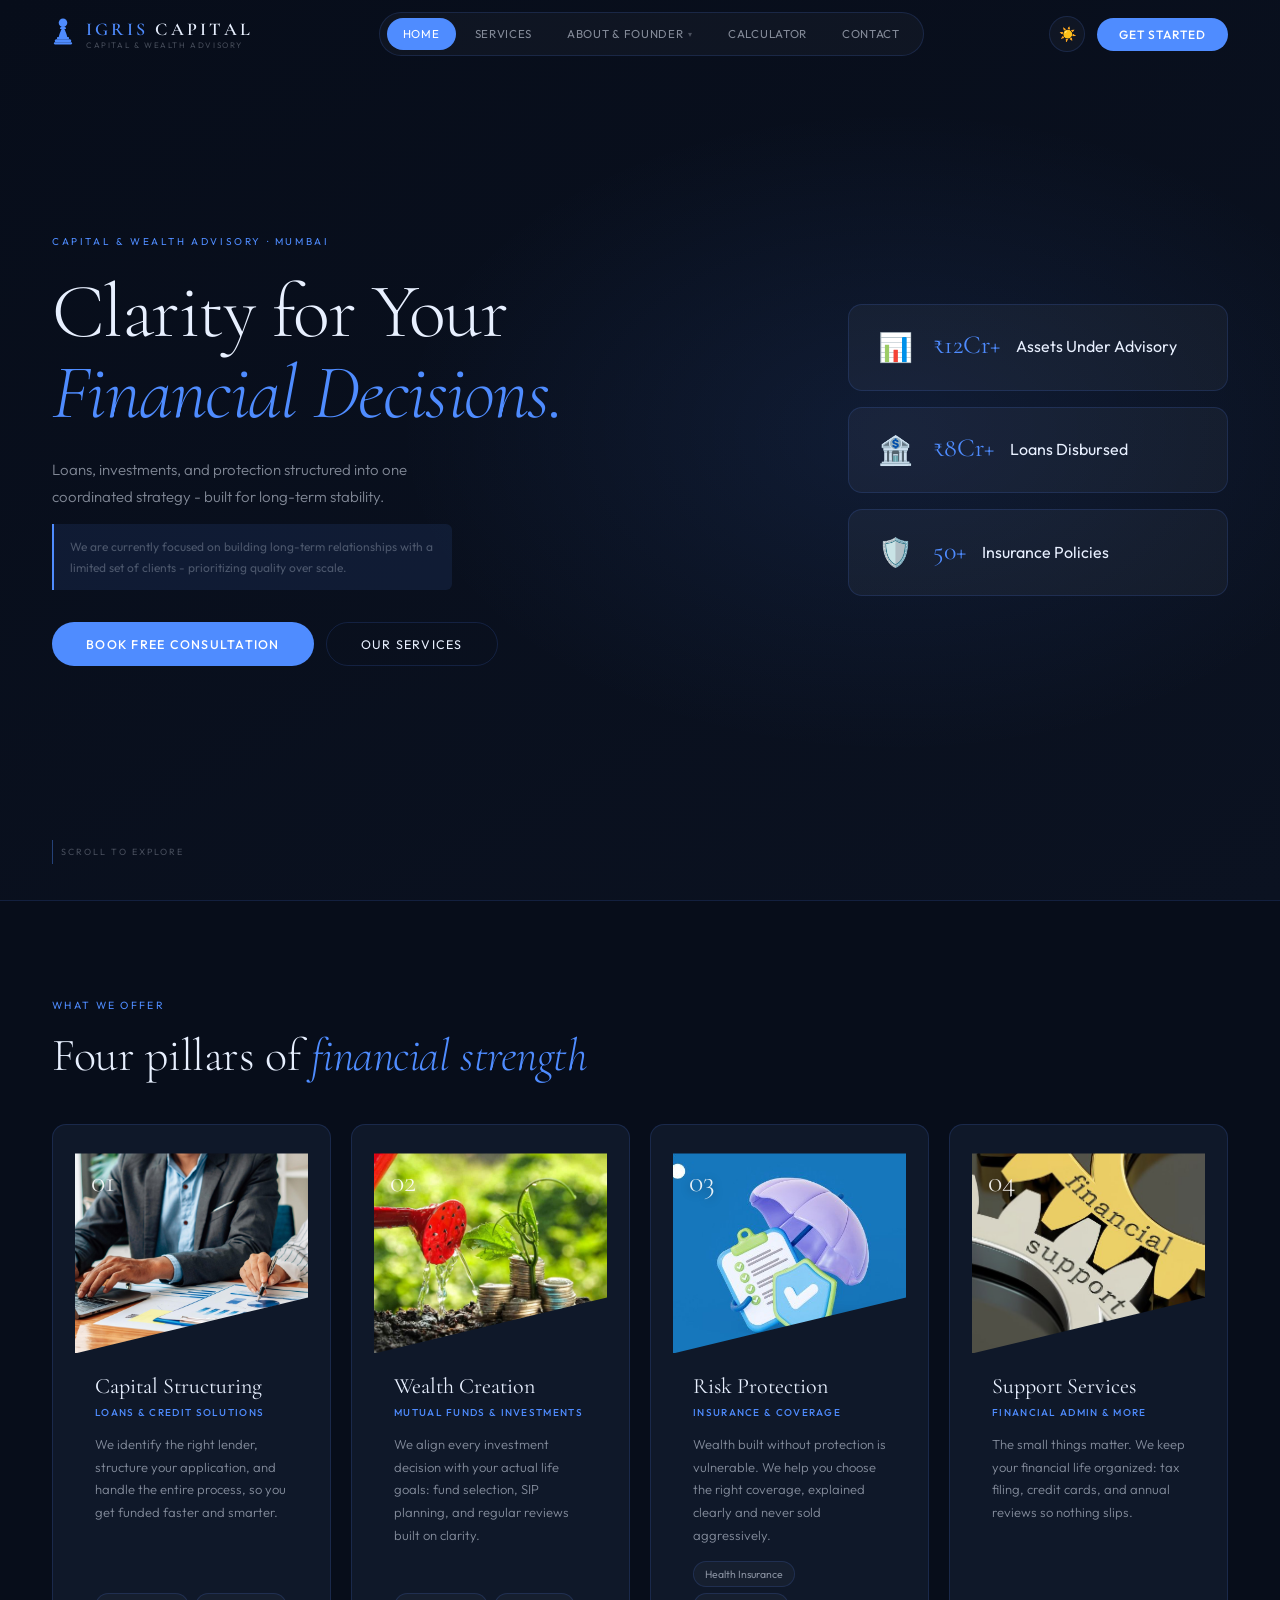
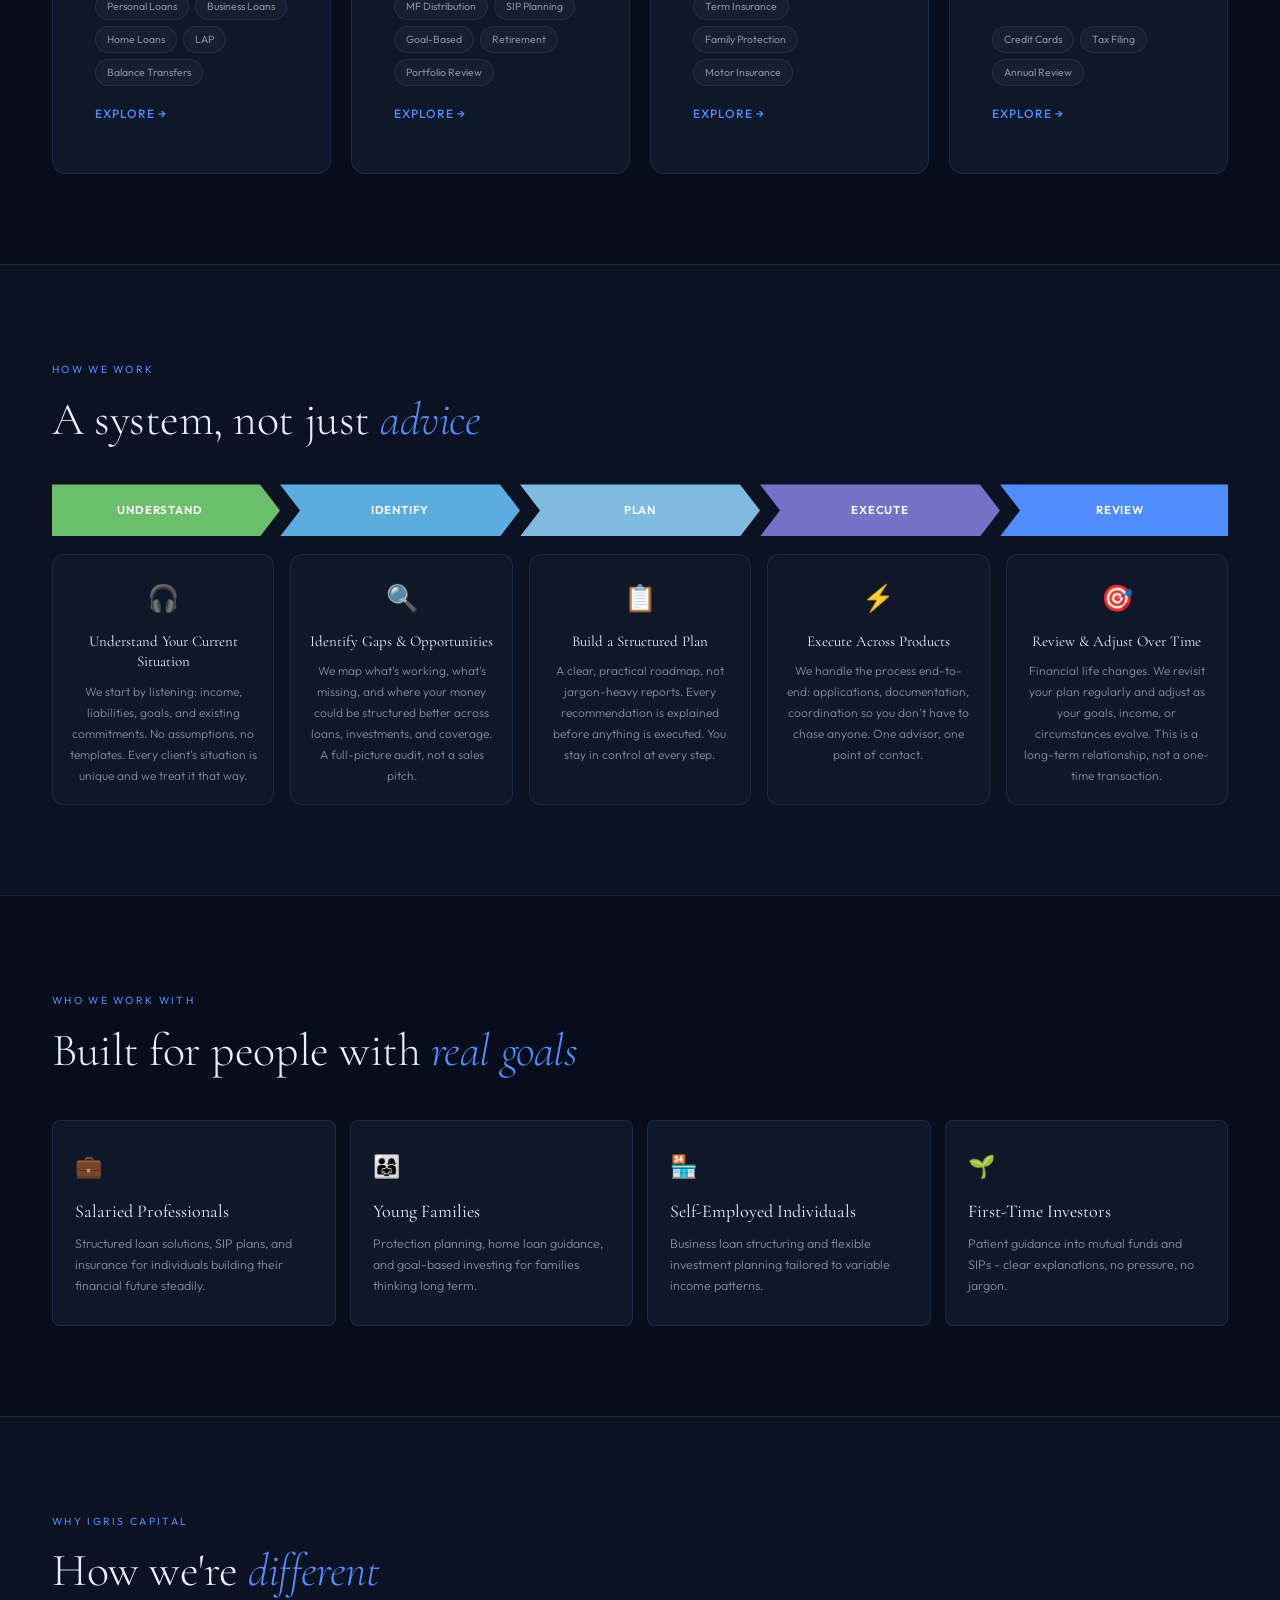
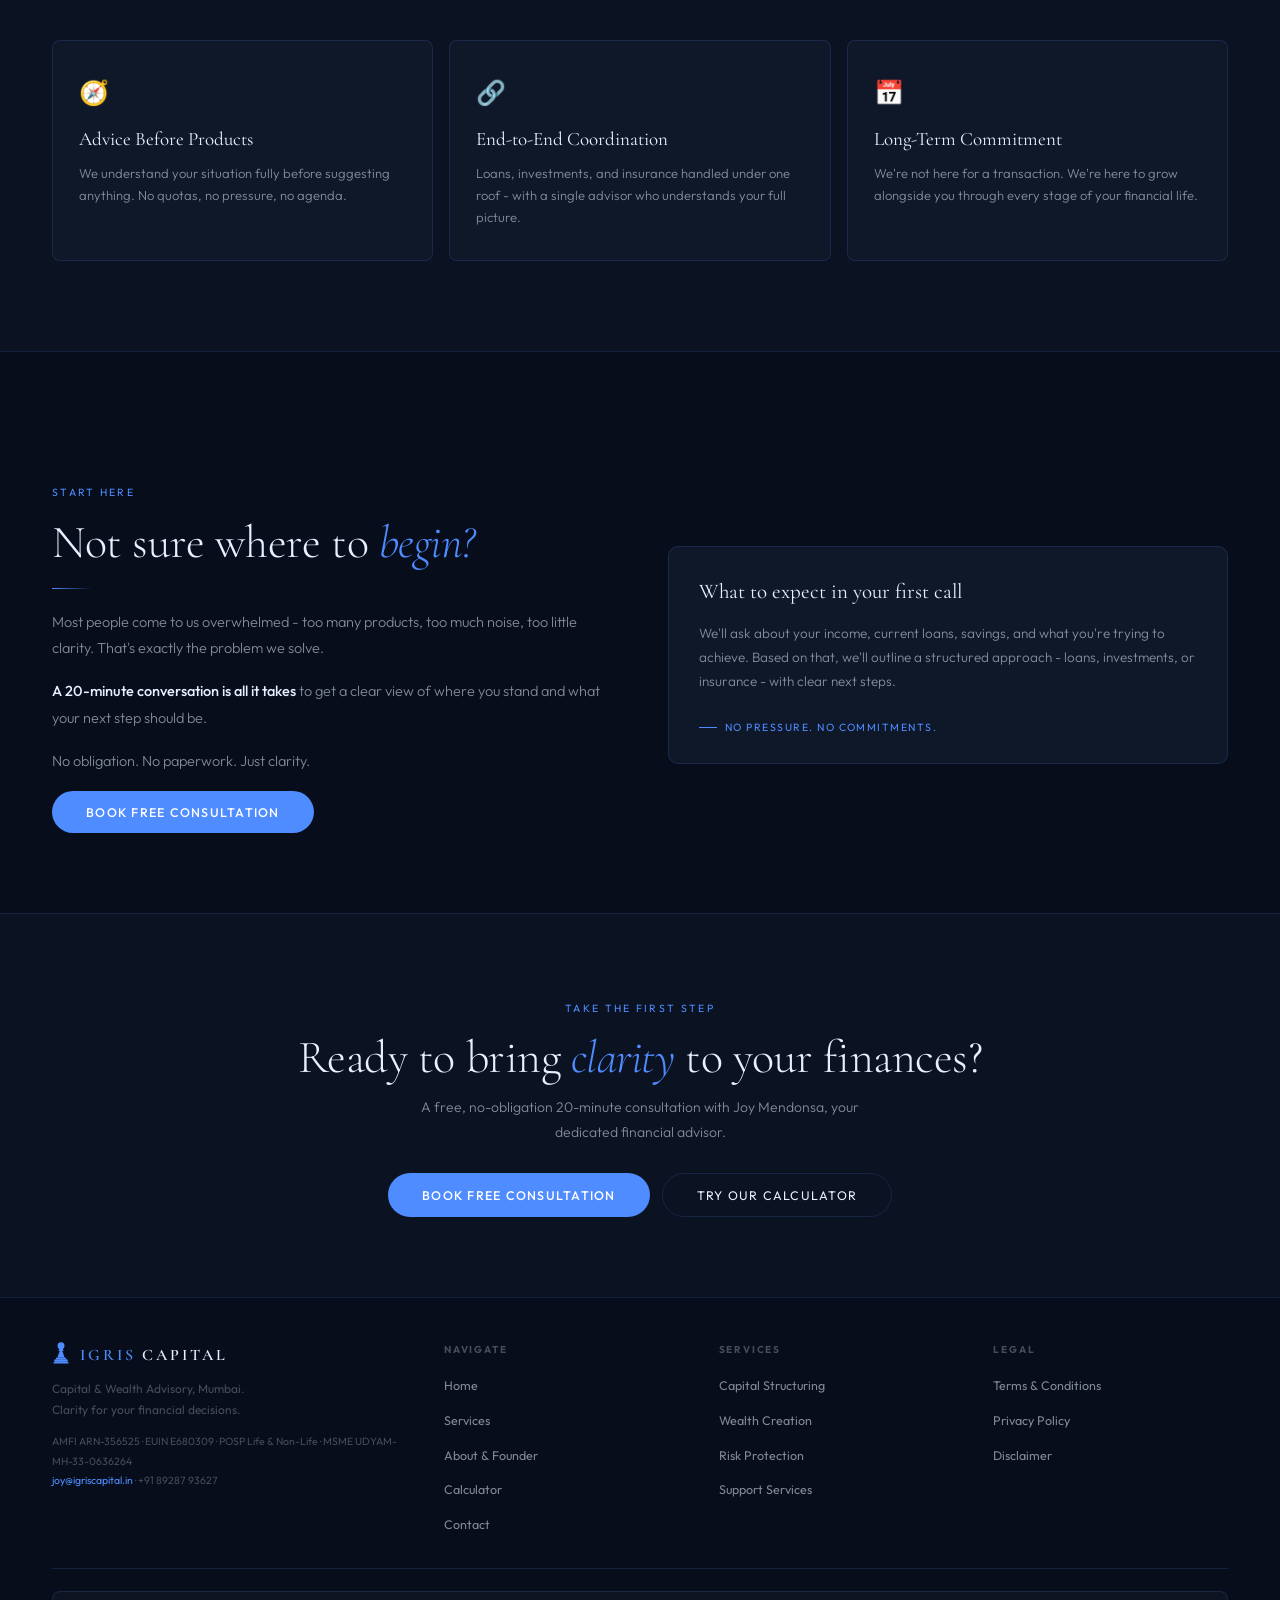
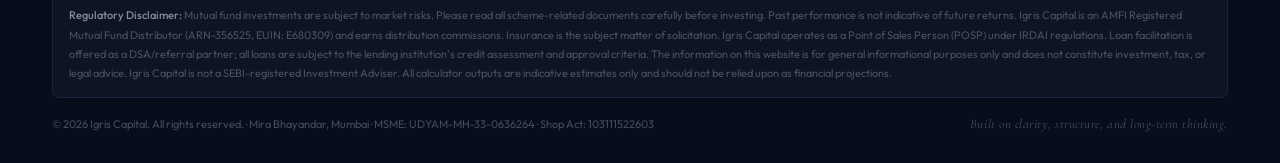
==== commit 6aeccfd5: "Update title and financial statistics in index.html" ====
--- a/index.html
+++ b/index.html
@@ -7,7 +7,7 @@
 <meta http-equiv="X-Frame-Options" content="SAMEORIGIN">
 <meta http-equiv="Referrer-Policy" content="strict-origin-when-cross-origin">
 <meta name="description" content="Igris Capital — Clarity for Your Financial Decisions. Loans, investments, and protection structured into one coordinated strategy.">
-<title>Igris Capital — Clarity for Your Financial Decisions</title>
+<title>Igris Capital - Clarity for Your Financial Decisions</title>
 <link href="https://fonts.googleapis.com/css2?family=Cormorant+Garamond:ital,wght@0,300;0,400;0,500;0,600;1,300;1,400&family=Outfit:wght@300;400;500&display=swap" rel="stylesheet">
 <link rel="stylesheet" href="css/styles.css">
 <link rel="icon" type="image/png" href="igris-capital-instagram-dp.png">
@@ -106,17 +106,17 @@
       <div class="hero-stats-col fu d2">
         <div class="hstat-card" id="hstat-aum">
           <div class="hstat-icon">📊</div>
-          <div class="hstat-val" id="aum-display">₹12 Cr+</div>
+          <div class="hstat-val" id="aum-display">₹10 K+</div>
           <div class="hstat-label">Assets Under Advisory</div>
         </div>
         <div class="hstat-card" id="hstat-loans">
           <div class="hstat-icon">🏦</div>
-          <div class="hstat-val" id="loans-display">₹8 Cr+</div>
+          <div class="hstat-val" id="loans-display">₹1 K+</div>
           <div class="hstat-label">Loans Disbursed</div>
         </div>
         <div class="hstat-card" id="hstat-ins">
           <div class="hstat-icon">🛡️</div>
-          <div class="hstat-val" id="ins-display">50+</div>
+          <div class="hstat-val" id="ins-display">10+</div>
           <div class="hstat-label">Insurance Policies</div>
         </div>
       </div>
--- a/css/styles.css
+++ b/css/styles.css
@@ -53,10 +53,11 @@
 .rev.vis{opacity:1;transform:translateY(0)}
 
 /* HERO */
-.hero{min-height:100vh;display:flex;align-items:center;padding:0 52px;position:relative;overflow:hidden}
+.hero{min-height:100vh;display:flex;flex-direction:column;justify-content:center;padding:0 52px;position:relative;overflow:hidden}
 .hero-bg{position:absolute;inset:0;background:radial-gradient(ellipse 60% 55% at 70% 48%,var(--accsub) 0%,transparent 65%),linear-gradient(150deg,var(--bg) 0%,var(--bg2) 100%)}
 .hero-geo{position:absolute;right:5%;top:50%;transform:translateY(-50%);width:290px;height:290px;z-index:1;opacity:.4}
-.hero-c{position:relative;z-index:2;max-width:580px}
+.hero-inner{position:relative;z-index:2;display:grid;grid-template-columns:1fr 380px;gap:60px;align-items:center;width:100%}
+.hero-c{max-width:100%}
 .hero-eye{font-size:10px;letter-spacing:.26em;text-transform:uppercase;color:var(--acc);margin-bottom:22px;opacity:.8}
 h1{font-family:'Cormorant Garamond',serif;font-size:clamp(44px,6vw,80px);font-weight:300;line-height:1.05;color:var(--txt);letter-spacing:-.02em;margin-bottom:22px}
 h1 em{font-style:italic;color:var(--acc)}
@@ -799,53 +800,46 @@
 .wa-btn-founder:hover{background:#1ebe5a;transform:translateY(-2px);}
 .wa-btn-founder svg{flex-shrink:0;}
 
-/* ── HERO STATS ── */
-.hero-stats{
+/* ── HERO STATS — right column cards ── */
+.hero-stats-col{
   display:flex;
-  align-items:center;
-  gap:0;
-  margin-top:48px;
-  padding:24px 28px;
+  flex-direction:column;
+  gap:16px;
+  z-index:2;
+}
+.hstat-card{
   background:rgba(255,255,255,.04);
   border:1px solid var(--bdr);
   border-radius:14px;
-  backdrop-filter:blur(8px);
-  max-width:480px;
-  transition:outline .3s;
-}
-[data-theme="light"] .hero-stats{
-  background:rgba(37,99,199,.05);
-}
-.hstat{
-  flex:1;
+  padding:20px 24px;
+  display:flex;
+  align-items:center;
+  gap:16px;
+  backdrop-filter:blur(10px);
+  transition:transform .2s, box-shadow .2s;
+}
+.hstat-card:hover{
+  transform:translateX(4px);
+  box-shadow:0 8px 32px rgba(37,99,199,.15);
+}
+[data-theme="light"] .hstat-card{
+  background:rgba(37,99,199,.04);
+}
+.hstat-icon{
+  font-size:28px;
+  flex-shrink:0;
+  width:44px;
   text-align:center;
 }
 .hstat-val{
   font-family:'Cormorant Garamond',serif;
-  font-size:28px;
+  font-size:26px;
   font-weight:400;
-  color:var(--txt);
-  line-height:1.1;
-  margin-bottom:5px;
-}
-.hstat-val span{
   color:var(--acc);
-}
-.hstat-label{
-  font-size:10.5px;
-  letter-spacing:.08em;
-  text-transform:uppercase;
-  color:var(--txf);
-  font-weight:400;
-  line-height:1.3;
-}
-.hstat-div{
-  width:1px;
-  height:44px;
-  background:var(--bdr);
-  flex-shrink:0;
-  margin:0 4px;
-}
+  line-height:1;
+  margin-bottom:4px;
+}
+
 
 /* ── ADMIN PANEL FIELDS ── */
 .admin-field label{
@@ -882,8 +876,8 @@
     margin-top:36px;
     padding:18px 20px;
   }
-  .hstat-val{font-size:22px;}
-  .hstat-label{font-size:9.5px;}
+  
+  
 
   /* Flow section */
   .flow-arrows{overflow-x:auto;flex-wrap:nowrap;}
@@ -904,9 +898,9 @@
     padding:20px 20px;
     max-width:100%;
   }
-  .hstat-div{width:100%;height:1px;margin:0;}
-  .hstat{width:100%;display:flex;align-items:center;justify-content:space-between;text-align:left;}
-  .hstat-val{font-size:20px;}
+  
+  
+  
 
   /* Flow */
   .flow-arrows{flex-wrap:nowrap;overflow-x:auto;-webkit-overflow-scrolling:touch;}
@@ -941,10 +935,10 @@
     margin-top:28px;
     border-radius:10px;
   }
-  .hstat{display:block;text-align:center;}
-  .hstat-div{width:1px;height:36px;margin:0 2px;}
-  .hstat-val{font-size:16px;margin-bottom:3px;}
-  .hstat-label{font-size:8px;letter-spacing:.04em;}
+  
+  
+  
+  
 
   /* Flow arrows — horizontal scroll */
   .flow-arrows{
@@ -1017,8 +1011,114 @@
 
 /* Very small: < 380px */
 @media(max-width:380px){
-  .hstat-val{font-size:14px;}
-  .hstat-label{font-size:7.5px;}
+  
+  
   h1{font-size:28px!important;}
   .hero-stats{padding:12px 8px;}
 }
+
+/* ── HERO TWO-COLUMN RESPONSIVE ── */
+@media(max-width:1024px){
+  .hero-inner{grid-template-columns:1fr 320px;gap:36px;}
+}
+@media(max-width:860px){
+  .hero-inner{grid-template-columns:1fr;gap:32px;}
+  .hero{padding-top:110px;padding-bottom:60px;min-height:auto;}
+  .hero-stats-col{flex-direction:row;flex-wrap:wrap;gap:12px;}
+  .hstat-card{flex:1;min-width:140px;flex-direction:column;text-align:center;gap:8px;padding:16px 12px;}
+  .hstat-icon{width:auto;}
+  .hstat-val{font-size:20px;}
+}
+@media(max-width:600px){
+  .hero{padding:90px 16px 50px;}
+  .hero-inner{gap:24px;}
+  .hero-stats-col{gap:10px;}
+  .hstat-card{padding:14px 10px;border-radius:10px;}
+  .hstat-icon{font-size:22px;}
+  .hstat-val{font-size:18px;}
+  .hstat-label{font-size:9px;}
+}
+@media(max-width:400px){
+  .hero-stats-col{flex-direction:column;}
+  .hstat-card{flex-direction:row;text-align:left;}
+}
+/* ── INFLATION TOGGLE SWITCH ── */
+.inf-toggle-row{
+  display:flex;
+  align-items:center;
+  justify-content:space-between;
+  gap:12px;
+}
+.inf-toggle-row label:first-child{
+  font-size:10.5px;
+  letter-spacing:.08em;
+  text-transform:uppercase;
+  color:var(--txm);
+  font-weight:500;
+  flex:1;
+}
+
+/* The switch container */
+.tog-switch{
+  position:relative;
+  display:inline-flex;
+  width:46px;
+  height:26px;
+  flex-shrink:0;
+  cursor:pointer;
+  margin:0 !important;
+  letter-spacing:0;
+  text-transform:none;
+}
+.tog-switch input{
+  opacity:0;
+  width:0;
+  height:0;
+  position:absolute;
+}
+
+/* Track */
+.tog-slider{
+  position:absolute;
+  inset:0;
+  background:var(--bdr);
+  border-radius:26px;
+  transition:background .25s;
+}
+/* Thumb */
+.tog-slider::before{
+  content:'';
+  position:absolute;
+  width:20px;
+  height:20px;
+  left:3px;
+  top:3px;
+  background:#fff;
+  border-radius:50%;
+  transition:transform .25s, box-shadow .2s;
+  box-shadow:0 1px 4px rgba(0,0,0,.25);
+}
+/* ON state */
+.tog-switch input:checked + .tog-slider{
+  background:#4ade80;
+}
+.tog-switch input:checked + .tog-slider::before{
+  transform:translateX(20px);
+  box-shadow:0 1px 6px rgba(74,222,128,.4);
+}
+/* Hover */
+.tog-switch:hover .tog-slider::before{
+  box-shadow:0 0 0 4px rgba(74,222,128,.15);
+}
+
+/* Controls collapse animation */
+#sip-inf-controls,#ls-inf-controls,#goal-inf-controls{
+  max-height:200px;
+  overflow:hidden;
+  transition:opacity .25s, max-height .3s ease;
+}
+/* Active state highlight */
+.inf-field.inf-active{
+  border-color:rgba(74,222,128,.35);
+  background:rgba(74,222,128,.04);
+}
